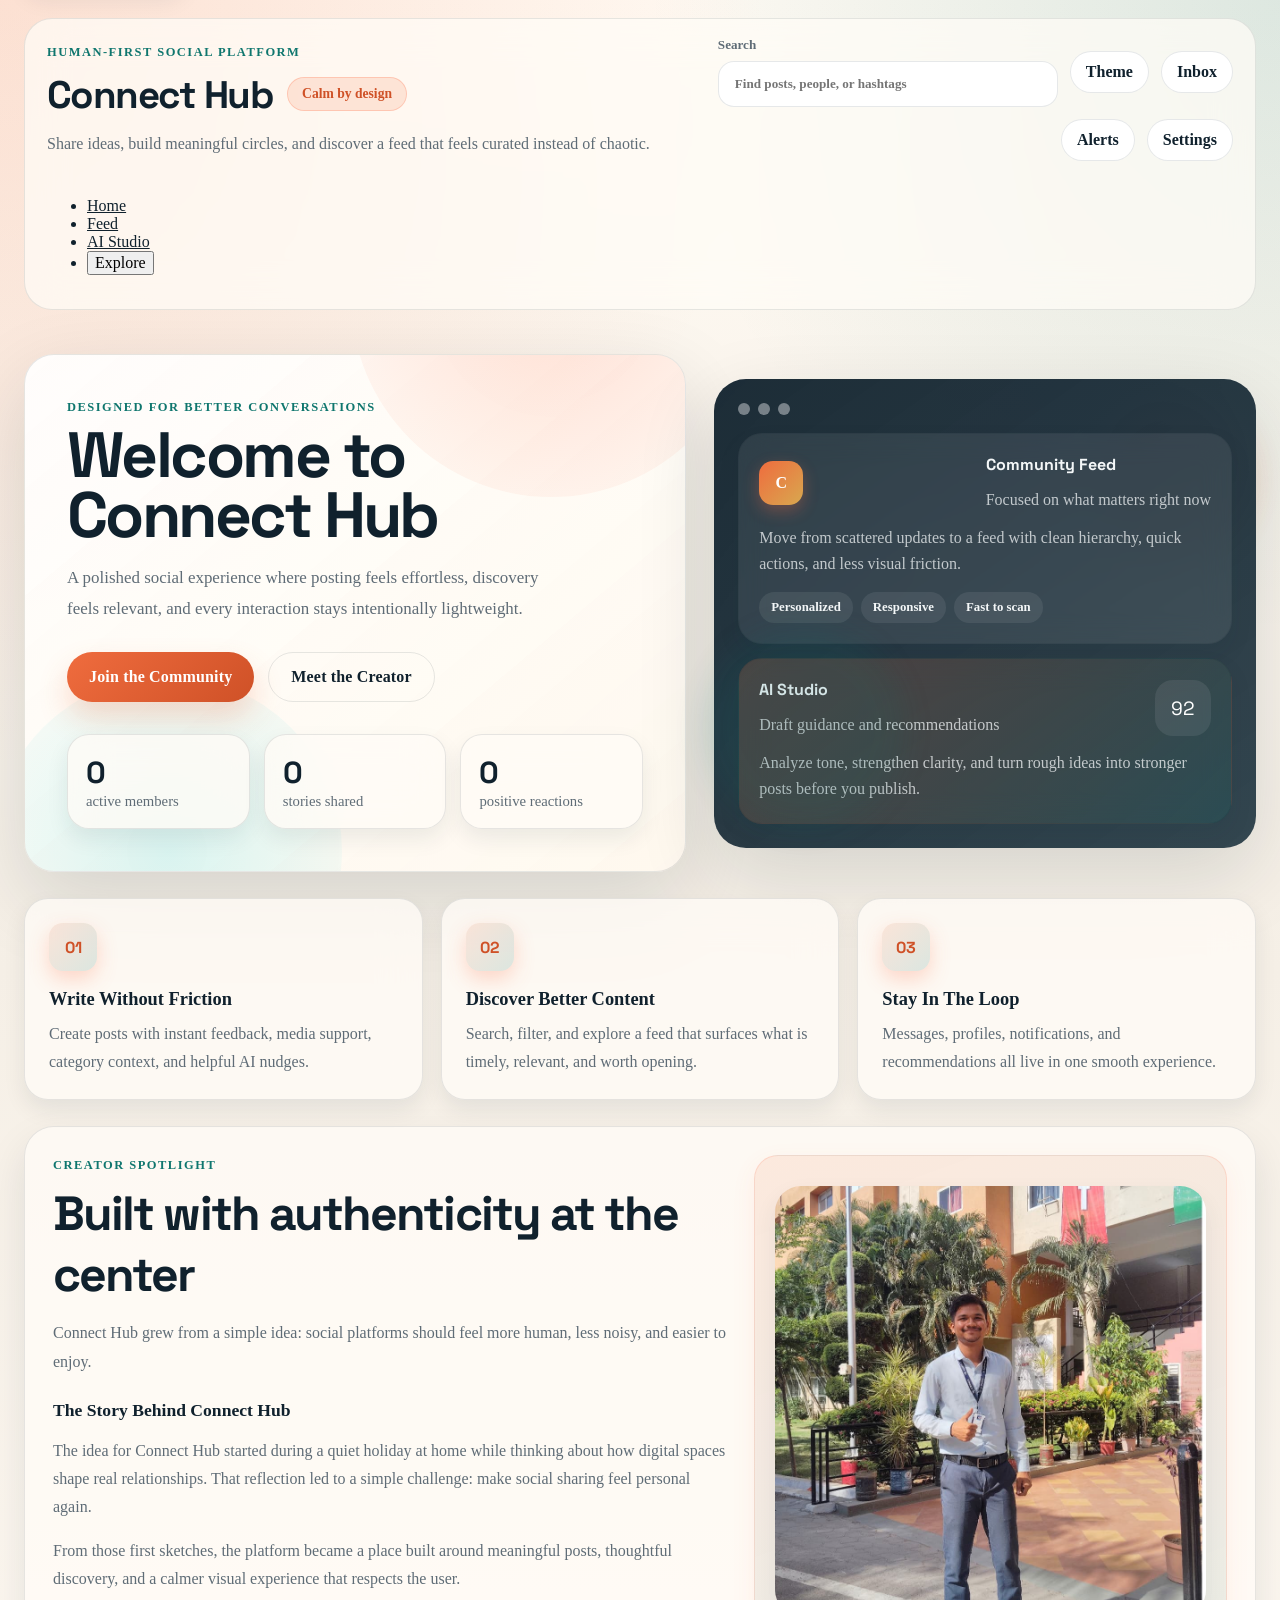
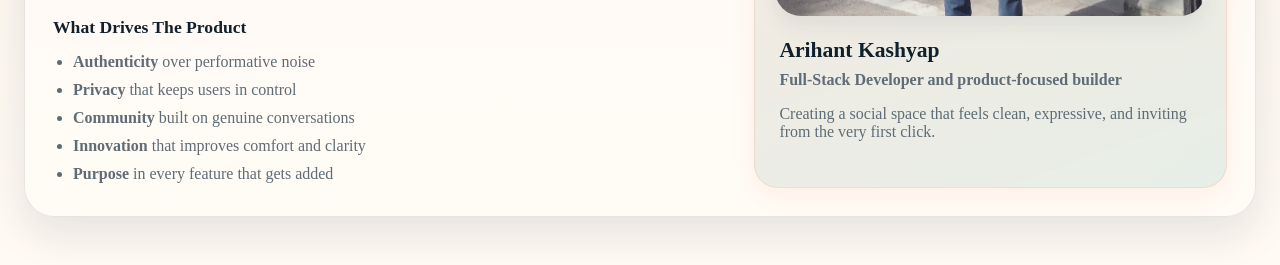
==== static/index.html @ 967587cc "Hello." ====
<!DOCTYPE html>
<html lang="en">
<head>
    <meta charset="UTF-8">
    <meta name="viewport" content="width=device-width, initial-scale=1.0">
    <title>Connect Hub - A Human-First Social Platform</title>
    <link rel="preconnect" href="https://fonts.googleapis.com">
    <link rel="preconnect" href="https://fonts.gstatic.com" crossorigin>
    <link href="https://fonts.googleapis.com/css2?family=Manrope:wght@400;500;600;700;800&family=Space+Grotesk:wght@500;700&display=swap" rel="stylesheet">
    <link rel="stylesheet" href="/static/style.css">
    <link rel="stylesheet" href="/static/style.next.css">
</head>
<body>
    <a class="skip-link" href="#mainContainer">Skip to main content</a>
    <div class="page-noise" aria-hidden="true"></div>

    <header id="mainHeader" class="site-header">
        <div class="header-shell">
            <div class="brand-block">
                <span class="eyebrow">Human-first social platform</span>
                <div class="brand-line">
                    <h1>Connect Hub</h1>
                    <span class="brand-pill">Calm by design</span>
                </div>
                <p>Share ideas, build meaningful circles, and discover a feed that feels curated instead of chaotic.</p>
            </div>

            <div class="header-controls">
                <label class="search-shell" for="searchInput">
                    <span>Search</span>
                    <input type="text" id="searchInput" placeholder="Find posts, people, or hashtags" />
                </label>
                <button id="themeToggle" class="utility-btn" type="button" aria-label="Toggle theme">Theme</button>
                <button id="dmBtn" class="utility-btn" type="button">Inbox <span id="dmBadge" class="notification-badge">0</span></button>
                <button id="notificationsBtn" class="utility-btn" type="button">Alerts <span id="notificationCount" class="notification-badge">0</span></button>
                <button id="settingsBtn" class="utility-btn" type="button">Settings</button>

                <div id="userInfo" class="user-info-header">
                    <span id="currentUser"></span>
                    <button id="profileBtn" class="utility-btn" type="button">Profile</button>
                    <button id="logoutBtn" type="button">Logout</button>
                </div>
            </div>

            <nav class="main-navigation" aria-label="Primary Navigation">
                <ul class="nav-links">
                    <li><a href="#landingPage" class="nav-link active">Home</a></li>
                    <li><a href="#mainContainer" class="nav-link">Feed</a></li>
                    <li><a href="#aiAssistPanel" class="nav-link">AI Studio</a></li>
                    <li><button id="exploreBtn" class="nav-link nav-link-btn">Explore</button></li>
                </ul>
            </nav>
        </div>
    </header>

    <main>
        <section id="landingPage" class="landing-page">
            <div class="hero-section">
                <div class="hero-copy">
                    <span class="section-kicker">Designed for better conversations</span>
                    <h2>Welcome to Connect Hub</h2>
                    <p class="hero-subtitle">A polished social experience where posting feels effortless, discovery feels relevant, and every interaction stays intentionally lightweight.</p>

                    <div class="hero-buttons">
                        <button id="getStartedBtn" class="cta-button" type="button">Join the Community</button>
                        <button id="learnMoreBtn" class="secondary-button" type="button">Meet the Creator</button>
                    </div>

                    <div class="hero-microstats">
                        <div class="hero-chip">
                            <strong id="totalUsers">0</strong>
                            <span>active members</span>
                        </div>
                        <div class="hero-chip">
                            <strong id="totalPosts">0</strong>
                            <span>stories shared</span>
                        </div>
                        <div class="hero-chip">
                            <strong id="totalLikes">0</strong>
                            <span>positive reactions</span>
                        </div>
                    </div>
                </div>

                <div class="hero-preview" aria-hidden="true">
                    <div class="preview-window">
                        <div class="preview-top">
                            <span></span>
                            <span></span>
                            <span></span>
                        </div>

                        <div class="preview-card">
                            <div class="preview-card-header">
                                <div class="preview-avatar">C</div>
                                <div>
                                    <strong>Community Feed</strong>
                                    <p>Focused on what matters right now</p>
                                </div>
                            </div>
                            <p>Move from scattered updates to a feed with clean hierarchy, quick actions, and less visual friction.</p>
                            <div class="preview-tags">
                                <span>Personalized</span>
                                <span>Responsive</span>
                                <span>Fast to scan</span>
                            </div>
                        </div>

                        <div class="preview-card accent">
                            <div class="preview-card-header">
                                <div>
                                    <strong>AI Studio</strong>
                                    <p>Draft guidance and recommendations</p>
                                </div>
                                <span class="preview-score">92</span>
                            </div>
                            <p>Analyze tone, strengthen clarity, and turn rough ideas into stronger posts before you publish.</p>
                        </div>
                    </div>
                </div>
            </div>

            <div class="hero-features">
                <article class="feature">
                    <div class="feature-icon">01</div>
                    <h3>Write Without Friction</h3>
                    <p>Create posts with instant feedback, media support, category context, and helpful AI nudges.</p>
                </article>
                <article class="feature">
                    <div class="feature-icon">02</div>
                    <h3>Discover Better Content</h3>
                    <p>Search, filter, and explore a feed that surfaces what is timely, relevant, and worth opening.</p>
                </article>
                <article class="feature">
                    <div class="feature-icon">03</div>
                    <h3>Stay In The Loop</h3>
                    <p>Messages, profiles, notifications, and recommendations all live in one smooth experience.</p>
                </article>
            </div>

            <section class="about-creator-section">
                <div class="about-container">
                    <div class="about-copy">
                        <span class="section-kicker">Creator spotlight</span>
                        <h2>Built with authenticity at the center</h2>
                        <p class="about-intro">Connect Hub grew from a simple idea: social platforms should feel more human, less noisy, and easier to enjoy.</p>

                        <div class="creator-story">
                            <h3>The Story Behind Connect Hub</h3>
                            <p>The idea for Connect Hub started during a quiet holiday at home while thinking about how digital spaces shape real relationships. That reflection led to a simple challenge: make social sharing feel personal again.</p>
                            <p>From those first sketches, the platform became a place built around meaningful posts, thoughtful discovery, and a calmer visual experience that respects the user.</p>
                        </div>

                        <div class="creator-values">
                            <h3>What Drives The Product</h3>
                            <ul>
                                <li><strong>Authenticity</strong> over performative noise</li>
                                <li><strong>Privacy</strong> that keeps users in control</li>
                                <li><strong>Community</strong> built on genuine conversations</li>
                                <li><strong>Innovation</strong> that improves comfort and clarity</li>
                                <li><strong>Purpose</strong> in every feature that gets added</li>
                            </ul>
                        </div>
                    </div>

                    <div class="creator-panel">
                        <div class="creator-avatar">
                            <img src="/static/Images/MYPHOTO.jpeg.jpeg" alt="Portrait of Arihant Kashyap" />
                        </div>
                        <div class="creator-info">
                            <h3>Arihant Kashyap</h3>
                            <p class="creator-role">Full-Stack Developer and product-focused builder</p>
                            <p>Creating a social space that feels clean, expressive, and inviting from the very first click.</p>
                        </div>
                    </div>
                </div>
            </section>
        </section>

        <section id="explorePage" class="container" style="display: none;">
            <div class="section-card">
                <div class="section-heading">
                    <div>
                        <span class="section-kicker">Community Discovery</span>
                        <h2>Explore</h2>
                    </div>
                </div>
                <div class="explore-controls">
                    <input type="text" id="exploreSearchInput" placeholder="Search media, topics, or creators..." />
                </div>
                <div id="exploreGrid" class="explore-grid"></div>
            </div>
        </section>

        <div class="container" id="mainContainer">
            <div class="workspace-grid">
                <div class="composer-column">
                    <section class="section-card composer-card">
                        <div class="section-heading">
                            <div>
                                <span class="section-kicker">Create</span>
                                <h2>Start a post</h2>
                            </div>
                            <p id="draftStatus" class="section-meta">Draft ready when you are.</p>
                        </div>

                        <form class="post-form" id="postForm">
                            <div class="post-input-area">
                                <textarea id="postContent" rows="4" placeholder="Share an idea, an update, or a question..." maxlength="280" required></textarea>

                                <div id="imagePreview" class="image-preview empty">
                                    <div class="image-preview-copy">
                                        <strong>Media preview</strong>
                                        <p>Add an image to create a richer post.</p>
                                    </div>
                                </div>

                                <div class="post-options">
                                    <button type="button" id="emojiBtn">Emoji</button>
                                    <input type="file" id="imageInput" accept="image/*" title="Upload image" />
                                    <button type="button" id="imageBtn">Image</button>
                                    <label class="category-shell" for="categorySelect">
                                        <span>Category</span>
                                        <select id="categorySelect" name="category" title="Select post category">
                                            <option value="">Pick one</option>
                                            <option value="general">General</option>
                                            <option value="tech">Technology</option>
                                            <option value="lifestyle">Lifestyle</option>
                                            <option value="news">News</option>
                                        </select>
                                    </label>
                                </div>
                            </div>

                            <div class="form-footer">
                                <span id="charCount">0/280</span>
                                <button type="submit">Publish Post</button>
                            </div>
                        </form>
                    </section>

                    <section class="ai-panel" id="aiAssistPanel">
                        <div class="ai-panel-header">
                            <div>
                                <span class="section-kicker">AI assistance</span>
                                <h2>AI Studio</h2>
                                <p>Analyze your draft, generate hashtags, and discover personalized posts.</p>
                            </div>
                            <button type="button" id="analyzeDraftBtn">Analyze Draft</button>
                        </div>

                        <div class="ai-insight-grid">
                            <div class="ai-metric-card">
                                <span class="ai-label">Sentiment</span>
                                <strong id="aiSentiment">Waiting for analysis</strong>
                            </div>
                            <div class="ai-metric-card">
                                <span class="ai-label">Engagement Score</span>
                                <strong id="aiEngagement">0</strong>
                            </div>
                            <div class="ai-metric-card">
                                <span class="ai-label">Best Category</span>
                                <strong id="aiCategory">general</strong>
                            </div>
                        </div>

                        <div class="ai-summary-card">
                            <p id="aiSummary">Write a draft and run analysis to see AI-generated insights here.</p>
                            <p id="aiTip" class="ai-tip">Tips will appear after analysis.</p>
                        </div>

                        <div class="ai-hashtag-row">
                            <div id="aiHashtags" class="ai-hashtags"></div>
                            <button type="button" id="useHashtagsBtn">Add Hashtags</button>
                        </div>

                        <div class="ai-recommendations">
                            <div class="ai-recommendations-header">
                                <h3>Recommended For You</h3>
                                <span id="aiInsightStatus">Sign in to activate personalized recommendations.</span>
                            </div>
                            <div id="recommendedFeed" class="recommended-feed"></div>
                        </div>
                    </section>
                </div>

                <section class="feed-column">
                    <div class="section-card feed-shell">
                        <div class="feed-header-row">
                            <div>
                                <span class="section-kicker">Discover</span>
                                <h2>Your feed</h2>
                            </div>
                            <p id="feedSummary" class="section-meta">Everything new, relevant, and worth your time.</p>
                        </div>

                        <div class="feed-controls">
                            <div class="feed-tabs">
                                <button id="allPostsTab" class="feed-tab active" type="button">All Posts</button>
                                <button id="followingTab" class="feed-tab" type="button">Following</button>
                                <button id="trendingTab" class="feed-tab" type="button">Trending</button>
                            </div>

                            <label class="sort-shell" for="sortSelect">
                                <span>Sort</span>
                                <select id="sortSelect" title="Sort posts by">
                                    <option value="newest">Newest</option>
                                    <option value="oldest">Oldest</option>
                                    <option value="popular">Most Liked</option>
                                </select>
                            </label>
                        </div>

                        <div id="searchSummary" class="search-summary">Use search, tabs, and sorting to shape the feed around what you want to see.</div>
                        <div class="feed" id="feed"></div>
                    </div>
                </section>
            </div>
        </div>
    </main>

    <!-- Authentication Modal -->
    <div id="authModal" class="modal">
        <div class="modal-content auth-modal-panel">
            <span class="close" role="button" tabindex="0" aria-label="Close auth modal">&times;</span>
            <div class="auth-panel-copy">
                <span class="section-kicker">Welcome back</span>
                <h2>Enter a more thoughtful social space</h2>
                <p>Sign in to personalize your feed, connect with others, and use the built-in AI Studio.</p>
            </div>

            <div class="auth-panel-form">
                <div class="auth-tabs">
                    <button id="loginTab" class="tab active" type="button">Login</button>
                    <button id="signupTab" class="tab" type="button">Sign Up</button>
                </div>

                <div id="loginForm" class="auth-form">
                    <h2>Login</h2>
                    <input type="email" id="loginEmail" placeholder="Email" required />
                    <input type="password" id="loginPassword" placeholder="Password" required />
                    <button id="loginBtn" type="button">Login</button>
                    <p id="loginError" class="error"></p>
                </div>

                <div id="signupForm" class="auth-form">
                    <h2>Create Account</h2>
                    <input type="text" id="signupName" placeholder="Full Name" required />
                    <input type="email" id="signupEmail" placeholder="Email" required />
                    <input type="password" id="signupPassword" placeholder="Password" required />
                    <button id="signupBtn" type="button">Create Account</button>
                    <p id="signupError" class="error"></p>
                </div>
            </div>
        </div>
    </div>

    <!-- Profile Modal -->
    <div id="profileModal" class="modal">
        <div class="modal-content profile-panel">
            <span class="close" role="button" tabindex="0" aria-label="Close profile modal">&times;</span>
            <h2>User Profile</h2>
            <div id="profileContent">
                <div class="profile-avatar">
                    <div id="profileAvatar"></div>
                    <button id="changeAvatarBtn" type="button">Change Avatar</button>
                </div>
                <div class="profile-info">
                    <p><strong>Name</strong><span id="profileName"></span></p>
                    <p><strong>Email</strong><span id="profileEmail"></span></p>
                    <p><strong>Posts</strong><span id="profilePosts"></span></p>
                    <p><strong>Likes</strong><span id="profileLikes"></span></p>
                    <p><strong>Joined</strong><span id="profileJoined"></span></p>
                </div>
                <div class="profile-stats">
                    <div class="stat">
                        <span class="stat-number" id="followersCount">0</span>
                        <span class="stat-label">Followers</span>
                    </div>
                    <div class="stat">
                        <span class="stat-number" id="followingCount">0</span>
                        <span class="stat-label">Following</span>
                    </div>
                </div>
                <div id="profileActions" class="profile-actions"></div>
            </div>
        </div>
    </div>

    <!-- Comments Modal -->
    <div id="commentsModal" class="modal">
        <div class="modal-content large">
            <span class="close" role="button" tabindex="0" aria-label="Close comments modal">&times;</span>
            <h2>Comments</h2>
            <div id="commentsList"></div>
            <div class="comment-form">
                <textarea id="commentInput" placeholder="Write a comment..." rows="2"></textarea>
                <button id="addCommentBtn" type="button">Comment</button>
            </div>
        </div>
    </div>

    <!-- Notifications Modal -->
    <div id="notificationsModal" class="modal">
        <div class="modal-content">
            <span class="close" role="button" tabindex="0" aria-label="Close notifications modal">&times;</span>
            <h2>Notifications</h2>
            <div id="notificationsList"></div>
            <button id="clearNotificationsBtn" type="button">Clear All</button>
        </div>
    </div>

    <!-- Settings Modal -->
    <div id="settingsModal" class="modal">
        <div class="modal-content">
            <span class="close" role="button" tabindex="0" aria-label="Close settings modal">&times;</span>
            <h2>Settings</h2>
            <div class="settings-section">
                <h3>Privacy</h3>
                <label for="privateProfile"><input type="checkbox" id="privateProfile"> Private Profile</label>
                <label for="showOnlineStatus"><input type="checkbox" id="showOnlineStatus"> Show Online Status</label>
            </div>
            <div class="settings-section">
                <h3>Notifications</h3>
                <label for="emailNotifications"><input type="checkbox" id="emailNotifications" checked> Email Notifications</label>
                <label for="pushNotifications"><input type="checkbox" id="pushNotifications" checked> Push Notifications</label>
            </div>
            <div class="settings-section">
                <h3>Appearance</h3>
                <label for="themeSelect">Theme
                    <select id="themeSelect">
                        <option value="light">Light</option>
                        <option value="dark">Dark</option>
                        <option value="auto">Auto</option>
                    </select>
                </label>
            </div>
            <button id="saveSettingsBtn" type="button">Save Settings</button>
        </div>
    </div>

    <!-- Direct Messages Modal -->
    <div id="dmModal" class="modal">
        <div class="modal-content large">
            <span class="close" role="button" tabindex="0" aria-label="Close direct messages modal">&times;</span>
            <h2>Direct Messages</h2>
            <div id="dmContainer">
                <div id="conversationsList">
                    <h3>Conversations</h3>
                    <div id="conversations"></div>
                </div>
                <div id="messagesContainer">
                    <div id="messagesHeader">
                        <button id="backToConversations" type="button">Back</button>
                        <span id="chatUserName"></span>
                    </div>
                    <div id="messagesList"></div>
                    <div class="message-form">
                        <input type="text" id="messageInput" placeholder="Type a message..." />
                        <button id="sendMessageBtn" type="button">Send</button>
                    </div>
                </div>
            </div>
        </div>
    </div>

    <!-- Emoji Picker -->
    <div id="emojiPicker" class="emoji-picker">
        <div class="emoji-grid">
            <span>&#128512;</span>
            <span>&#128513;</span>
            <span>&#128515;</span>
            <span>&#128516;</span>
            <span>&#128522;</span>
            <span>&#128526;</span>
            <span>&#128525;</span>
            <span>&#129321;</span>
            <span>&#128536;</span>
            <span>&#128578;</span>
            <span>&#128064;</span>
            <span>&#128170;</span>
            <span>&#128293;</span>
            <span>&#127881;</span>
            <span>&#128640;</span>
            <span>&#128293;</span>
            <span>&#128161;</span>
            <span>&#10024;</span>
            <span>&#128175;</span>
            <span>&#129309;</span>
            <span>&#128588;</span>
            <span>&#128077;</span>
            <span>&#128079;</span>
            <span>&#128171;</span>
        </div>
    </div>

    <!-- Toast Notifications -->
    <div id="toastStack" class="toast-stack" aria-live="polite" aria-atomic="true"></div>

    <script src="/static/abc.js"></script>
</body>
</html>
---- static/style.css ----
:root {
    --bg: #f5efe6;
    --bg-strong: #fffaf3;
    --surface: rgba(255, 252, 247, 0.78);
    --surface-strong: #ffffff;
    --surface-muted: rgba(245, 239, 230, 0.92);
    --border: rgba(16, 33, 45, 0.1);
    --border-strong: rgba(16, 33, 45, 0.16);
    --text: #10212d;
    --muted: #5f6c76;
    --accent: #ff6b45;
    --accent-deep: #e63d1b;
    --accent-soft: rgba(255, 107, 69, 0.16);
    --teal: #00c7d4;
    --teal-soft: rgba(0, 199, 212, 0.16);
    --purple: #9b59b6;
    --purple-soft: rgba(155, 89, 182, 0.14);
    --pink: #ff1493;
    --cyan: #00d9ff;
    --gold: #ffc300;
    --green: #2ecc71;
    --danger: #ff4757;
    --shadow-lg: 0 28px 80px rgba(16, 33, 45, 0.2);
    --shadow-md: 0 18px 40px rgba(16, 33, 45, 0.15);
    --shadow-sm: 0 10px 22px rgba(16, 33, 45, 0.1);
    --shadow-glow: 0 0 20px rgba(255, 107, 69, 0.3);
    --shadow-glow-teal: 0 0 20px rgba(0, 199, 212, 0.25);
    --radius-xl: 30px;
    --radius-lg: 22px;
    --radius-md: 16px;
    --radius-sm: 12px;
    --motion-spring: cubic-bezier(0.22, 1, 0.36, 1);
    --motion-soft: cubic-bezier(0.16, 1, 0.3, 1);
}

body.dark {
    --bg: #08131a;
    --bg-strong: #0d1d26;
    --surface: rgba(14, 27, 36, 0.78);
    --surface-strong: #12232d;
    --surface-muted: rgba(17, 32, 42, 0.92);
    --border: rgba(255, 255, 255, 0.08);
    --border-strong: rgba(255, 255, 255, 0.14);
    --text: #edf4f6;
    --muted: #9fb2bb;
    --accent: #ff8549;
    --accent-deep: #ff6b34;
    --accent-soft: rgba(255, 133, 73, 0.2);
    --teal: #00e5ff;
    --teal-soft: rgba(0, 229, 255, 0.18);
    --purple: #cb63ff;
    --purple-soft: rgba(203, 99, 255, 0.18);
    --pink: #ff4081;
    --cyan: #00d9ff;
    --gold: #ffc300;
    --green: #2ecc71;
    --shadow-lg: 0 28px 80px rgba(0, 0, 0, 0.5);
    --shadow-md: 0 18px 40px rgba(0, 0, 0, 0.35);
    --shadow-sm: 0 10px 22px rgba(0, 0, 0, 0.28);
}

#dmBadge,
#imageInput,
#mainContainer,
#signupForm,
#messagesContainer,
#emojiPicker,
#userInfo {
    display: none;
}

* {
    box-sizing: border-box;
}

html {
    scroll-behavior: smooth;
}

body {
    margin: 0;
    min-height: 100vh;
    overflow-x: hidden;
    font-family: "Manrope", "Segoe UI", sans-serif;
    background:
        radial-gradient(circle at top left, rgba(239, 108, 62, 0.18), transparent 34%),
        radial-gradient(circle at top right, rgba(15, 118, 110, 0.14), transparent 28%),
        linear-gradient(180deg, var(--bg-strong) 0%, var(--bg) 52%, var(--bg-strong) 100%);
    color: var(--text);
    transition: background 0.35s ease, color 0.35s ease;
}

@keyframes float-preview {
    0%, 100% {
        transform: translate3d(0, 0, 0);
    }

    50% {
        transform: translate3d(0, -10px, 0);
    }
}

@keyframes pulse-glow {
    0%, 100% {
        opacity: 0.72;
        transform: scale(1);
    }

    50% {
        opacity: 1;
        transform: scale(1.04);
    }
}

@keyframes shimmer {
    0% {
        background-position: -1000px 0;
    }
    100% {
        background-position: 1000px 0;
    }
}

@keyframes gradient-shift {
    0% {
        background-position: 0% 50%;
    }
    50% {
        background-position: 100% 50%;
    }
    100% {
        background-position: 0% 50%;
    }
}

@keyframes float {
    0%, 100% {
        transform: translateY(0px);
    }
    50% {
        transform: translateY(-20px);
    }
}

@keyframes glow-pulse {
    0%, 100% {
        box-shadow: var(--shadow-glow), var(--shadow-sm);
    }
    50% {
        box-shadow: var(--shadow-glow), 0 20px 40px rgba(255, 107, 69, 0.25);
    }
}

@keyframes modal-fade {
    from {
        opacity: 0;
    }

    to {
        opacity: 1;
    }
}

@keyframes modal-rise {
    from {
        opacity: 0;
        transform: translateY(24px) scale(0.98);
    }

    to {
        opacity: 1;
        transform: translateY(0) scale(1);
    }
}

.reveal-on-scroll {
    opacity: 0;
    transform: translateY(32px) scale(0.985);
    filter: blur(12px);
    transition:
        opacity 0.8s var(--motion-spring) var(--reveal-delay, 0ms),
        transform 0.8s var(--motion-spring) var(--reveal-delay, 0ms),
        filter 0.8s ease var(--reveal-delay, 0ms);
}

.reveal-on-scroll.is-visible {
    opacity: 1;
    transform: translateY(0) scale(1);
    filter: blur(0);
}

body,
button,
input,
select,
textarea {
    font: inherit;
}

img {
    display: block;
    max-width: 100%;
}

button,
input,
select,
textarea {
    outline: none;
}

a {
    color: inherit;
}

.skip-link {
    position: absolute;
    left: 24px;
    top: -48px;
    z-index: 30;
    padding: 10px 14px;
    border-radius: 999px;
    background: var(--surface-strong);
    color: var(--text);
    text-decoration: none;
    box-shadow: var(--shadow-sm);
}

.skip-link:focus {
    top: 20px;
}

.page-noise {
    position: fixed;
    inset: 0;
    background-image:
        linear-gradient(rgba(255, 255, 255, 0.03) 1px, transparent 1px),
        linear-gradient(90deg, rgba(255, 255, 255, 0.03) 1px, transparent 1px);
    background-size: 32px 32px;
    opacity: 0.18;
    pointer-events: none;
    z-index: -1;
}

.site-header {
    position: sticky;
    top: 0;
    z-index: 20;
    padding: 18px 24px 0;
}

.site-header.scrolled .header-shell {
    background: rgba(255, 252, 247, 0.88);
    box-shadow: var(--shadow-sm);
}

body.dark .site-header.scrolled .header-shell {
    background: rgba(14, 27, 36, 0.88);
}

.header-shell {
    max-width: 1240px;
    margin: 0 auto;
    display: grid;
    grid-template-columns: minmax(280px, 1.2fr) minmax(360px, 1fr);
    gap: 20px;
    align-items: center;
    padding: 18px 22px;
    border: 1px solid var(--border);
    border-radius: 28px;
    background: rgba(255, 252, 247, 0.72);
    -webkit-backdrop-filter: blur(20px);
    backdrop-filter: blur(20px);
    transition: background 0.35s ease, box-shadow 0.35s ease;
}

body.dark .header-shell {
    background: rgba(14, 27, 36, 0.72);

}

.brand-block h1,
.hero-copy h2,
.section-heading h2,
.ai-panel-header h2,
.feed-header-row h2,
.about-copy h2,
.auth-panel-copy h2 {
    margin: 0;
    font-family: "Space Grotesk", "Segoe UI", sans-serif;
    letter-spacing: -0.04em;
}

.brand-block p,
.hero-subtitle,
.section-meta,
.ai-panel-header p,
.preview-card p,
.about-intro,
.creator-info p,
.recommended-card p {
    color: var(--muted);
}

.eyebrow,
.section-kicker {
    display: inline-flex;
    align-items: center;
    gap: 8px;
    margin-bottom: 10px;
    color: var(--teal);
    font-size: 0.78rem;
    font-weight: 800;
    letter-spacing: 0.12em;
    text-transform: uppercase;
}

.brand-line {
    display: flex;
    align-items: center;
    gap: 14px;
    flex-wrap: wrap;
}

.brand-block h1 {
    font-size: clamp(2rem, 3vw, 2.8rem);
}

.brand-block p {
    margin: 12px 0 0;
    max-width: 680px;
    line-height: 1.6;
}

.brand-pill {
    padding: 8px 14px;
    border-radius: 999px;
    background: linear-gradient(135deg, rgba(255, 107, 69, 0.15), rgba(255, 133, 73, 0.12));
    color: #ff6b45;
    font-size: 0.85rem;
    font-weight: 700;
    border: 1px solid rgba(255, 107, 69, 0.25);
}

.header-controls {
    display: flex;
    align-items: center;
    justify-content: flex-end;
    gap: 12px;
    flex-wrap: wrap;
}

.search-shell,
.category-shell,
.sort-shell {
    display: flex;
    flex-direction: column;
    gap: 8px;
    font-size: 0.82rem;
    font-weight: 700;
    color: var(--muted);
}

.search-shell {
    min-width: min(340px, 100%);
}

#searchInput,
#postContent,
.auth-form input,
#commentInput,
#messageInput,
#themeSelect,
#categorySelect,
#sortSelect {
    width: 100%;
    border: 1px solid var(--border);
    border-radius: 16px;
    background: var(--surface-strong);
    color: var(--text);
    transition: border-color 0.2s ease, box-shadow 0.2s ease, transform 0.2s ease;
}

#searchInput,
.auth-form input,
#messageInput,
#themeSelect,
#categorySelect,
#sortSelect {
    padding: 14px 16px;
}

#searchInput:focus,
#postContent:focus,
.auth-form input:focus,
#commentInput:focus,
#messageInput:focus,
#themeSelect:focus,
#categorySelect:focus,
#sortSelect:focus {
    border-color: rgba(255, 107, 69, 0.6);
    box-shadow: 0 0 0 4px rgba(255, 107, 69, 0.15);
}

.utility-btn,
#logoutBtn,
.post-form button,
.feed-tab,
.tab,
#saveSettingsBtn,
#clearNotificationsBtn,
#sendMessageBtn,
#addCommentBtn,
.profile-actions button,
.follow-btn,
.message-form button,
#changeAvatarBtn {
    border: none;
    border-radius: 999px;
    cursor: pointer;
    transition: transform 0.2s ease, box-shadow 0.2s ease, background 0.2s ease, color 0.2s ease;
}

.utility-btn,
#logoutBtn {
    position: relative;
    padding: 12px 16px;
    background: linear-gradient(135deg, rgba(255, 245, 240, 0.94), rgba(255, 240, 235, 0.92));
    color: var(--text);
    box-shadow: inset 0 0 0 1.5px var(--border);
    white-space: nowrap;
    border-radius: 999px;
    transition: all 0.3s ease;
    font-weight: 600;
}

.utility-btn:hover,
#logoutBtn:hover {
    background: linear-gradient(135deg, rgba(255, 235, 220, 0.97), rgba(255, 230, 210, 0.96));
    box-shadow: inset 0 0 0 1.5px var(--accent-soft), 0 10px 20px rgba(255, 107, 69, 0.12);
    color: #ff6b45;
    transform: translateY(-2px);
}

.post-form button:hover,
.cta-button:hover,
.secondary-button:hover,
.feed-tab:hover,
.tab:hover,
#saveSettingsBtn:hover,
#clearNotificationsBtn:hover,
#sendMessageBtn:hover,
#addCommentBtn:hover,
.profile-actions button:hover,
.follow-btn:hover,
.message-form button:hover,
#changeAvatarBtn:hover {
    transform: translateY(-2px);
}

.notification-badge {
    position: absolute;
    top: -6px;
    right: -6px;
    min-width: 22px;
    padding: 2px 6px;
    border-radius: 999px;
    background: linear-gradient(135deg, #ff4757, #ff6b7a);
    color: #fff;
    font-size: 0.72rem;
    font-weight: 800;
    text-align: center;
    display: none;
    box-shadow: 0 4px 12px rgba(255, 71, 87, 0.35);
}

.user-info-header {
    display: flex;
    align-items: center;
    gap: 10px;
    padding: 8px 8px 8px 14px;
    border-radius: 999px;
    background: var(--surface);
    border: 1px solid var(--border);
}

.user-info-header span {
    font-weight: 800;
}

main {
    padding: 18px 24px 48px;
}

.landing-page,
.container {
    max-width: 1240px;
    margin: 0 auto;
}

.landing-page {
    padding-top: 26px;
}

.hero-section {
    display: grid;
    grid-template-columns: minmax(320px, 1.1fr) minmax(300px, 0.9fr);
    gap: 28px;
    align-items: center;
}

.hero-copy {
    padding: 42px;
    border-radius: var(--radius-xl);
    border: 2px solid var(--border);
    background: linear-gradient(135deg, rgba(255, 250, 243, 0.85), rgba(255, 245, 235, 0.92));
    box-shadow: 0 20px 60px rgba(255, 107, 69, 0.08);
    position: relative;
    overflow: hidden;
}

.hero-copy::before {
    content: "";
    position: absolute;
    top: -50%;
    right: -10%;
    width: 400px;
    height: 400px;
    background: radial-gradient(circle, rgba(255, 107, 69, 0.2), transparent);
    border-radius: 50%;
    animation: float 6s ease-in-out infinite;
    pointer-events: none;
}

.hero-copy::after {
    content: "";
    position: absolute;
    bottom: -30%;
    left: -5%;
    width: 350px;
    height: 350px;
    background: radial-gradient(circle, rgba(0, 199, 212, 0.15), transparent);
    border-radius: 50%;
    animation: float 8s ease-in-out infinite reverse;
    pointer-events: none;
}

.hero-copy > * {
    position: relative;
    z-index: 1;
}

body.dark .hero-copy {
    background: linear-gradient(135deg, rgba(19, 34, 44, 0.92), rgba(14, 25, 33, 0.88));
    box-shadow: 0 20px 60px rgba(255, 107, 69, 0.12);
}

.hero-copy h2 {
    font-size: clamp(2.5rem, 5vw, 4.8rem);
    line-height: 0.94;
    max-width: 10ch;
}

.hero-subtitle {
    margin: 18px 0 0;
    font-size: 1.06rem;
    line-height: 1.8;
    max-width: 56ch;
}

.hero-buttons {
    display: flex;
    gap: 14px;
    margin-top: 28px;
    flex-wrap: wrap;
}

.cta-button,
.secondary-button {
    padding: 15px 22px;
    border-radius: 999px;
    font-weight: 800;
    letter-spacing: 0.01em;
    cursor: pointer;
}

.cta-button {
    border: none;
    background: linear-gradient(135deg, #ff6b45, #ff8549, #ff5733);
    background-size: 300% 300%;
    color: #fff;
    box-shadow: 0 16px 30px rgba(255, 107, 69, 0.35);
    transition: all 0.3s ease;
}

.cta-button:hover {
    animation: gradient-shift 3s ease infinite;
    box-shadow: 0 20px 50px rgba(255, 107, 69, 0.45);
    transform: translateY(-3px);
}

.secondary-button {
    border: 2px solid var(--border-strong);
    background: transparent;
    color: var(--text);
    transition: all 0.3s ease;
}

.secondary-button:hover {
    border-color: var(--accent);
    background: var(--accent-soft);
    color: var(--accent-deep);
    box-shadow: 0 10px 25px rgba(255, 107, 69, 0.15);
}

.hero-microstats {
    display: grid;
    grid-template-columns: repeat(3, minmax(0, 1fr));
    gap: 14px;
    margin-top: 32px;
}

.hero-chip,
.feature,
.preview-card,
.section-card,
.ai-panel,
.modal-content,
.comment,
.notification,
.conversation,
.recommended-card,
.empty-state,
.image-preview {
    border: 1px solid var(--border);
    background: var(--surface);
    -webkit-backdrop-filter: contrast(25px);
     backdrop-filter: blur(20px);
    transition:
        transform 0.4s var(--motion-spring),
        box-shadow 0.4s var(--motion-spring),
        border-color 0.3s ease,
        background 0.35s ease;
}

.hero-chip {
    padding: 18px;
    border-radius: 22px;
}

.hero-chip strong {
    display: block;
    font-family: "Space Grotesk", "Segoe UI", sans-serif;
    font-size: 1.9rem;
}

.hero-chip span {
    color: var(--muted);
    font-size: 0.92rem;
}

.hero-preview {
    position: relative;
}

.hero-preview::before,
.hero-preview::after {
    content: "";
    position: absolute;
    border-radius: 999px;
    filter: blur(16px);
    opacity: 0.76;
    animation: pulse-glow 7s ease-in-out infinite;
}

.hero-preview::before {
    width: 160px;
    height: 160px;
    right: 0;
    top: 20px;
    background: rgba(239, 108, 62, 0.22);
}

.hero-preview::after {
    width: 200px;
    height: 200px;
    left: -10px;
    bottom: 20px;
    background: rgba(15, 118, 110, 0.18);
}

.preview-window {
    position: relative;
    padding: 24px;
    border-radius: 32px;
    background: linear-gradient(145deg, rgba(16, 33, 45, 0.95), rgba(24, 46, 58, 0.88));
    box-shadow: var(--shadow-lg);
    overflow: hidden;
    animation: float-preview 9s ease-in-out infinite;
    transform-origin: center;
}

.preview-top {
    display: flex;
    gap: 8px;
    margin-bottom: 18px;
}

.preview-top span {
    width: 12px;
    height: 12px;
    border-radius: 50%;
    background: rgba(255, 255, 255, 0.4);
}

.preview-card {
    padding: 20px;
    border-radius: 24px;
    background: #ffffff14;
    color: #f4f7f8;
    -webkit-backdrop-filter: blur(14px);
     backdrop-filter: blur(14px);
}

.preview-card + .preview-card {
    margin-top: 14px;
}

.hero-chip:hover,
.feature:hover,
.section-card:hover,
.ai-panel:hover,
.recommended-card:hover,
.empty-state:hover,
.image-preview:hover {
    transform: translateY(-6px);
    box-shadow: var(--shadow-md);
}

.preview-card-header {
    display: flex;
    justify-content: space-between;
    gap: 14px;
    align-items: center;
}

.preview-card strong,
.preview-score {
    font-family: "Space Grotesk", "Segoe UI", sans-serif;
}

.preview-card p {
    margin: 12px 0 0;
    color: rgba(244, 247, 248, 0.74);
    line-height: 1.65;
}

.preview-avatar {
    width: 44px;
    height: 44px;
    border-radius: 14px;
    display: grid;
    place-items: center;
    background: linear-gradient(135deg, #ff6b45, #ffc300);
    color: #fff;
    font-weight: 800;
    box-shadow: 0 6px 16px rgba(255, 107, 69, 0.3);
}

.preview-tags {
    display: flex;
    gap: 8px;
    flex-wrap: wrap;
    margin-top: 14px;
}

.preview-tags span,
.recommended-reason,
.ai-chip,
.category-tag {
    padding: 8px 12px;
    border-radius: 999px;
    font-size: 0.8rem;
    font-weight: 700;
}

.preview-tags span {
    background: rgba(255, 255, 255, 0.08);
}

.preview-card.accent {
    background: linear-gradient(135deg, rgba(239, 108, 62, 0.22), rgba(15, 118, 110, 0.16));
}

.preview-score {
    display: inline-flex;
    align-items: center;
    justify-content: center;
    min-width: 56px;
    height: 56px;
    border-radius: 18px;
    background: rgba(255, 255, 255, 0.08);
    color: #fff;
    font-size: 1.2rem;
}

.hero-features {
    display: grid;
    grid-template-columns: repeat(3, minmax(0, 1fr));
    gap: 18px;
    margin: 26px 0 0;
}

.feature {
    padding: 24px;
    border-radius: 24px;
    box-shadow: var(--shadow-sm);
    background: linear-gradient(135deg, rgba(255, 250, 240, 0.95), rgba(255, 245, 235, 0.92));
    border: 1px solid var(--border);
    transition: all 0.35s ease;
    position: relative;
    overflow: hidden;
}

.feature::before {
    content: "";
    position: absolute;
    top: -50%;
    right: -50%;
    width: 200px;
    height: 200px;
    background: radial-gradient(circle, rgba(255, 107, 69, 0.1), transparent);
    border-radius: 50%;
    transition: all 0.5s ease;
}

.feature:hover {
    transform: translateY(-8px);
    box-shadow: 0 20px 50px rgba(255, 107, 69, 0.2);
    border-color: var(--accent-soft);
    background: linear-gradient(135deg, rgba(255, 240, 225, 0.97), rgba(255, 235, 215, 0.95));
}

.feature:hover::before {
    top: -20%;
    right: -20%;
    background: radial-gradient(circle, rgba(255, 107, 69, 0.2), transparent);
}

body.dark .feature {
    background: linear-gradient(135deg, rgba(20, 35, 45, 0.85), rgba(15, 27, 35, 0.82));
}

.feature-icon {
    width: 48px;
    height: 48px;
    display: grid;
    place-items: center;
    border-radius: 14px;
    background: linear-gradient(135deg, #ff6b45, #ff8549);
    color: #fff;
    font-family: "Space Grotesk", "Segoe UI", sans-serif;
    font-weight: 700;
    box-shadow: 0 8px 20px rgba(255, 107, 69, 0.25);
}

.feature h3 {
    margin: 18px 0 10px;
    font-size: 1.15rem;
}

.feature p {
    margin: 0;
    color: var(--muted);
    line-height: 1.7;
}

.about-creator-section {
    margin-top: 26px;
}

.about-container {
    display: grid;
    grid-template-columns: minmax(320px, 1.15fr) minmax(240px, 0.8fr);
    gap: 22px;
    padding: 28px;
    border-radius: var(--radius-xl);
    border: 1px solid var(--border);
    background: var(--surface);
    box-shadow: var(--shadow-md);
}

.about-copy h2 {
    font-size: clamp(2rem, 4vw, 3rem);
}

.about-intro {
    margin: 14px 0 0;
    line-height: 1.8;
}

.creator-story,
.creator-values {
    margin-top: 24px;
}

.creator-story h3,
.creator-values h3 {
    margin: 0 0 10px;
    font-size: 1.1rem;
}

.creator-story p,
.creator-values li {
    color: var(--muted);
    line-height: 1.75;
}

.creator-values ul {
    margin: 0;
    padding-left: 20px;
}

.creator-panel {
    display: flex;
    flex-direction: column;
    justify-content: center;
    gap: 16px;
    padding: 20px;
    border-radius: 24px;
    background: linear-gradient(160deg, rgba(255, 107, 69, 0.12), rgba(0, 199, 212, 0.1));
    border: 1px solid rgba(255, 107, 69, 0.15);
    box-shadow: 0 8px 24px rgba(255, 107, 69, 0.08);
}

.creator-avatar {
    overflow: hidden;
    border-radius: 26px;
    box-shadow: var(--shadow-sm);
}

.creator-avatar img {
    width: 100%;
    aspect-ratio: 1 / 1;
    object-fit: cover;
}

.creator-info {
    padding: 6px 4px 0;
}

.creator-info h3 {
    margin: 0;
    font-size: 1.35rem;
}

.creator-role {
    margin: 8px 0;
    color: var(--accent-deep);
    font-weight: 700;
}

.container {
    margin-top: 24px;
}

.workspace-grid {
    display: grid;
    grid-template-columns: minmax(320px, 390px) minmax(0, 1fr);
    gap: 22px;
    align-items: start;
}

.composer-column {
    display: grid;
    gap: 22px;
}

.section-card,
.ai-panel {
    padding: 24px;
    border-radius: var(--radius-lg);
    box-shadow: var(--shadow-md);
    background: linear-gradient(135deg, rgba(255, 250, 245, 0.95), rgba(255, 248, 242, 0.92));
    border: 1px solid var(--border);
    transition: all 0.35s ease;
}

.section-card:hover,
.ai-panel:hover {
    box-shadow: 0 20px 50px rgba(255, 107, 69, 0.15);
    border-color: var(--accent-soft);
}

body.dark .section-card,
body.dark .ai-panel {
    background: linear-gradient(135deg, rgba(18, 35, 46, 0.88), rgba(14, 27, 36, 0.85));
}

.section-heading,
.ai-panel-header,
.feed-header-row {
    display: flex;
    align-items: flex-start;
    justify-content: space-between;
    gap: 18px;
}

.section-heading h2,
.ai-panel-header h2,
.feed-header-row h2 {
    font-size: 1.8rem;
}

.section-meta,
.ai-panel-header p,
.search-summary {
    margin: 8px 0 0;
    line-height: 1.6;
}

.post-form {
    display: grid;
    gap: 18px;
    margin-top: 20px;
}

#postContent,
#commentInput {
    min-height: 140px;
    padding: 18px 18px 16px;
    resize: vertical;
    line-height: 1.75;
}

.post-input-area {
    display: grid;
    gap: 14px;
}

.image-preview {
    min-height: 120px;
    padding: 16px;
    border-radius: 20px;
    box-shadow: inset 0 0 0 1px rgba(16, 33, 45, 0.02);
}

.image-preview.empty {
    display: flex;
    align-items: center;
}

.image-preview-copy p {
    margin: 6px 0 0;
    color: var(--muted);
}

.image-preview img {
    width: 100%;
    border-radius: 18px;
    max-height: 260px;
    object-fit: cover;
}

.image-preview-top {
    display: flex;
    justify-content: space-between;
    align-items: center;
    gap: 12px;
    margin-bottom: 14px;
}

.remove-image {
    padding: 10px 14px;
    border: none;
    border-radius: 999px;
    background: rgba(217, 79, 79, 0.12);
    color: var(--danger);
    cursor: pointer;
}

.post-options {
    display: flex;
    align-items: end;
    gap: 12px;
    flex-wrap: wrap;
}

#emojiBtn,
#imageBtn,
#analyzeDraftBtn,
#useHashtagsBtn,
.post-form button,
#saveSettingsBtn,
#clearNotificationsBtn,
#sendMessageBtn,
#addCommentBtn,
.profile-actions button,
.follow-btn,
#changeAvatarBtn {
    padding: 13px 18px;
    background: linear-gradient(135deg, rgba(255, 248, 243, 0.95), rgba(255, 245, 238, 0.92));
    color: var(--text);
    box-shadow: inset 0 0 0 1.5px var(--border);
    border-radius: 999px;
    transition: all 0.3s ease;
    cursor: pointer;
    border: none;
}

#emojiBtn:hover,
#imageBtn:hover,
#useHashtagsBtn:hover {
    background: linear-gradient(135deg, rgba(255, 235, 220, 0.98), rgba(255, 230, 210, 0.96));
    box-shadow: inset 0 0 0 1.5px var(--accent-soft), 0 10px 20px rgba(255, 107, 69, 0.12);
}

.post-form button[type="submit"],
#analyzeDraftBtn,
#saveSettingsBtn,
#sendMessageBtn,
#addCommentBtn,
.profile-actions button:first-child {
    background: linear-gradient(135deg, #ff6b45, #ff8549, #ff5733);
    background-size: 250% 250%;
    color: #fff;
    box-shadow: 0 14px 30px rgba(255, 107, 69, 0.3);
    text-shadow: 0 2px 4px rgba(0, 0, 0, 0.1);
    font-weight: 700;
    transition: all 0.3s ease;
}

.post-form button[type="submit"]:hover,
#analyzeDraftBtn:hover,
#saveSettingsBtn:hover,
#sendMessageBtn:hover,
#addCommentBtn:hover,
.profile-actions button:first-child:hover {
    animation: gradient-shift 3s ease infinite;
    box-shadow: 0 18px 40px rgba(255, 107, 69, 0.4);
    transform: translateY(-2px);
}

.form-footer {
    display: flex;
    align-items: center;
    justify-content: space-between;
    gap: 12px;
}

#charCount {
    color: var(--muted);
    font-weight: 800;
}

.ai-insight-grid {
    display: grid;
    grid-template-columns: repeat(auto-fit, minmax(130px, 1fr));
    gap: 12px;
    margin-top: 20px;
}

.ai-metric-card,
.recommended-card {
    padding: 18px;
    border-radius: 18px;
    background: linear-gradient(135deg, rgba(255, 245, 240, 0.92), rgba(255, 240, 235, 0.89));
    border: 1px solid var(--border);
    transition: all 0.3s ease;
}

.ai-metric-card:hover,
.recommended-card:hover {
    box-shadow: 0 12px 30px rgba(255, 107, 69, 0.12);
    transform: translateY(-3px);
    border-color: var(--accent-soft);
}

.ai-summary-card,
.ai-recommendations,
.ai-rewrite-card {
    margin-top: 18px;
    padding: 18px;
    border-radius: 20px;
    background: linear-gradient(135deg, rgba(255, 245, 240, 0.92), rgba(255, 240, 235, 0.89));
    border: 1px solid var(--border);
    transition: all 0.3s ease;
}

.ai-summary-card p {
    margin: 0;
}

.ai-tip {
    margin-top: 10px !important;
    color: var(--muted);
}

.ai-coach-grid {
    display: grid;
    grid-template-columns: repeat(auto-fit, minmax(220px, 1fr));
    gap: 14px;
    margin-top: 18px;
}

.ai-coach-card {
    padding: 16px;
    border-radius: 18px;
    background: linear-gradient(135deg, rgba(255, 245, 240, 0.92), rgba(255, 240, 235, 0.89));
    border: 1px solid var(--border);
    transition: all 0.3s ease;
}

.ai-coach-card:hover {
    box-shadow: 0 10px 25px rgba(255, 107, 69, 0.1);
    transform: translateY(-2px);
}

.ai-coach-card h3,
.ai-rewrite-header h3 {
    margin: 0 0 12px;
    font-size: 0.98rem;
}

.ai-list {
    margin: 0;
    padding-left: 18px;
    display: grid;
    gap: 10px;
    color: var(--muted);
}

.ai-list li {
    line-height: 1.55;
}

.ai-rewrite-header {
    display: flex;
    align-items: center;
    justify-content: space-between;
    gap: 12px;
    margin-bottom: 12px;
}

.ai-rewrite-card p {
    margin: 0;
    line-height: 1.7;
    color: var(--muted);
}

#applyRewriteBtn {
    padding: 10px 14px;
    border: none;
    border-radius: 999px;
    background: linear-gradient(135deg, #ff6b45, #ff8549);
    color: #fff;
    box-shadow: 0 12px 24px rgba(255, 107, 69, 0.28);
    transition: all 0.3s ease;
}

#applyRewriteBtn:hover {
    box-shadow: 0 16px 32px rgba(255, 107, 69, 0.35);
    transform: translateY(-2px);
}

#applyRewriteBtn:disabled {
    cursor: not-allowed;
    opacity: 0.55;
    box-shadow: none;
}

.ai-hashtag-row {
    display: flex;
    align-items: center;
    justify-content: space-between;
    gap: 12px;
    flex-wrap: wrap;
    margin-top: 16px;
}

.ai-hashtags,
.recommended-reasons {
    display: flex;
    flex-wrap: wrap;
    gap: 8px;
}

.ai-chip {
    background: linear-gradient(135deg, rgba(255, 107, 69, 0.15), rgba(255, 133, 73, 0.12));
    color: #ff6b45;
    padding: 8px 12px;
    border-radius: 999px;
    font-size: 0.8rem;
    font-weight: 700;
    border: 1px solid rgba(255, 107, 69, 0.2);
}

.ai-recommendations-header {
    display: flex;
    justify-content: space-between;
    gap: 14px;
    align-items: start;
}

.ai-recommendations-header h3 {
    margin: 0;
}

.ai-recommendations-header span {
    color: var(--muted);
    font-size: 0.92rem;
    max-width: 28ch;
    text-align: right;
}

.recommended-feed {
    display: grid;
    gap: 12px;
    margin-top: 14px;
}

.recommended-meta {
    display: flex;
    justify-content: space-between;
    gap: 12px;
    align-items: center;
}

.recommended-meta span {
    color: var(--accent-deep);
    font-size: 0.84rem;
    font-weight: 800;
}

.recommended-card p {
    margin: 12px 0;
    line-height: 1.7;
}

.recommended-reason {
    background: linear-gradient(135deg, rgba(0, 199, 212, 0.15), rgba(0, 229, 255, 0.12));
    color: #00c7d4;
    padding: 8px 12px;
    border-radius: 999px;
    font-size: 0.8rem;
    font-weight: 700;
    border: 1px solid rgba(0, 199, 212, 0.2);
}

.feed-shell {
    padding: 24px;
    background: linear-gradient(135deg, rgba(255, 250, 245, 0.95), rgba(255, 248, 242, 0.92));
    border: 1px solid var(--border);
    border-radius: var(--radius-lg);
    box-shadow: var(--shadow-md);
}

.feed-controls {
    display: flex;
    align-items: end;
    justify-content: space-between;
    gap: 14px;
    flex-wrap: wrap;
    margin-top: 20px;
}

.feed-tabs {
    display: flex;
    gap: 10px;
    flex-wrap: wrap;
}

.feed-tab {
    padding: 12px 16px;
    background: linear-gradient(135deg, rgba(255, 245, 240, 0.94), rgba(255, 240, 235, 0.92));
    color: var(--muted);
    border: 1.5px solid var(--border);
    border-radius: 999px;
    cursor: pointer;
    transition: all 0.3s ease;
    font-weight: 600;
}

.feed-tab:hover {
    color: #ff6b45;
    border-color: var(--accent-soft);
    background: linear-gradient(135deg, rgba(255, 235, 220, 0.97), rgba(255, 230, 210, 0.96));
    box-shadow: inset 0 0 0 1px rgba(255, 107, 69, 0.2);
}

.feed-tab.active {
    background: linear-gradient(135deg, #ff6b45, #ff8549);
    color: #fff;
    border-color: transparent;
    box-shadow: 0 8px 20px rgba(255, 107, 69, 0.3);
}

.sort-shell {
    min-width: 180px;
}

.search-summary {
    padding: 14px 16px;
    border-radius: 18px;
    background: var(--surface-muted);
}

.feed {
    display: grid;
    gap: 16px;
    margin-top: 18px;
}

.post {
    padding: 18px;
    border-radius: 22px;
    background: linear-gradient(135deg, rgba(255, 250, 245, 0.94), rgba(255, 248, 242, 0.92));
    border: 1.5px solid var(--border);
    box-shadow: var(--shadow-sm);
    overflow: hidden;
    transition: all 0.35s var(--motion-spring);
    position: relative;
}

.post::before {
    content: "";
    position: absolute;
    top: 0;
    left: 0;
    right: 0;
    height: 3px;
    background: linear-gradient(90deg, #ff6b45, transparent);
    opacity: 0;
    transition: opacity 0.3s ease;
}

.post:hover {
    transform: translateY(-5px);
    box-shadow: 0 20px 50px rgba(255, 107, 69, 0.18);
    border-color: var(--accent-soft);
}

.post:hover::before {
    opacity: 1;
}

body.dark .post {
    background: linear-gradient(135deg, rgba(18, 35, 46, 0.86), rgba(14, 27, 36, 0.83));
}

.post.new {
    animation: feed-in 0.45s ease;
}

@keyframes feed-in {
    from {
        opacity: 0;
        transform: translateY(12px);
    }

    to {
        opacity: 1;
        transform: translateY(0);
    }
}

.post-header {
    display: flex;
    align-items: center;
    gap: 14px;
}

.avatar,
#profileAvatar,
.conversation-avatar {
    display: grid;
    place-items: center;
    border-radius: 18px;
    background: linear-gradient(135deg, #ff6b45, #ff8549);
    color: #fff;
    font-weight: 800;
    box-shadow: 0 8px 20px rgba(255, 107, 69, 0.25);
    transition: all 0.3s ease;
}

.avatar {
    width: 52px;
    height: 52px;
    border-radius: 18px;
    flex-shrink: 0;
}

.user-info {
    min-width: 0;
    flex: 1;
}

.user {
    font-weight: 800;
    cursor: pointer;
}

.timestamp {
    margin-top: 4px;
    color: var(--muted);
    font-size: 0.88rem;
}

.post-categories {
    margin: 14px 0 0;
}

.category-tag {
    display: inline-flex;
    background: linear-gradient(135deg, rgba(255, 107, 69, 0.15), rgba(255, 133, 73, 0.12));
    color: #ff6b45;
    padding: 8px 12px;
    border-radius: 999px;
    font-size: 0.8rem;
    font-weight: 700;
    border: 1px solid rgba(255, 107, 69, 0.2);
}

.hashtag {
    color: #00c7d4;
    font-weight: 800;
    cursor: pointer;
    transition: all 0.2s ease;
}

.hashtag:hover {
    color: #ff6b45;
    text-shadow: 0 0 10px rgba(255, 107, 69, 0.3);
}

.post-image {
    margin-top: 14px;
}

.post-image img {
    width: 100%;
    max-height: 420px;
    border-radius: 20px;
    object-fit: cover;
    transition: transform 0.6s var(--motion-spring), filter 0.45s ease;
}

.post:hover .post-image img {
    transform: scale(1.03);
    filter: saturate(1.05);
}

.post-actions {
    display: flex;
    align-items: center;
    justify-content: space-between;
    gap: 16px;
    flex-wrap: wrap;
    margin-top: 16px;
    padding-top: 14px;
    border-top: 1px solid var(--border);
}

.post-action-group {
    display: flex;
    gap: 10px;
    flex-wrap: wrap;
}

.like-btn,
.comment-btn,
.share-btn,
.delete-btn,
.follow-btn {
    padding: 11px 14px;
    background: linear-gradient(135deg, rgba(255, 245, 238, 0.96), rgba(255, 240, 230, 0.94));
    border: 1.5px solid var(--border);
    border-radius: 999px;
    color: var(--muted);
    cursor: pointer;
    box-shadow: inset 0 0 0 1px rgba(255, 107, 69, 0.1);
    transition: all 0.25s var(--motion-soft);
    font-weight: 600;
}

.like-btn:hover,
.comment-btn:hover,
.share-btn:hover,
.delete-btn:hover,
.follow-btn:hover {
    color: var(--accent-deep);
    transform: translateY(-2px);
    background: linear-gradient(135deg, rgba(255, 235, 220, 0.98), rgba(255, 230, 210, 0.96));
    box-shadow: inset 0 0 0 1.5px var(--accent-soft), 0 10px 20px rgba(255, 107, 69, 0.1);
    border-color: var(--accent-soft);
}

.like-btn.liked {
    background: linear-gradient(135deg, rgba(255, 107, 69, 0.15), rgba(255, 133, 73, 0.12));
    color: #ff6b45;
    border-color: var(--accent-soft);
    box-shadow: inset 0 0 0 1.5px rgba(255, 107, 69, 0.25);
}

.delete-btn {
    color: var(--danger);
}

.delete-btn:hover {
    color: #fff;
    background: linear-gradient(135deg, #ff4757, #ff5767);
    border-color: #ff4757;
    box-shadow: 0 10px 20px rgba(255, 71, 87, 0.25);
}

.empty-state {
    padding: 28px;
    border-radius: 22px;
    text-align: center;
    color: var(--muted);
    line-height: 1.7;
    background: linear-gradient(135deg, rgba(255, 245, 240, 0.92), rgba(255, 240, 235, 0.89));
    border: 1.5px dashed var(--border);
}

.modal {
    display: none;
    position: fixed;
    inset: 0;
    z-index: 50;
    padding: 24px;
    align-items: center;
    justify-content: center;
    background: rgba(5, 12, 16, 0.56);
    -webkit-backdrop-filter: blur(12px);
    backdrop-filter: blur(12px);
    animation: modal-fade 0.24s ease;
}

.modal-content {
    position: relative;
    width: min(100%, 560px);
    max-height: 92vh;
    overflow: auto;
    padding: 24px;
    border-radius: 28px;
    background: linear-gradient(135deg, rgba(255, 250, 245, 0.97), rgba(255, 248, 242, 0.95));
    border: 1px solid var(--border);
    box-shadow: var(--shadow-lg);
    animation: modal-rise 0.32s var(--motion-spring);
}

.modal-content.large {
    width: min(100%, 900px);
}

.modal-content h2,
.modal-content h3 {
    margin-top: 0;
}

.close {
    position: absolute;
    top: 16px;
    right: 18px;
    font-size: 1.8rem;
    color: var(--muted);
    cursor: pointer;
}

.auth-modal-panel {
    display: grid;
    grid-template-columns: minmax(260px, 0.92fr) minmax(280px, 1fr);
    gap: 22px;
    align-items: stretch;
}

.auth-panel-copy {
    padding: 22px;
    border-radius: 24px;
    background: linear-gradient(145deg, var(--text), rgba(16, 33, 45, 0.88));
    color: #f4f7f8;
}

body.dark .auth-panel-copy {
    background: linear-gradient(145deg, rgba(239, 108, 62, 0.2), rgba(15, 118, 110, 0.16)), var(--surface-muted);
    color: var(--text);
}

.auth-panel-copy p {
    margin: 14px 0 0;
    line-height: 1.8;
    color: inherit;
    opacity: 0.82;
}

.auth-panel-form {
    padding-top: 4px;
}

.auth-tabs {
    display: flex;
    gap: 10px;
    margin-bottom: 18px;
}

.tab {
    flex: 1;
    padding: 13px 14px;
    background: linear-gradient(135deg, rgba(255, 245, 240, 0.94), rgba(255, 240, 235, 0.92));
    color: var(--muted);
    border: 1.5px solid var(--border);
    border-radius: 999px;
    cursor: pointer;
    transition: all 0.3s ease;
    font-weight: 600;
}

.tab:hover {
    color: #ff6b45;
    border-color: var(--accent-soft);
    background: linear-gradient(135deg, rgba(255, 235, 220, 0.97), rgba(255, 230, 210, 0.96));
}

.tab.active {
    background: linear-gradient(135deg, #ff6b45, #ff8549);
    color: #fff;
    border-color: transparent;
    box-shadow: 0 8px 20px rgba(255, 107, 69, 0.3);
}

.auth-form {
    display: grid;
    gap: 12px;
}

.auth-form h2 {
    margin-bottom: 2px;
}

.auth-form button {
    padding: 14px 18px;
    border: none;
    border-radius: 999px;
    background: linear-gradient(135deg, #ff6b45, #ff8549, #ff5733);
    background-size: 250% 250%;
    color: #fff;
    cursor: pointer;
    box-shadow: 0 12px 30px rgba(255, 107, 69, 0.3);
    transition: all 0.3s ease;
    font-weight: 700;
}

.auth-form button:hover {
    animation: gradient-shift 3s ease infinite;
    box-shadow: 0 16px 40px rgba(255, 107, 69, 0.4);
    transform: translateY(-2px);
}

.error {
    min-height: 1.2em;
    margin: 0;
    color: var(--danger);
    font-size: 0.92rem;
}

.profile-panel #profileContent,
#dmContainer {
    display: grid;
    gap: 18px;
}

.profile-avatar {
    display: grid;
    gap: 12px;
    justify-items: start;
}

#profileAvatar {
    width: 78px;
    height: 78px;
    font-size: 1.6rem;
}

.profile-info {
    display: grid;
    gap: 10px;
}

.profile-info p {
    display: flex;
    justify-content: space-between;
    gap: 16px;
    margin: 0;
    padding: 14px 16px;
    border-radius: 18px;
    background: linear-gradient(135deg, rgba(255, 245, 240, 0.92), rgba(255, 240, 235, 0.89));
    border: 1px solid var(--border);
    transition: all 0.3s ease;
}

.profile-info p:hover {
    box-shadow: 0 8px 20px rgba(255, 107, 69, 0.1);
    transform: translateY(-2px);
}

.profile-stats {
    display: grid;
    grid-template-columns: repeat(2, minmax(0, 1fr));
    gap: 12px;
}

.stat {
    padding: 18px;
    border-radius: 18px;
    background: linear-gradient(135deg, rgba(255, 245, 240, 0.92), rgba(255, 240, 235, 0.89));
    border: 1px solid var(--border);
    text-align: center;
    transition: all 0.3s ease;
}

.stat:hover {
    box-shadow: 0 12px 30px rgba(255, 107, 69, 0.15);
    transform: translateY(-4px);
}

.stat-number {
    display: block;
    font-family: "Space Grotesk", "Segoe UI", sans-serif;
    font-size: 1.6rem;
}

.stat-label {
    color: var(--muted);
}

.profile-actions {
    display: flex;
    gap: 12px;
    flex-wrap: wrap;
}

#commentsList,
#notificationsList,
#messagesList,
#conversations {
    display: grid;
    gap: 12px;
}

.comment,
.notification,
.conversation {
    padding: 16px 18px;
    border-radius: 20px;
    background: linear-gradient(135deg, rgba(255, 245, 240, 0.92), rgba(255, 240, 235, 0.89));
    border: 1px solid var(--border);
    transition: all 0.3s ease;
}

.comment:hover,
.notification:hover,
.conversation:hover {
    box-shadow: 0 12px 30px rgba(255, 107, 69, 0.12);
    transform: translateY(-2px);
    border-color: var(--accent-soft);
}

.comment-author,
.conversation-name {
    font-weight: 800;
}

.comment-content,
.notification-content {
    margin-top: 8px;
    line-height: 1.7;
}

.comment-timestamp,
.notification-time,
.conversation-last {
    margin-top: 8px;
    color: var(--muted);
    font-size: 0.88rem;
}

.notification.unread {
    border-color: rgba(255, 107, 69, 0.4);
    background: linear-gradient(145deg, rgba(255, 107, 69, 0.15), rgba(255, 133, 73, 0.12));
}

.comment-form,
.message-form {
    display: grid;
    gap: 12px;
    margin-top: 16px;
}

.settings-section {
    display: grid;
    gap: 10px;
    margin: 18px 0;
    padding: 16px;
    border-radius: 18px;
    background: linear-gradient(135deg, rgba(255, 245, 240, 0.92), rgba(255, 240, 235, 0.89));
    border: 1px solid var(--border);
}

.settings-section label {
    display: flex;
    align-items: center;
    gap: 10px;
    color: var(--muted);
}

#saveSettingsBtn,
#clearNotificationsBtn {
    width: 100%;
    margin-top: 10px;
}

#dmContainer {
    grid-template-columns: minmax(240px, 320px) minmax(0, 1fr);
    align-items: start;
}

.conversation {
    display: flex;
    gap: 12px;
    align-items: start;
    cursor: pointer;
}

.conversation-avatar {
    width: 48px;
    height: 48px;
    flex-shrink: 0;
}

.conversation-info {
    min-width: 0;
}

.conversation-last {
    display: -webkit-box;
    -webkit-line-clamp: 2;
    line-clamp: 2;
    -webkit-box-orient: vertical;
    overflow: hidden;
}

#messagesHeader {
    display: flex;
    align-items: center;
    justify-content: space-between;
    gap: 12px;
    margin-bottom: 12px;
}

#backToConversations {
    padding: 10px 14px;
    border: 1.5px solid var(--border);
    border-radius: 999px;
    background: linear-gradient(135deg, rgba(255, 245, 240, 0.94), rgba(255, 240, 235, 0.92));
    color: var(--text);
    cursor: pointer;
    transition: all 0.3s ease;
    font-weight: 600;
}

#backToConversations:hover {
    border-color: var(--accent-soft);
    background: linear-gradient(135deg, rgba(255, 235, 220, 0.97), rgba(255, 230, 210, 0.96));
    box-shadow: inset 0 0 0 1px rgba(255, 107, 69, 0.2);
    color: #ff6b45;
}

#messagesList {
    max-height: 420px;
    min-height: 220px;
    overflow: auto;
    padding-right: 6px;
}

.message {
    max-width: 80%;
    padding: 14px 16px;
    border-radius: 18px;
    line-height: 1.7;
}

.message.sent {
    justify-self: end;
    background: linear-gradient(135deg, #ff6b45, #ff8549);
    color: #fff;
    box-shadow: 0 8px 20px rgba(255, 107, 69, 0.25);
}

.message.received {
    background: linear-gradient(135deg, rgba(255, 245, 240, 0.95), rgba(255, 240, 235, 0.92));
    border: 1px solid var(--border);
    box-shadow: inset 0 0 0 1px rgba(255, 107, 69, 0.08);
}

.message-time {
    margin-top: 8px;
    font-size: 0.82rem;
    opacity: 0.76;
}

.emoji-picker {
    position: fixed;
    z-index: 55;
    padding: 12px;
    border-radius: 20px;
    background: linear-gradient(135deg, rgba(255, 250, 245, 0.97), rgba(255, 248, 242, 0.95));
    border: 1.5px solid var(--border);
    box-shadow: var(--shadow-md);
}

.emoji-grid {
    display: grid;
    grid-template-columns: repeat(6, 42px);
    gap: 8px;
}

.emoji-grid span {
    display: grid;
    place-items: center;
    width: 42px;
    height: 42px;
    border-radius: 12px;
    cursor: pointer;
    background: linear-gradient(135deg, rgba(255, 245, 240, 0.92), rgba(255, 240, 235, 0.89));
    border: 1px solid var(--border);
    transition: all 0.2s ease;
}

.emoji-grid span:hover {
    transform: translateY(-3px) scale(1.05);
    background: linear-gradient(135deg, rgba(255, 235, 220, 0.97), rgba(255, 230, 210, 0.96));
    box-shadow: 0 8px 16px rgba(255, 107, 69, 0.15);
    border-color: var(--accent-soft);
}

.toast-stack {
    position: fixed;
    right: 24px;
    bottom: 24px;
    z-index: 60;
    display: grid;
    gap: 10px;
    width: min(360px, calc(100vw - 32px));
}

.toast {
    padding: 14px 16px;
    border-radius: 18px;
    border: 1.5px solid var(--border);
    background: linear-gradient(135deg, rgba(255, 250, 245, 0.97), rgba(255, 248, 242, 0.95));
    box-shadow: 0 12px 30px rgba(255, 107, 69, 0.15);
    color: var(--text);
    animation: toast-in 0.24s ease;
    font-weight: 600;
}

.toast.success {
    border-color: rgba(46, 204, 113, 0.35);
    background: linear-gradient(135deg, rgba(46, 204, 113, 0.12), rgba(46, 204, 113, 0.08));
}

.toast.error {
    border-color: rgba(255, 71, 87, 0.35);
    background: linear-gradient(135deg, rgba(255, 71, 87, 0.12), rgba(255, 71, 87, 0.08));
}

.toast.info,
.toast.message,
.toast.follow,
.toast.like {
    border-color: rgba(255, 107, 69, 0.25);
    background: linear-gradient(135deg, rgba(255, 107, 69, 0.12), rgba(255, 133, 73, 0.08));
}

@keyframes toast-in {
    from {
        opacity: 0;
        transform: translateY(10px);
    }

    to {
        opacity: 1;
        transform: translateY(0);
    }
}

@media (max-width: 1100px) {
    .header-shell,
    .hero-section,
    .about-container,
    .workspace-grid,
    .auth-modal-panel,
    #dmContainer {
        grid-template-columns: 1fr;
    }

    .header-controls {
        justify-content: flex-start;
    }

    .site-header {
        padding-top: 14px;
    }

    .search-shell {
        min-width: 100%;
    }
}

@media (max-width: 860px) {
    main,
    .site-header {
        padding-left: 16px;
        padding-right: 16px;
    }

    .hero-copy,
    .section-card,
    .ai-panel,
    .feed-shell,
    .about-container,
    .modal-content {
        padding: 20px;
    }

    .hero-features,
    .hero-microstats,
    .ai-insight-grid,
    .profile-stats {
        grid-template-columns: 1fr;
    }

    .feed-controls,
    .section-heading,
    .ai-panel-header,
    .feed-header-row,
    .ai-recommendations-header,
    .post-actions {
        flex-direction: column;
        align-items: stretch;
    }

    .post-action-group {
        width: 100%;
    }

    .post-action-group button,
    .delete-btn {
        flex: 1;
    }
}

@media (max-width: 640px) {
    .header-shell {
        padding: 16px;
        border-radius: 22px;
    }

    .brand-block h1 {
        font-size: 1.75rem;
    }

    .hero-copy h2 {
        font-size: 2.4rem;
    }

    .hero-buttons,
    .feed-tabs,
    .post-options,
    .profile-actions {
        flex-direction: column;
        align-items: stretch;
    }

    .utility-btn,
    #logoutBtn,
    .cta-button,
    .secondary-button,
    #emojiBtn,
    #imageBtn,
    #analyzeDraftBtn,
    #useHashtagsBtn,
    .post-form button[type="submit"],
    .profile-actions button,
    #saveSettingsBtn,
    #clearNotificationsBtn,
    #sendMessageBtn,
    #addCommentBtn {
        width: 100%;
    }

    .form-footer {
        flex-direction: column;
        align-items: stretch;
    }

    .modal {
        padding: 14px;
    }

    .emoji-grid {
        grid-template-columns: repeat(4, 42px);
    }

    .toast-stack {
        left: 16px;
        right: 16px;
        bottom: 16px;
        width: auto;
    }
}

/* Hidden NSFW Button */
.hidden-btn {
    background: transparent;
    border: none;
    color: var(--accent);
    cursor: pointer;
    font-size: 1.2rem;
    padding: 8px;
    border-radius: 8px;
    transition: background 0.2s ease;
    display: none;
}

.hidden-btn:hover {
    background: rgba(239, 108, 62, 0.1);
}

/* Age Verification */
.age-verification-options {
    display: flex;
    gap: 12px;
    justify-content: center;
    margin-top: 20px;
}

.age-verification-options button {
    padding: 12px 24px;
    border: none;
    border-radius: 8px;
    cursor: pointer;
    font-weight: 600;
}

#confirm18Plus {
    background: var(--accent);
    color: white;
}

#under18 {
    background: var(--surface-muted);
    color: var(--text);
}

/* NSFW Modal */
.nsfw-header {
    text-align: center;
    margin-bottom: 20px;
    padding-bottom: 16px;
    border-bottom: 1px solid var(--border);
}

.nsfw-header h2 {
    margin: 0 0 8px;
    color: var(--accent);
}

.nsfw-composer {
    margin-top: 20px;
    padding-top: 16px;
    border-top: 1px solid var(--border);
}

.nsfw-composer textarea {
    width: 100%;
    padding: 12px;
    border: 1px solid var(--border);
    border-radius: 8px;
    background: var(--surface-strong);
    color: var(--text);
    resize: vertical;
    margin-bottom: 12px;
}

#postNsfwBtn {
    padding: 10px 20px;
    background: var(--accent);
    color: white;
    border: none;
    border-radius: 8px;
    cursor: pointer;
    font-weight: 600;
}

#postNsfwBtn:hover {
    background: var(--accent-deep);
}

.nsfw-label {
    display: flex;
    align-items: center;
    gap: 8px;
    color: var(--muted);
    font-size: 0.9rem;
}

.nsfw-label input[type="checkbox"] {
    margin: 0;
}

/* Chatbot Styles */
.chatbot-btn {
    position: fixed;
    bottom: 24px;
    right: 24px;
    width: 60px;
    height: 60px;
    border-radius: 50%;
    background: var(--accent);
    color: white;
    display: flex;
    align-items: center;
    justify-content: center;
    cursor: pointer;
    box-shadow: var(--shadow-lg);
    z-index: 40;
    transition: transform 0.25s var(--motion-soft), background 0.25s ease, box-shadow 0.25s ease;
    animation: pulse-glow 4.5s ease-in-out infinite;
}

.chatbot-btn:hover {
    transform: translateY(-4px) scale(1.05);
    background: var(--accent-deep);
}

.chatbot-modal .modal-content {
    width: min(100%, 400px);
    max-height: 80vh;
    display: flex;
    flex-direction: column;
}

.chatbot-header {
    text-align: center;
    margin-bottom: 16px;
}

.chatbot-header h2 {
    margin: 0 0 8px;
    font-size: 1.4rem;
}

.chatbot-header p {
    margin: 0;
    color: var(--muted);
    font-size: 0.9rem;
}

.chat-messages {
    flex: 1;
    overflow-y: auto;
    padding: 16px;
    border: 1px solid var(--border);
    border-radius: 12px;
    background: var(--surface-muted);
    margin-bottom: 16px;
    max-height: 300px;
}

.chat-message {
    margin-bottom: 12px;
    padding: 10px 14px;
    border-radius: 18px;
    max-width: 80%;
    line-height: 1.5;
}

.chat-message.user {
    background: var(--accent);
    color: white;
    margin-left: auto;
}

.chat-message.bot {
    background: var(--surface-strong);
    color: var(--text);
}

.chat-suggestions {
    display: flex;
    flex-wrap: wrap;
    gap: 8px;
    margin: -2px 0 12px;
}

.chat-suggestion {
    border: none;
    border-radius: 999px;
    padding: 9px 12px;
    background: var(--accent-soft);
    color: var(--accent-deep);
    cursor: pointer;
    transition: transform 0.22s var(--motion-soft), background 0.22s ease, color 0.22s ease;
}

.chat-suggestion:hover {
    transform: translateY(-2px);
    background: rgba(239, 108, 62, 0.2);
}

.chat-input-area {
    display: flex;
    gap: 8px;
}

#chatInput {
    flex: 1;
    padding: 12px 16px;
    border: 1px solid var(--border);
    border-radius: 24px;
    background: var(--surface-strong);
    color: var(--text);
}

#sendChatBtn {
    padding: 12px 20px;
    border: none;
    border-radius: 24px;
    background: var(--accent);
    color: white;
    cursor: pointer;
    transition: background 0.2s ease;
}

#sendChatBtn:hover {
    background: var(--accent-deep);
}

@media (prefers-reduced-motion: reduce) {
    html {
        scroll-behavior: auto;
    }

    *,
    *::before,
    *::after {
        animation: none !important;
        transition: none !important;
    }

    .reveal-on-scroll {
        opacity: 1 !important;
        transform: none !important;
        filter: none !important;
    }
}
---- static/style.next.css ----
:root {
    --bg: #f5efe6;
    --bg-strong: #fffaf3;
    --surface: rgba(255, 252, 247, 0.78);
    --surface-strong: #ffffff;
    --surface-muted: rgba(245, 239, 230, 0.92);
    --border: rgba(16, 33, 45, 0.1);
    --border-strong: rgba(16, 33, 45, 0.16);
    --text: #10212d;
    --muted: #5f6c76;
    --accent: #ef6c3e;
    --accent-deep: #cf5127;
    --accent-soft: rgba(239, 108, 62, 0.14);
    --teal: #0f766e;
    --teal-soft: rgba(15, 118, 110, 0.14);
    --gold: #d8a84f;
    --danger: #d94f4f;
    --shadow-lg: 0 28px 80px rgba(16, 33, 45, 0.14);
    --shadow-md: 0 18px 40px rgba(16, 33, 45, 0.1);
    --shadow-sm: 0 10px 22px rgba(16, 33, 45, 0.08);
    --radius-xl: 30px;
    --radius-lg: 22px;
    --radius-md: 16px;
    --radius-sm: 12px;
}

body.dark {
    --bg: #08131a;
    --bg-strong: #0d1d26;
    --surface: rgba(14, 27, 36, 0.78);
    --surface-strong: #12232d;
    --surface-muted: rgba(17, 32, 42, 0.92);
    --border: rgba(255, 255, 255, 0.08);
    --border-strong: rgba(255, 255, 255, 0.14);
    --text: #edf4f6;
    --muted: #9fb2bb;
    --accent: #ff8c61;
    --accent-deep: #f26a35;
    --accent-soft: rgba(255, 140, 97, 0.16);
    --teal: #41b7ab;
    --teal-soft: rgba(65, 183, 171, 0.16);
    --gold: #e6bc63;
    --shadow-lg: 0 28px 80px rgba(0, 0, 0, 0.36);
    --shadow-md: 0 18px 40px rgba(0, 0, 0, 0.28);
    --shadow-sm: 0 10px 22px rgba(0, 0, 0, 0.24);
}

#dmBadge,
#imageInput,
#mainContainer,
#signupForm,
#messagesContainer,
#emojiPicker,
#userInfo {
    display: none;
}

* {
    box-sizing: border-box;
}

html {
    scroll-behavior: smooth;
}

body {
    margin: 0;
    min-height: 100vh;
    font-family: "Manrope", "Segoe UI", sans-serif;
    background:
        radial-gradient(circle at top left, rgba(239, 108, 62, 0.18), transparent 34%),
        radial-gradient(circle at top right, rgba(15, 118, 110, 0.14), transparent 28%),
        linear-gradient(180deg, var(--bg-strong) 0%, var(--bg) 52%, var(--bg-strong) 100%);
    color: var(--text);
    transition: background 0.35s ease, color 0.35s ease;
}

body,
button,
input,
select,
textarea {
    font: inherit;
}

img {
    display: block;
    max-width: 100%;
}

button,
input,
select,
textarea {
    outline: none;
}

a {
    color: inherit;
}

.skip-link {
    position: absolute;
    left: 24px;
    top: -48px;
    z-index: 30;
    padding: 10px 14px;
    border-radius: 999px;
    background: var(--surface-strong);
    color: var(--text);
    text-decoration: none;
    box-shadow: var(--shadow-sm);
}

.skip-link:focus {
    top: 20px;
}

.page-noise {
    position: fixed;
    inset: 0;
    background-image:
        linear-gradient(rgba(255, 255, 255, 0.03) 1px, transparent 1px),
        linear-gradient(90deg, rgba(255, 255, 255, 0.03) 1px, transparent 1px);
    background-size: 32px 32px;
    opacity: 0.18;
    pointer-events: none;
    z-index: -1;
}

.site-header {
    position: sticky;
    top: 0;
    z-index: 20;
    padding: 18px 24px 0;
}

.site-header.scrolled .header-shell {
    background: rgba(255, 252, 247, 0.88);
    box-shadow: var(--shadow-sm);
}

body.dark .site-header.scrolled .header-shell {
    background: rgba(14, 27, 36, 0.88);
}

.header-shell {
    max-width: 1240px;
    margin: 0 auto;
    display: grid;
    grid-template-columns: minmax(280px, 1.2fr) minmax(360px, 1fr);
    gap: 20px;
    align-items: center;
    padding: 18px 22px;
    border: 1px solid var(--border);
    border-radius: 28px;
    background: rgba(255, 252, 247, 0.72);
    -webkit-backdrop-filter: blur(20px);
    backdrop-filter: blur(20px);
    transition: background 0.35s ease, box-shadow 0.35s ease;
}

body.dark .header-shell {
    background: rgba(14, 27, 36, 0.72);
}

.brand-block h1,
.hero-copy h2,
.section-heading h2,
.ai-panel-header h2,
.feed-header-row h2,
.about-copy h2,
.auth-panel-copy h2 {
    margin: 0;
    font-family: "Space Grotesk", "Segoe UI", sans-serif;
    letter-spacing: -0.04em;
}

.brand-block p,
.hero-subtitle,
.section-meta,
.ai-panel-header p,
.preview-card p,
.about-intro,
.creator-info p,
.recommended-card p {
    color: var(--muted);
}

.eyebrow,
.section-kicker {
    display: inline-flex;
    align-items: center;
    gap: 8px;
    margin-bottom: 10px;
    color: var(--teal);
    font-size: 0.78rem;
    font-weight: 800;
    letter-spacing: 0.12em;
    text-transform: uppercase;
}

.brand-line {
    display: flex;
    align-items: center;
    gap: 14px;
    flex-wrap: wrap;
}

.brand-block h1 {
    font-size: clamp(2rem, 3vw, 2.8rem);
}

.brand-block p {
    margin: 12px 0 0;
    max-width: 680px;
    line-height: 1.6;
}

.brand-pill {
    padding: 8px 14px;
    border-radius: 999px;
    background: var(--accent-soft);
    color: var(--accent-deep);
    font-size: 0.85rem;
    font-weight: 700;
}

.header-controls {
    display: flex;
    align-items: center;
    justify-content: flex-end;
    gap: 12px;
    flex-wrap: wrap;
}

.search-shell,
.category-shell,
.sort-shell {
    display: flex;
    flex-direction: column;
    gap: 8px;
    font-size: 0.82rem;
    font-weight: 700;
    color: var(--muted);
}

.search-shell {
    min-width: min(340px, 100%);
}

#searchInput,
#postContent,
.auth-form input,
#commentInput,
#messageInput,
#themeSelect,
#categorySelect,
#sortSelect {
    width: 100%;
    border: 1px solid var(--border);
    border-radius: 16px;
    background: var(--surface-strong);
    color: var(--text);
    transition: border-color 0.2s ease, box-shadow 0.2s ease, transform 0.2s ease;
}

#searchInput,
.auth-form input,
#messageInput,
#themeSelect,
#categorySelect,
#sortSelect {
    padding: 14px 16px;
}

#searchInput:focus,
#postContent:focus,
.auth-form input:focus,
#commentInput:focus,
#messageInput:focus,
#themeSelect:focus,
#categorySelect:focus,
#sortSelect:focus {
    border-color: rgba(239, 108, 62, 0.56);
    box-shadow: 0 0 0 4px rgba(239, 108, 62, 0.12);
}

.utility-btn,
#logoutBtn,
.post-form button,
.feed-tab,
.tab,
#saveSettingsBtn,
#clearNotificationsBtn,
#sendMessageBtn,
#addCommentBtn,
.profile-actions button,
.follow-btn,
.message-form button,
#changeAvatarBtn {
    border: none;
    border-radius: 999px;
    cursor: pointer;
    transition: transform 0.2s ease, box-shadow 0.2s ease, background 0.2s ease, color 0.2s ease;
}

.utility-btn,
#logoutBtn {
    position: relative;
    padding: 12px 16px;
    background: var(--surface-strong);
    color: var(--text);
    box-shadow: inset 0 0 0 1px var(--border);
    white-space: nowrap;
}

.utility-btn:hover,
#logoutBtn:hover,
.post-form button:hover,
.cta-button:hover,
.secondary-button:hover,
.feed-tab:hover,
.tab:hover,
#saveSettingsBtn:hover,
#clearNotificationsBtn:hover,
#sendMessageBtn:hover,
#addCommentBtn:hover,
.profile-actions button:hover,
.follow-btn:hover,
.message-form button:hover,
#changeAvatarBtn:hover {
    transform: translateY(-1px);
}

.notification-badge {
    position: absolute;
    top: -6px;
    right: -6px;
    min-width: 22px;
    padding: 2px 6px;
    border-radius: 999px;
    background: var(--danger);
    color: #fff;
    font-size: 0.72rem;
    font-weight: 800;
    text-align: center;
    display: none;
}

.user-info-header {
    display: flex;
    align-items: center;
    gap: 10px;
    padding: 8px 8px 8px 14px;
    border-radius: 999px;
    background: var(--surface);
    border: 1px solid var(--border);
}

.user-info-header span {
    font-weight: 800;
}

main {
    padding: 18px 24px 48px;
}

.landing-page,
.container {
    max-width: 1240px;
    margin: 0 auto;
}

.landing-page {
    padding-top: 26px;
}

.hero-section {
    display: grid;
    grid-template-columns: minmax(320px, 1.1fr) minmax(300px, 0.9fr);
    gap: 28px;
    align-items: center;
}

.hero-copy {
    padding: 42px;
    border-radius: var(--radius-xl);
    border: 1px solid var(--border);
    background:
        linear-gradient(140deg, rgba(255, 255, 255, 0.74), rgba(255, 248, 238, 0.82)),
        var(--surface);
    box-shadow: var(--shadow-lg);
}

body.dark .hero-copy {
    background:
        linear-gradient(140deg, rgba(19, 34, 44, 0.92), rgba(14, 25, 33, 0.82)),
        var(--surface);
}

.hero-copy h2 {
    font-size: clamp(2.5rem, 5vw, 4.8rem);
    line-height: 0.94;
    max-width: 10ch;
}

.hero-subtitle {
    margin: 18px 0 0;
    font-size: 1.06rem;
    line-height: 1.8;
    max-width: 56ch;
}

.hero-buttons {
    display: flex;
    gap: 14px;
    margin-top: 28px;
    flex-wrap: wrap;
}

.cta-button,
.secondary-button {
    padding: 15px 22px;
    border-radius: 999px;
    font-weight: 800;
    letter-spacing: 0.01em;
    cursor: pointer;
}

.cta-button {
    border: none;
    background: linear-gradient(135deg, var(--accent), var(--accent-deep));
    color: #fff;
    box-shadow: 0 16px 30px rgba(239, 108, 62, 0.24);
}

.secondary-button {
    border: 1px solid var(--border);
    background: transparent;
    color: var(--text);
}

.hero-microstats {
    display: grid;
    grid-template-columns: repeat(3, minmax(0, 1fr));
    gap: 14px;
    margin-top: 32px;
}

.hero-chip,
.feature,
.preview-card,
.section-card,
.ai-panel,
.modal-content,
.comment,
.notification,
.conversation,
.recommended-card,
.empty-state,
.image-preview {
    border: 1px solid var(--border);
    background: var(--surface);
    -webkit-backdrop-filter: blur(20px);
        box-shadow: var(--shadow-sm);
    backdrop-filter: blur(20px);
        
}

.hero-chip {
    padding: 18px;
    border-radius: 22px;
}

.hero-chip strong {
    display: block;
    font-family: "Space Grotesk", "Segoe UI", sans-serif;
    font-size: 1.9rem;
}

.hero-chip span {
    color: var(--muted);
    font-size: 0.92rem;
}

.hero-preview {
    position: relative;
}

.hero-preview::before,
.hero-preview::after {
    content: "";
    position: absolute;
    border-radius: 999px;
    filter: blur(16px);
    opacity: 0.76;
}

.hero-preview::before {
    width: 160px;
    height: 160px;
    right: 0;
    top: 20px;
    background: rgba(239, 108, 62, 0.22);
}

.hero-preview::after {
    width: 200px;
    height: 200px;
    left: -10px;
    bottom: 20px;
    background: rgba(15, 118, 110, 0.18);
}

.preview-window {
    position: relative;
    padding: 24px;
    border-radius: 32px;
    background: linear-gradient(145deg, rgba(16, 33, 45, 0.95), rgba(24, 46, 58, 0.88));
    box-shadow: var(--shadow-lg);
    overflow: hidden;
}

.preview-top {
    display: flex;
    gap: 8px;
    margin-bottom: 18px;
}

.preview-top span {
    width: 12px;
    height: 12px;
    border-radius: 50%;
    background: rgba(255, 255, 255, 0.4);
}

.preview-card {
    padding: 20px;
    border-radius: 24px;
    background: rgba(255, 255, 255, 0.08);
    color: #f4f7f8;
    -webkit-backdrop-filter: blur(14px);
    backdrop-filter: blur(14px);
}

.preview-card + .preview-card {
    margin-top: 14px;
}

.preview-card-header {
    display: flex;
    justify-content: space-between;
    gap: 14px;
    align-items: center;
}

.preview-card strong,
.preview-score {
    font-family: "Space Grotesk", "Segoe UI", sans-serif;
}

.preview-card p {
    margin: 12px 0 0;
    color: rgba(244, 247, 248, 0.74);
    line-height: 1.65;
}

.preview-avatar {
    width: 44px;
    height: 44px;
    border-radius: 14px;
    display: grid;
    place-items: center;
    background: linear-gradient(135deg, var(--accent), var(--gold));
    color: #fff;
    font-weight: 800;
}

.preview-tags {
    display: flex;
    gap: 8px;
    flex-wrap: wrap;
    margin-top: 14px;
}

.preview-tags span,
.recommended-reason,
.ai-chip,
.category-tag {
    padding: 8px 12px;
    border-radius: 999px;
    font-size: 0.8rem;
    font-weight: 700;
}

.preview-tags span {
    background: rgba(255, 255, 255, 0.08);
}

.preview-card.accent {
    background: linear-gradient(135deg, rgba(239, 108, 62, 0.22), rgba(15, 118, 110, 0.16));
}

.preview-score {
    display: inline-flex;
    align-items: center;
    justify-content: center;
    min-width: 56px;
    height: 56px;
    border-radius: 18px;
    background: rgba(255, 255, 255, 0.08);
    color: #fff;
    font-size: 1.2rem;
}

.hero-features {
    display: grid;
    grid-template-columns: repeat(3, minmax(0, 1fr));
    gap: 18px;
    margin: 26px 0 0;
}

.feature {
    padding: 24px;
    border-radius: 24px;
    box-shadow: var(--shadow-sm);
}

.feature-icon {
    width: 48px;
    height: 48px;
    display: grid;
    place-items: center;
    border-radius: 14px;
    background: linear-gradient(135deg, var(--accent-soft), var(--teal-soft));
    color: var(--accent-deep);
    font-family: "Space Grotesk", "Segoe UI", sans-serif;
    font-weight: 700;
}

.feature h3 {
    margin: 18px 0 10px;
    font-size: 1.15rem;
}

.feature p {
    margin: 0;
    color: var(--muted);
    line-height: 1.7;
}

.about-creator-section {
    margin-top: 26px;
}

.about-container {
    display: grid;
    grid-template-columns: minmax(320px, 1.15fr) minmax(240px, 0.8fr);
    gap: 22px;
    padding: 28px;
    border-radius: var(--radius-xl);
    border: 1px solid var(--border);
    background: var(--surface);
    box-shadow: var(--shadow-md);
}

.about-copy h2 {
    font-size: clamp(2rem, 4vw, 3rem);
}

.about-intro {
    margin: 14px 0 0;
    line-height: 1.8;
}

.creator-story,
.creator-values {
    margin-top: 24px;
}

.creator-story h3,
.creator-values h3 {
    margin: 0 0 10px;
    font-size: 1.1rem;
}

.creator-story p,
.creator-values li {
    color: var(--muted);
    line-height: 1.75;
}

.creator-values ul {
    margin: 0;
    padding-left: 20px;
}

.creator-panel {
    display: flex;
    flex-direction: column;
    justify-content: center;
    gap: 16px;
    padding: 20px;
    border-radius: 24px;
    background: linear-gradient(160deg, rgba(239, 108, 62, 0.12), rgba(15, 118, 110, 0.1));
}

.creator-avatar {
    overflow: hidden;
    border-radius: 26px;
    box-shadow: var(--shadow-sm);
}

.creator-avatar img {
    width: 100%;
    aspect-ratio: 1 / 1;
    object-fit: cover;
}

.creator-info {
    padding: 6px 4px 0;
}

.creator-info h3 {
    margin: 0;
    font-size: 1.35rem;
}

.creator-role {
    margin: 8px 0;
    color: var(--accent-deep);
    font-weight: 700;
}

.container {
    margin-top: 24px;
}

.workspace-grid {
    display: grid;
    grid-template-columns: minmax(320px, 390px) minmax(0, 1fr);
    gap: 22px;
    align-items: start;
}

.composer-column {
    display: grid;
    gap: 22px;
}

.section-card,
.ai-panel {
    padding: 24px;
    border-radius: var(--radius-lg);
    box-shadow: var(--shadow-md);
}

.section-heading,
.ai-panel-header,
.feed-header-row {
    display: flex;
    align-items: flex-start;
    justify-content: space-between;
    gap: 18px;
}

.section-heading h2,
.ai-panel-header h2,
.feed-header-row h2 {
    font-size: 1.8rem;
}

.section-meta,
.ai-panel-header p,
.search-summary {
    margin: 8px 0 0;
    line-height: 1.6;
}

.post-form {
    display: grid;
    gap: 18px;
    margin-top: 20px;
}

#postContent,
#commentInput {
    min-height: 140px;
    padding: 18px 18px 16px;
    resize: vertical;
    line-height: 1.75;
}

.post-input-area {
    display: grid;
    gap: 14px;
}

.image-preview {
    min-height: 120px;
    padding: 16px;
    border-radius: 20px;
    box-shadow: inset 0 0 0 1px rgba(16, 33, 45, 0.02);
}

.image-preview.empty {
    display: flex;
    align-items: center;
}

.image-preview-copy p {
    margin: 6px 0 0;
    color: var(--muted);
}

.image-preview img {
    width: 100%;
    border-radius: 18px;
    max-height: 260px;
    object-fit: cover;
}

.image-preview-top {
    display: flex;
    justify-content: space-between;
    align-items: center;
    gap: 12px;
    margin-bottom: 14px;
}

.remove-image {
    padding: 10px 14px;
    border: none;
    border-radius: 999px;
    background: rgba(217, 79, 79, 0.12);
    color: var(--danger);
    cursor: pointer;
}

.post-options {
    display: flex;
    align-items: end;
    gap: 12px;
    flex-wrap: wrap;
}

#emojiBtn,
#imageBtn,
#analyzeDraftBtn,
#useHashtagsBtn,
.post-form button,
#saveSettingsBtn,
#clearNotificationsBtn,
#sendMessageBtn,
#addCommentBtn,
.profile-actions button,
.follow-btn,
#changeAvatarBtn {
    padding: 13px 18px;
    background: var(--surface-strong);
    color: var(--text);
    box-shadow: inset 0 0 0 1px var(--border);
}

.post-form button[type="submit"],
#analyzeDraftBtn,
#saveSettingsBtn,
#sendMessageBtn,
#addCommentBtn,
.profile-actions button:first-child {
    background: linear-gradient(135deg, var(--accent), var(--accent-deep));
    color: #fff;
    box-shadow: 0 14px 24px rgba(239, 108, 62, 0.18);
}

.form-footer {
    display: flex;
    align-items: center;
    justify-content: space-between;
    gap: 12px;
}

#charCount {
    color: var(--muted);
    font-weight: 800;
}

.ai-insight-grid {
    display: grid;
    grid-template-columns: repeat(3, minmax(0, 1fr));
    gap: 12px;
    margin-top: 20px;
}

.ai-metric-card,
.recommended-card {
    padding: 18px;
    border-radius: 18px;
    background: var(--surface-muted);
}

.ai-label {
    display: block;
    color: var(--muted);
    font-size: 0.8rem;
    font-weight: 800;
    letter-spacing: 0.06em;
    text-transform: uppercase;
}

.ai-metric-card strong {
    display: block;
    margin-top: 8px;
    font-size: 1.08rem;
}

.ai-summary-card,
.ai-recommendations {
    margin-top: 18px;
    padding: 18px;
    border-radius: 20px;
    background: var(--surface-muted);
}

.ai-summary-card p {
    margin: 0;
}

.ai-tip {
    margin-top: 10px !important;
    color: var(--muted);
}

.ai-hashtag-row {
    display: flex;
    align-items: center;
    justify-content: space-between;
    gap: 12px;
    flex-wrap: wrap;
    margin-top: 16px;
}

.ai-hashtags,
.recommended-reasons {
    display: flex;
    flex-wrap: wrap;
    gap: 8px;
}

.ai-chip {
    background: var(--accent-soft);
    color: var(--accent-deep);
}

.ai-recommendations-header {
    display: flex;
    justify-content: space-between;
    gap: 14px;
    align-items: start;
}

.ai-recommendations-header h3 {
    margin: 0;
}

.ai-recommendations-header span {
    color: var(--muted);
    font-size: 0.92rem;
    max-width: 28ch;
    text-align: right;
}

.recommended-feed {
    display: grid;
    gap: 12px;
    margin-top: 14px;
}

.recommended-meta {
    display: flex;
    justify-content: space-between;
    gap: 12px;
    align-items: center;
}

.recommended-meta span {
    color: var(--accent-deep);
    font-size: 0.84rem;
    font-weight: 800;
}

.recommended-card p {
    margin: 12px 0;
    line-height: 1.7;
}

.recommended-reason {
    background: var(--teal-soft);
    color: var(--teal);
}

.feed-shell {
    padding: 24px;
}

.feed-controls {
    display: flex;
    align-items: end;
    justify-content: space-between;
    gap: 14px;
    flex-wrap: wrap;
    margin-top: 20px;
}

.feed-tabs {
    display: flex;
    gap: 10px;
    flex-wrap: wrap;
}

.feed-tab {
    padding: 12px 16px;
    background: var(--surface-strong);
    color: var(--muted);
    box-shadow: inset 0 0 0 1px var(--border);
}

.feed-tab.active {
    background: var(--text);
    color: var(--bg-strong);
}

.sort-shell {
    min-width: 180px;
}

.search-summary {
    padding: 14px 16px;
    border-radius: 18px;
    background: var(--surface-muted);
}

.feed {
    display: grid;
    gap: 16px;
    margin-top: 18px;
}

.post {
    padding: 18px;
    border-radius: 22px;
    background: var(--surface);
    border: 1px solid var(--border);
    box-shadow: var(--shadow-sm);
    transition: transform 0.2s ease, box-shadow 0.2s ease;
}

.post:hover {
    transform: translateY(-2px);
    box-shadow: var(--shadow-md);
}

.post.new {
    animation: feed-in 0.45s ease;
}

@keyframes feed-in {
    from {
        opacity: 0;
        transform: translateY(12px);
    }

    to {
        opacity: 1;
        transform: translateY(0);
    }
}

.post-header {
    display: flex;
    align-items: center;
    gap: 14px;
}

.avatar,
#profileAvatar,
.conversation-avatar {
    display: grid;
    place-items: center;
    border-radius: 18px;
    background: linear-gradient(135deg, var(--accent), var(--gold));
    color: #fff;
    font-weight: 800;
}

.avatar {
    width: 52px;
    height: 52px;
    border-radius: 18px;
    flex-shrink: 0;
}

.user-info {
    min-width: 0;
    flex: 1;
}

.user {
    font-weight: 800;
    cursor: pointer;
}

.timestamp {
    margin-top: 4px;
    color: var(--muted);
    font-size: 0.88rem;
}

.post-categories {
    margin: 14px 0 0;
}

.category-tag {
    display: inline-flex;
    background: var(--accent-soft);
    color: var(--accent-deep);
}

.content {
    margin-top: 14px;
    line-height: 1.85;
    white-space: normal;
    word-break: break-word;
}

.hashtag {
    color: var(--teal);
    font-weight: 800;
    cursor: pointer;
}

.post-image {
    margin-top: 14px;
}

.post-image img {
    width: 100%;
    max-height: 420px;
    border-radius: 20px;
    object-fit: cover;
}

.post-actions {
    display: flex;
    align-items: center;
    justify-content: space-between;
    gap: 16px;
    flex-wrap: wrap;
    margin-top: 16px;
    padding-top: 14px;
    border-top: 1px solid var(--border);
}

.post-action-group {
    display: flex;
    gap: 10px;
    flex-wrap: wrap;
}

.like-btn,
.comment-btn,
.share-btn,
.delete-btn,
.follow-btn {
    padding: 11px 14px;
    background: var(--surface-strong);
    border: none;
    border-radius: 999px;
    color: var(--muted);
    cursor: pointer;
    box-shadow: inset 0 0 0 1px var(--border);
}

.like-btn:hover,
.comment-btn:hover,
.share-btn:hover,
.delete-btn:hover,
.follow-btn:hover {
    color: var(--text);
}

.like-btn.liked {
    background: rgba(239, 108, 62, 0.12);
    color: var(--accent-deep);
}

.delete-btn {
    color: var(--danger);
}

.empty-state {
    padding: 28px;
    border-radius: 22px;
    text-align: center;
    color: var(--muted);
    line-height: 1.7;
}

.modal {
    display: none;
    position: fixed;
    inset: 0;
    z-index: 50;
    padding: 24px;
    align-items: center;
    justify-content: center;
    background: rgba(5, 12, 16, 0.56);
    -webkit-backdrop-filter: blur(12px);
    backdrop-filter: blur(12px);

}

.modal-content {
    position: relative;
    width: min(100%, 560px);
    max-height: 92vh;
    overflow: auto;
    padding: 24px;
    border-radius: 28px;
    box-shadow: var(--shadow-lg);
}

.modal-content.large {
    width: min(100%, 900px);
}

.modal-content h2,
.modal-content h3 {
    margin-top: 0;
}

.close {
    position: absolute;
    top: 16px;
    right: 18px;
    font-size: 1.8rem;
    color: var(--muted);
    cursor: pointer;
}

.auth-modal-panel {
    display: grid;
    grid-template-columns: minmax(260px, 0.92fr) minmax(280px, 1fr);
    gap: 22px;
    align-items: stretch;
}

.auth-panel-copy {
    padding: 22px;
    border-radius: 24px;
    background: linear-gradient(145deg, var(--text), rgba(16, 33, 45, 0.88));
    color: #f4f7f8;
}

body.dark .auth-panel-copy {
    background: linear-gradient(145deg, rgba(239, 108, 62, 0.2), rgba(15, 118, 110, 0.16)), var(--surface-muted);
    color: var(--text);
}

.auth-panel-copy p {
    margin: 14px 0 0;
    line-height: 1.8;
    color: inherit;
    opacity: 0.82;
}

.auth-panel-form {
    padding-top: 4px;
}

.auth-tabs {
    display: flex;
    gap: 10px;
    margin-bottom: 18px;
}

.tab {
    flex: 1;
    padding: 13px 14px;
    background: var(--surface-muted);
    color: var(--muted);
    box-shadow: inset 0 0 0 1px var(--border);
}

.tab.active {
    background: var(--text);
    color: var(--bg-strong);
}

.auth-form {
    display: grid;
    gap: 12px;
}

.auth-form h2 {
    margin-bottom: 2px;
}

.auth-form button {
    padding: 14px 18px;
    border: none;
    border-radius: 999px;
    background: linear-gradient(135deg, var(--accent), var(--accent-deep));
    color: #fff;
    cursor: pointer;
}

.error {
    min-height: 1.2em;
    margin: 0;
    color: var(--danger);
    font-size: 0.92rem;
}

.profile-panel #profileContent,
#dmContainer {
    display: grid;
    gap: 18px;
}

.profile-avatar {
    display: grid;
    gap: 12px;
    justify-items: start;
}

#profileAvatar {
    width: 78px;
    height: 78px;
    font-size: 1.6rem;
}

.profile-info {
    display: grid;
    gap: 10px;
}

.profile-info p {
    display: flex;
    justify-content: space-between;
    gap: 16px;
    margin: 0;
    padding: 14px 16px;
    border-radius: 18px;
    background: var(--surface-muted);
}

.profile-stats {
    display: grid;
    grid-template-columns: repeat(2, minmax(0, 1fr));
    gap: 12px;
}

.stat {
    padding: 18px;
    border-radius: 18px;
    background: var(--surface-muted);
    text-align: center;
}

.stat-number {
    display: block;
    font-family: "Space Grotesk", "Segoe UI", sans-serif;
    font-size: 1.6rem;
}

.stat-label {
    color: var(--muted);
}

.profile-actions {
    display: flex;
    gap: 12px;
    flex-wrap: wrap;
}

#commentsList,
#notificationsList,
#messagesList,
#conversations {
    display: grid;
    gap: 12px;
}

.comment,
.notification,
.conversation {
    padding: 16px 18px;
    border-radius: 20px;
}

.comment-author,
.conversation-name {
    font-weight: 800;
}

.comment-content,
.notification-content {
    margin-top: 8px;
    line-height: 1.7;
}

.comment-timestamp,
.notification-time,
.conversation-last {
    margin-top: 8px;
    color: var(--muted);
    font-size: 0.88rem;
}

.notification.unread {
    border-color: rgba(239, 108, 62, 0.34);
    background: linear-gradient(145deg, rgba(239, 108, 62, 0.12), var(--surface));
}

.comment-form,
.message-form {
    display: grid;
    gap: 12px;
    margin-top: 16px;
}

.settings-section {
    display: grid;
    gap: 10px;
    margin: 18px 0;
    padding: 16px;
    border-radius: 18px;
    background: var(--surface-muted);
}

.settings-section label {
    display: flex;
    align-items: center;
    gap: 10px;
    color: var(--muted);
}

#saveSettingsBtn,
#clearNotificationsBtn {
    width: 100%;
    margin-top: 10px;
}

#dmContainer {
    grid-template-columns: minmax(240px, 320px) minmax(0, 1fr);
    align-items: start;
}

.conversation {
    display: flex;
    gap: 12px;
    align-items: start;
    cursor: pointer;
}

.conversation-avatar {
    width: 48px;
    height: 48px;
    flex-shrink: 0;
}

.conversation-info {
    min-width: 0;
}

.conversation-last {
    display: -webkit-box;
    -webkit-line-clamp: 2;
    -webkit-box-orient: vertical;
    overflow: hidden;
}

#messagesHeader {
    display: flex;
    align-items: center;
    justify-content: space-between;
    gap: 12px;
    margin-bottom: 12px;
}

#backToConversations {
    padding: 10px 14px;
    border: none;
    border-radius: 999px;
    background: var(--surface-muted);
    color: var(--text);
    cursor: pointer;
}

#messagesList {
    max-height: 420px;
    min-height: 220px;
    overflow: auto;
    padding-right: 6px;
}

.message {
    max-width: 80%;
    padding: 14px 16px;
    border-radius: 18px;
    line-height: 1.7;
}

.message.sent {
    justify-self: end;
    background: linear-gradient(135deg, var(--accent), var(--accent-deep));
    color: #fff;
}

.message.received {
    background: var(--surface-muted);
}

.message-time {
    margin-top: 8px;
    font-size: 0.82rem;
    opacity: 0.76;
}

.emoji-picker {
    position: fixed;
    z-index: 55;
    padding: 12px;
    border-radius: 20px;
    background: var(--surface-strong);
    border: 1px solid var(--border);
    box-shadow: var(--shadow-md);
}

.emoji-grid {
    display: grid;
    grid-template-columns: repeat(6, 42px);
    gap: 8px;
}

.emoji-grid span {
    display: grid;
    place-items: center;
    width: 42px;
    height: 42px;
    border-radius: 12px;
    cursor: pointer;
    background: var(--surface-muted);
    transition: transform 0.2s ease, background 0.2s ease;
}

.emoji-grid span:hover {
    transform: translateY(-2px);
    background: var(--accent-soft);
}

.toast-stack {
    position: fixed;
    right: 24px;
    bottom: 24px;
    z-index: 60;
    display: grid;
    gap: 10px;
    width: min(360px, calc(100vw - 32px));
}

.toast {
    padding: 14px 16px;
    border-radius: 18px;
    border: 1px solid var(--border);
    background: var(--surface-strong);
    box-shadow: var(--shadow-md);
    color: var(--text);
    animation: toast-in 0.24s ease;
}

.toast.success {
    border-color: rgba(15, 118, 110, 0.24);
}

.toast.error {
    border-color: rgba(217, 79, 79, 0.28);
}

.toast.info,
.toast.message,
.toast.follow,
.toast.like {
    border-color: rgba(239, 108, 62, 0.2);
}

@keyframes toast-in {
    from {
        opacity: 0;
        transform: translateY(10px);
    }

    to {
        opacity: 1;
        transform: translateY(0);
    }
}

@media (max-width: 1100px) {
    .header-shell,
    .hero-section,
    .about-container,
    .workspace-grid,
    .auth-modal-panel,
    #dmContainer {
        grid-template-columns: 1fr;
    }

    .header-controls {
        justify-content: flex-start;
    }

    .site-header {
        padding-top: 14px;
    }

    .search-shell {
        min-width: 100%;
    }
}

@media (max-width: 860px) {
    main,
    .site-header {
        padding-left: 16px;
        padding-right: 16px;
    }

    .hero-copy,
    .section-card,
    .ai-panel,
    .feed-shell,
    .about-container,
    .modal-content {
        padding: 20px;
    }

    .hero-features,
    .hero-microstats,
    .ai-insight-grid,
    .profile-stats {
        grid-template-columns: 1fr;
    }

    .feed-controls,
    .section-heading,
    .ai-panel-header,
    .feed-header-row,
    .ai-recommendations-header,
    .post-actions {
        flex-direction: column;
        align-items: stretch;
    }

    .post-action-group {
        width: 100%;
    }

    .post-action-group button,
    .delete-btn {
        flex: 1;
    }
}

@media (max-width: 640px) {
    .header-shell {
        padding: 16px;
        border-radius: 22px;
    }

    .brand-block h1 {
        font-size: 1.75rem;
    }

    .hero-copy h2 {
        font-size: 2.4rem;
    }

    .hero-buttons,
    .feed-tabs,
    .post-options,
    .profile-actions {
        flex-direction: column;
        align-items: stretch;
    }

    .utility-btn,
    #logoutBtn,
    .cta-button,
    .secondary-button,
    #emojiBtn,
    #imageBtn,
    #analyzeDraftBtn,
    #useHashtagsBtn,
    .post-form button[type="submit"],
    .profile-actions button,
    #saveSettingsBtn,
    #clearNotificationsBtn,
    #sendMessageBtn,
    #addCommentBtn {
        width: 100%;
    }

    .form-footer {
        flex-direction: column;
        align-items: stretch;
    }

    .modal {
        padding: 14px;
    }

    .emoji-grid {
        grid-template-columns: repeat(4, 42px);
    }

    .toast-stack {
        left: 16px;
        right: 16px;
        bottom: 16px;
        width: auto;
    }
}
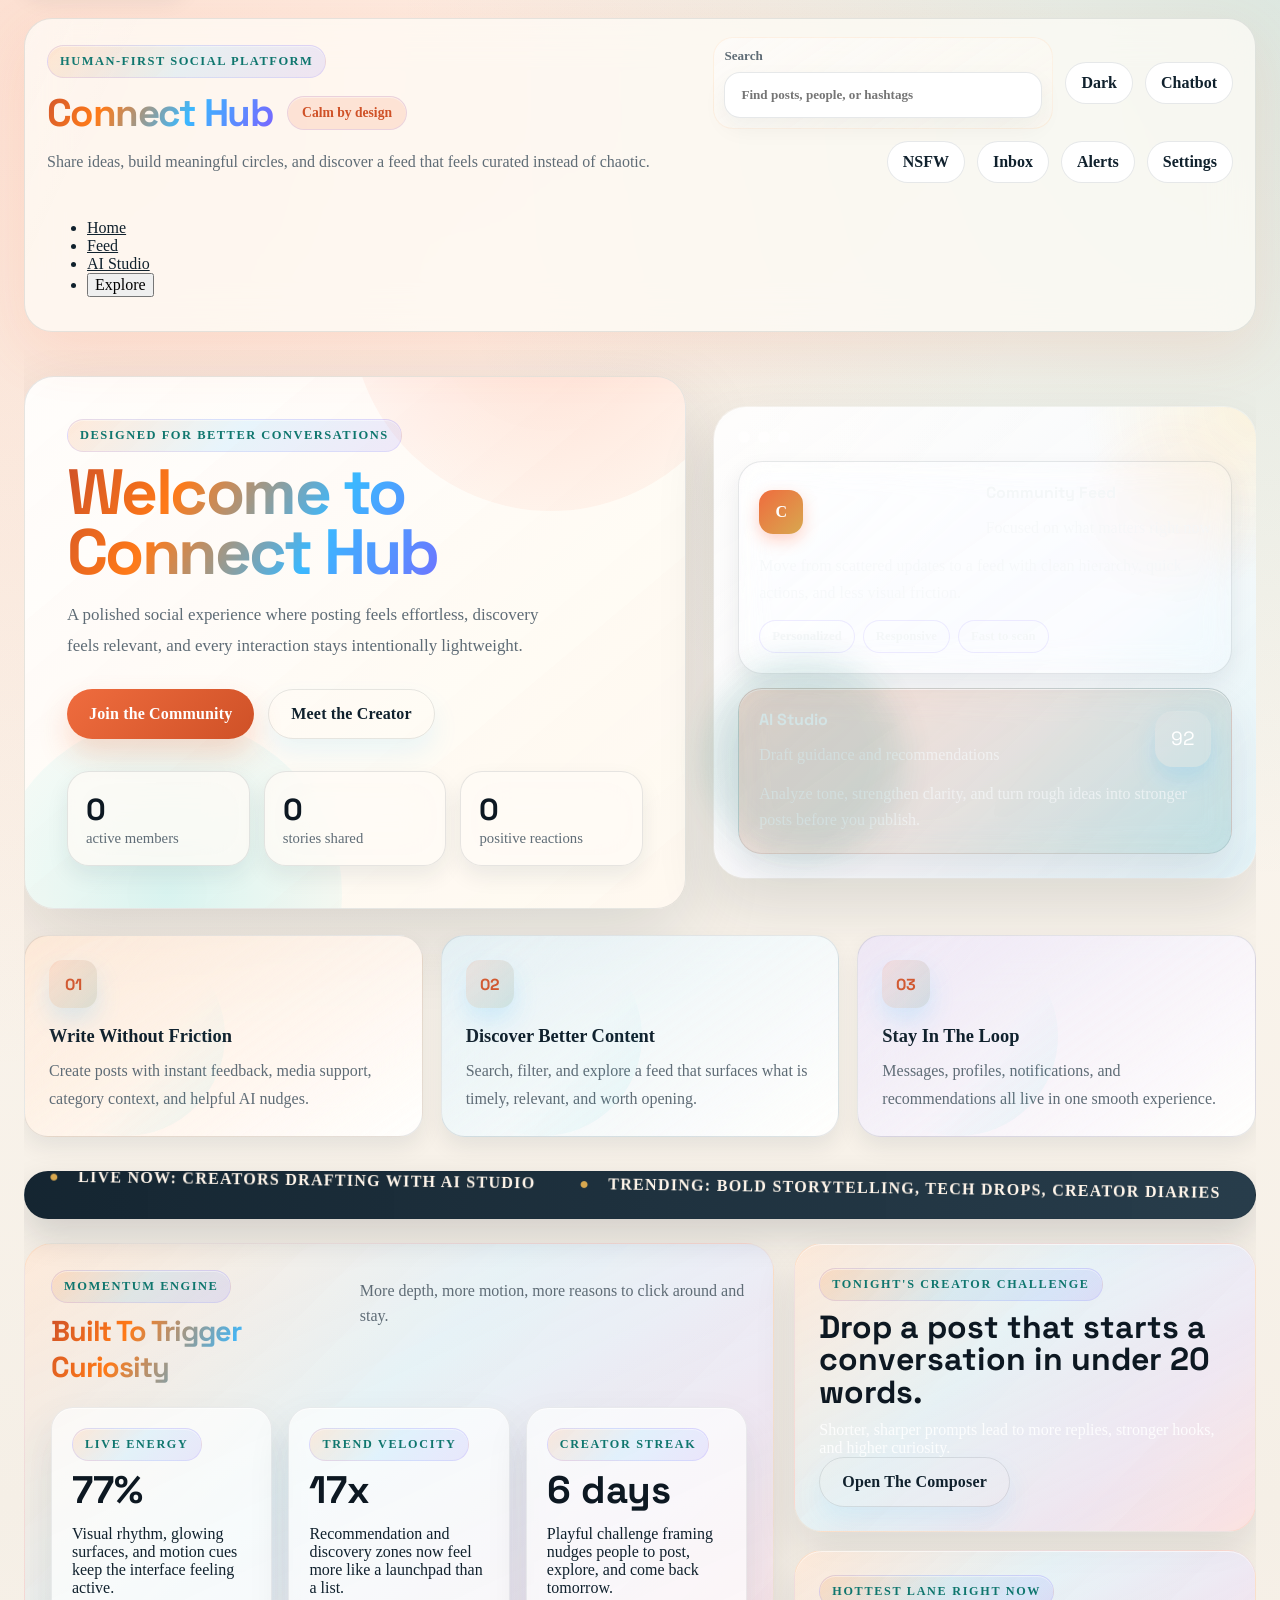
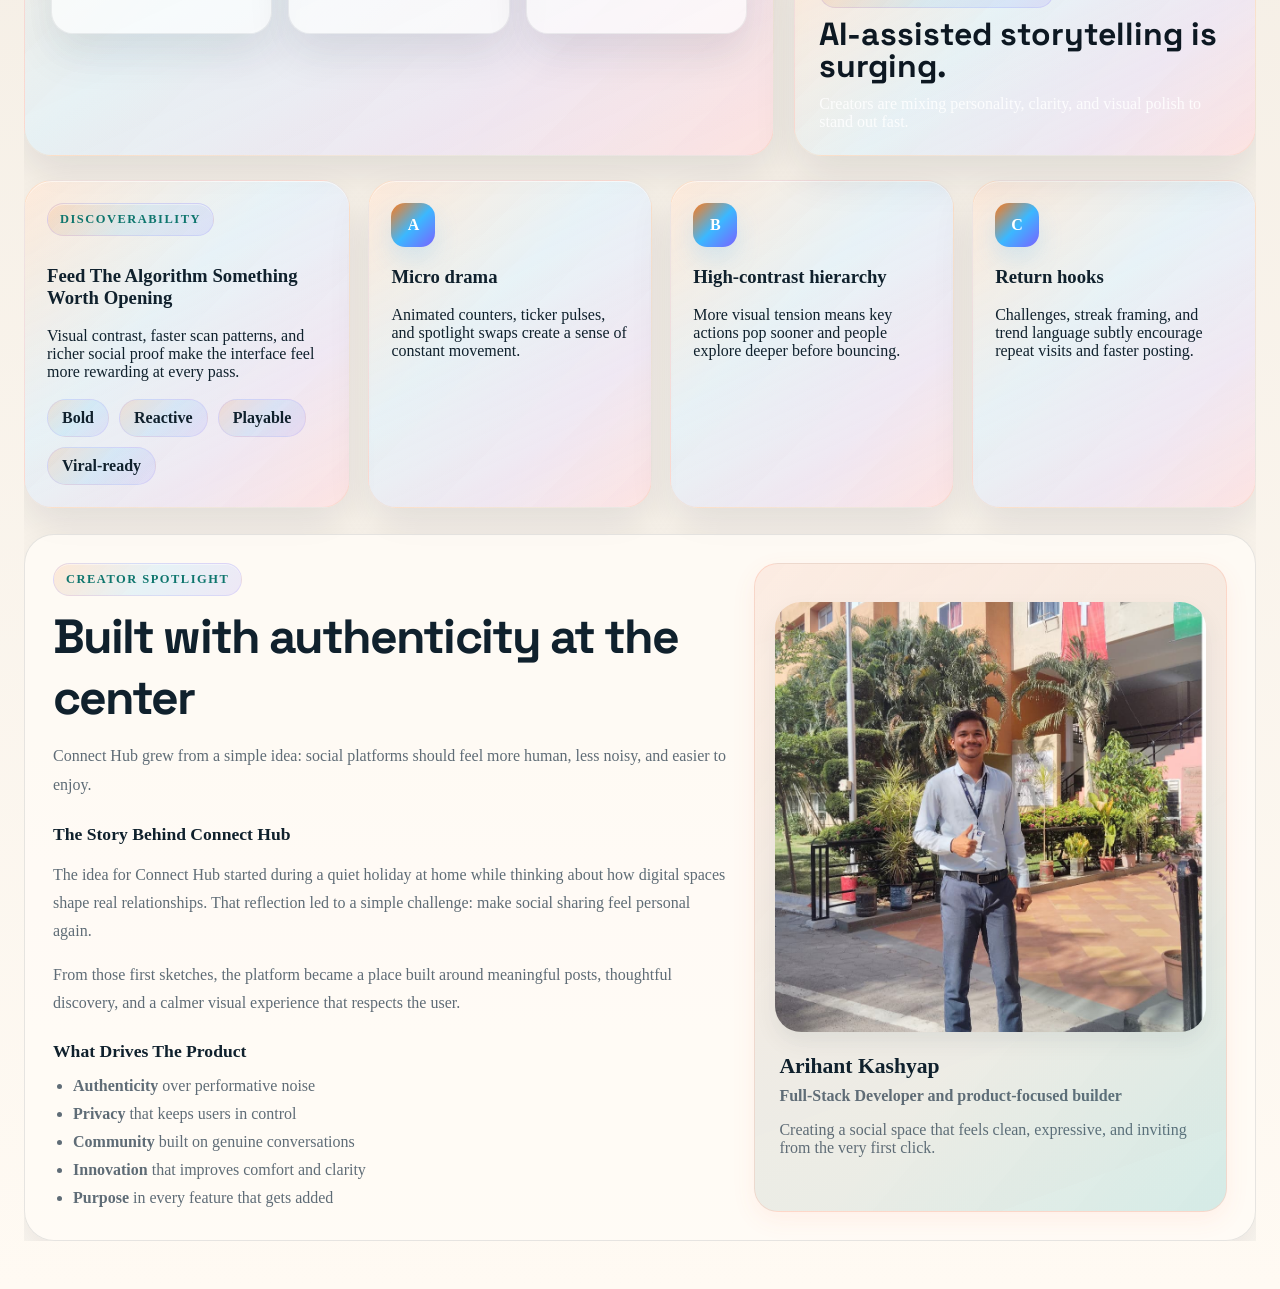
==== commit f1ba7004: "I commit." ====
--- a/static/index.html
+++ b/static/index.html
@@ -31,6 +31,8 @@
                     <input type="text" id="searchInput" placeholder="Find posts, people, or hashtags" />
                 </label>
                 <button id="themeToggle" class="utility-btn" type="button" aria-label="Toggle theme">Theme</button>
+                <button id="chatbotBtn" class="utility-btn" type="button">Chatbot</button>
+                <button id="nsfwBtn" class="utility-btn" type="button">NSFW</button>
                 <button id="dmBtn" class="utility-btn" type="button">Inbox <span id="dmBadge" class="notification-badge">0</span></button>
                 <button id="notificationsBtn" class="utility-btn" type="button">Alerts <span id="notificationCount" class="notification-badge">0</span></button>
                 <button id="settingsBtn" class="utility-btn" type="button">Settings</button>
@@ -138,6 +140,88 @@
                 </article>
             </div>
 
+            <section class="hype-band" aria-label="Live platform pulse">
+                <div class="hype-band-track" id="hypeBandTrack">
+                    <span>Live now: creators drafting with AI Studio</span>
+                    <span>Trending: bold storytelling, tech drops, creator diaries</span>
+                    <span>Engagement pulse: faster conversations, richer posts, sharper visuals</span>
+                    <span>Momentum: your next post can land in the spotlight</span>
+                </div>
+            </section>
+
+            <section class="engagement-lab">
+                <div class="engagement-story-card">
+                    <div class="section-heading">
+                        <div>
+                            <span class="section-kicker">Momentum Engine</span>
+                            <h2>Built To Trigger Curiosity</h2>
+                        </div>
+                        <p class="section-meta">More depth, more motion, more reasons to click around and stay.</p>
+                    </div>
+
+                    <div class="engagement-metrics-grid">
+                        <article class="engagement-metric">
+                            <span class="engagement-label">Live energy</span>
+                            <strong id="engagementPulseValue">84%</strong>
+                            <p>Visual rhythm, glowing surfaces, and motion cues keep the interface feeling active.</p>
+                        </article>
+                        <article class="engagement-metric">
+                            <span class="engagement-label">Trend velocity</span>
+                            <strong id="trendVelocityValue">12x</strong>
+                            <p>Recommendation and discovery zones now feel more like a launchpad than a list.</p>
+                        </article>
+                        <article class="engagement-metric">
+                            <span class="engagement-label">Creator streak</span>
+                            <strong id="creatorStreakValue">7 days</strong>
+                            <p>Playful challenge framing nudges people to post, explore, and come back tomorrow.</p>
+                        </article>
+                    </div>
+                </div>
+
+                <div class="spotlight-stack">
+                    <article class="spotlight-card spotlight-primary">
+                        <span class="spotlight-eyebrow">Tonight's creator challenge</span>
+                        <h3>Drop a post that starts a conversation in under 20 words.</h3>
+                        <p>Shorter, sharper prompts lead to more replies, stronger hooks, and higher curiosity.</p>
+                        <button id="launchChallengeBtn" class="secondary-button" type="button">Open The Composer</button>
+                    </article>
+                    <article class="spotlight-card spotlight-secondary">
+                        <span class="spotlight-eyebrow">Hottest lane right now</span>
+                        <h3 id="spotlightTopic">AI-assisted storytelling is surging.</h3>
+                        <p id="spotlightDescription">Creators are mixing personality, clarity, and visual polish to stand out fast.</p>
+                    </article>
+                </div>
+            </section>
+
+            <section class="chaos-grid">
+                <article class="chaos-card chaos-card-large">
+                    <span class="section-kicker">Discoverability</span>
+                    <h3>Feed The Algorithm Something Worth Opening</h3>
+                    <p>Visual contrast, faster scan patterns, and richer social proof make the interface feel more rewarding at every pass.</p>
+                    <div class="chaos-orbit">
+                        <span>Bold</span>
+                        <span>Reactive</span>
+                        <span>Playable</span>
+                        <span>Viral-ready</span>
+                    </div>
+                </article>
+                <article class="chaos-card">
+                    <span class="chaos-index">A</span>
+                    <h3>Micro drama</h3>
+                    <p>Animated counters, ticker pulses, and spotlight swaps create a sense of constant movement.</p>
+                </article>
+                <article class="chaos-card">
+                    <span class="chaos-index">B</span>
+                    <h3>High-contrast hierarchy</h3>
+                    <p>More visual tension means key actions pop sooner and people explore deeper before bouncing.</p>
+                </article>
+                <article class="chaos-card">
+                    <span class="chaos-index">C</span>
+                    <h3>Return hooks</h3>
+                    <p>Challenges, streak framing, and trend language subtly encourage repeat visits and faster posting.</p>
+                </article>
+            </section>
+
             <section class="about-creator-section">
                 <div class="about-container">
                     <div class="about-copy">
@@ -262,6 +346,14 @@
                                 <span class="ai-label">Best Category</span>
                                 <strong id="aiCategory">general</strong>
                             </div>
+                            <div class="ai-metric-card">
+                                <span class="ai-label">Clarity</span>
+                                <strong id="aiClarity">0</strong>
+                            </div>
+                            <div class="ai-metric-card">
+                                <span class="ai-label">Read Time</span>
+                                <strong id="aiReadTime">0s</strong>
+                            </div>
                         </div>
 
                         <div class="ai-summary-card">
@@ -269,9 +361,32 @@
                             <p id="aiTip" class="ai-tip">Tips will appear after analysis.</p>
                         </div>
 
+                        <div class="ai-coach-grid">
+                            <div class="ai-coach-card">
+                                <h3>Strengths</h3>
+                                <ul id="aiStrengths" class="ai-list">
+                                    <li>Your strongest points will show up here.</li>
+                                </ul>
+                            </div>
+                            <div class="ai-coach-card">
+                                <h3>Action Items</h3>
+                                <ul id="aiActions" class="ai-list">
+                                    <li>Actionable coaching will appear after analysis.</li>
+                                </ul>
+                            </div>
+                        </div>
+
                         <div class="ai-hashtag-row">
                             <div id="aiHashtags" class="ai-hashtags"></div>
                             <button type="button" id="useHashtagsBtn">Add Hashtags</button>
+                        </div>
+
+                        <div class="ai-rewrite-card">
+                            <div class="ai-rewrite-header">
+                                <h3>Suggested Rewrite</h3>
+                                <button type="button" id="applyRewriteBtn" disabled>Use Rewrite</button>
+                            </div>
+                            <p id="aiRewrite">Analyze a draft to generate a stronger rewrite.</p>
                         </div>
 
                         <div class="ai-recommendations">
@@ -337,17 +452,18 @@
 
                 <div id="loginForm" class="auth-form">
                     <h2>Login</h2>
-                    <input type="email" id="loginEmail" placeholder="Email" required />
-                    <input type="password" id="loginPassword" placeholder="Password" required />
+                    <input type="text" id="loginUsername" placeholder="Username or Email" required autocomplete="username" />
+                    <input type="password" id="loginPassword" placeholder="Password" required autocomplete="current-password" />
                     <button id="loginBtn" type="button">Login</button>
                     <p id="loginError" class="error"></p>
                 </div>
 
                 <div id="signupForm" class="auth-form">
                     <h2>Create Account</h2>
-                    <input type="text" id="signupName" placeholder="Full Name" required />
-                    <input type="email" id="signupEmail" placeholder="Email" required />
-                    <input type="password" id="signupPassword" placeholder="Password" required />
+                    <input type="text" id="signupUsername" placeholder="Username" required autocomplete="username" />
+                    <input type="text" id="signupName" placeholder="Full Name" required autocomplete="name" />
+                    <input type="email" id="signupEmail" placeholder="Email" required autocomplete="email" />
+                    <input type="password" id="signupPassword" placeholder="Password" required autocomplete="new-password" />
                     <button id="signupBtn" type="button">Create Account</button>
                     <p id="signupError" class="error"></p>
                 </div>
@@ -407,6 +523,44 @@
             <h2>Notifications</h2>
             <div id="notificationsList"></div>
             <button id="clearNotificationsBtn" type="button">Clear All</button>
+        </div>
+    </div>
+
+    <!-- Chatbot Modal -->
+    <div id="chatbotModal" class="modal">
+        <div class="modal-content large">
+            <span class="close" role="button" tabindex="0" aria-label="Close chatbot modal">&times;</span>
+            <h2>Connect Hub Assistant</h2>
+            <div id="chatMessages" class="chat-messages"></div>
+            <div class="chat-form">
+                <input type="text" id="chatInput" placeholder="Ask the assistant anything..." autocomplete="off" />
+                <button id="sendChatBtn" type="button">Send</button>
+            </div>
+        </div>
+    </div>
+
+    <!-- Age Verification Modal -->
+    <div id="ageVerificationModal" class="modal">
+        <div class="modal-content">
+            <span class="close" role="button" tabindex="0" aria-label="Close age verification modal">&times;</span>
+            <h2>Age Verification</h2>
+            <p>You must be 18 or older to access adult content.</p>
+            <button id="confirm18Plus" type="button">I am 18 or older</button>
+            <button id="under18" type="button">I am under 18</button>
+        </div>
+    </div>
+
+    <!-- NSFW Content Modal -->
+    <div id="nsfwModal" class="modal">
+        <div class="modal-content large">
+            <span class="close" role="button" tabindex="0" aria-label="Close NSFW modal">&times;</span>
+            <h2>NSFW Content</h2>
+            <p>Use this space to share mature content responsibly. You must verify your age before posting.</p>
+            <textarea id="nsfwContent" rows="5" placeholder="Share your NSFW update..." maxlength="500"></textarea>
+            <div class="modal-actions">
+                <button id="postNsfwBtn" type="button">Publish NSFW Post</button>
+            </div>
+            <div id="nsfwFeed" class="nsfw-feed"></div>
         </div>
     </div>
 
--- a/static/style.css
+++ b/static/style.css
@@ -1269,6 +1269,455 @@
     box-shadow: none;
 }
 
+body {
+    background:
+        radial-gradient(circle at 15% 12%, rgba(255, 90, 31, 0.28), transparent 24%),
+        radial-gradient(circle at 82% 10%, rgba(0, 199, 212, 0.18), transparent 20%),
+        radial-gradient(circle at 50% 32%, rgba(255, 195, 0, 0.12), transparent 22%),
+        linear-gradient(180deg, #fff8f0 0%, #f7efe5 36%, #eef6f7 100%);
+}
+
+body.dark {
+    background:
+        radial-gradient(circle at 14% 12%, rgba(255, 133, 73, 0.2), transparent 24%),
+        radial-gradient(circle at 86% 10%, rgba(0, 229, 255, 0.13), transparent 20%),
+        radial-gradient(circle at 50% 28%, rgba(255, 195, 0, 0.08), transparent 18%),
+        linear-gradient(180deg, #071118 0%, #0b1720 42%, #0d2029 100%);
+}
+
+.header-shell {
+    position: relative;
+    overflow: hidden;
+    box-shadow: 0 18px 60px rgba(255, 107, 69, 0.12);
+}
+
+.header-shell::after {
+    content: "";
+    position: absolute;
+    inset: 0;
+    background:
+        linear-gradient(115deg, transparent 0%, rgba(255, 255, 255, 0.16) 45%, transparent 72%);
+    transform: translateX(-70%);
+    animation: header-sheen 9s linear infinite;
+    pointer-events: none;
+}
+
+@keyframes header-sheen {
+    to {
+        transform: translateX(120%);
+    }
+}
+
+.landing-page {
+    position: relative;
+    overflow: clip;
+}
+
+.hero-section {
+    position: relative;
+}
+
+.hero-copy h2 {
+    font-size: clamp(3.2rem, 7vw, 5.8rem);
+    line-height: 0.9;
+    max-width: 10ch;
+    text-wrap: balance;
+}
+
+.hero-subtitle {
+    max-width: 62ch;
+    font-size: 1.06rem;
+}
+
+.hero-preview .preview-window,
+.section-card,
+.feature,
+.creator-panel,
+.ai-panel,
+.recommended-card,
+.post {
+    position: relative;
+    overflow: hidden;
+}
+
+.hero-preview .preview-window::before,
+.section-card::before,
+.feature::before,
+.creator-panel::before,
+.ai-panel::before,
+.recommended-card::before,
+.post::before {
+    content: "";
+    position: absolute;
+    inset: 0;
+    background:
+        linear-gradient(130deg, rgba(255, 255, 255, 0.14), transparent 38%, transparent 60%, rgba(0, 199, 212, 0.08));
+    pointer-events: none;
+}
+
+.hero-preview {
+    filter: saturate(1.08);
+}
+
+.preview-card.accent {
+    background:
+        linear-gradient(135deg, rgba(255, 107, 69, 0.18), rgba(255, 195, 0, 0.14)),
+        rgba(255, 252, 247, 0.9);
+}
+
+.hype-band {
+    position: relative;
+    margin: 34px auto 18px;
+    max-width: 1240px;
+    overflow: hidden;
+    border-radius: 999px;
+    border: 1px solid rgba(16, 33, 45, 0.08);
+    background: linear-gradient(90deg, rgba(16, 33, 45, 0.98), rgba(31, 53, 68, 0.96));
+    box-shadow: 0 16px 34px rgba(16, 33, 45, 0.16);
+}
+
+body.dark .hype-band {
+    border-color: rgba(255, 255, 255, 0.08);
+    background: linear-gradient(90deg, rgba(7, 17, 24, 0.98), rgba(18, 35, 45, 0.96));
+}
+
+.hype-band-track {
+    --ticker-tilt: 0deg;
+    display: flex;
+    gap: 44px;
+    width: max-content;
+    padding: 14px 24px;
+    color: #fff5ea;
+    font-weight: 800;
+    letter-spacing: 0.08em;
+    text-transform: uppercase;
+    animation: hype-scroll 24s linear infinite;
+    transform: rotate(var(--ticker-tilt));
+    will-change: transform;
+}
+
+.hype-band-track span {
+    position: relative;
+    white-space: nowrap;
+}
+
+.hype-band-track span::before {
+    content: "●";
+    margin-right: 18px;
+    color: var(--gold);
+}
+
+@keyframes hype-scroll {
+    from {
+        transform: translateX(0) rotate(var(--ticker-tilt));
+    }
+    to {
+        transform: translateX(-35%) rotate(var(--ticker-tilt));
+    }
+}
+
+.engagement-lab {
+    max-width: 1240px;
+    margin: 24px auto 0;
+    display: grid;
+    grid-template-columns: minmax(0, 1.3fr) minmax(280px, 0.8fr);
+    gap: 20px;
+}
+
+.engagement-story-card,
+.spotlight-card,
+.chaos-card {
+    border-radius: 28px;
+    border: 1px solid var(--border);
+    box-shadow: var(--shadow-md);
+}
+
+.engagement-story-card {
+    padding: 26px;
+    background:
+        radial-gradient(circle at top right, rgba(255, 195, 0, 0.18), transparent 24%),
+        linear-gradient(145deg, rgba(255, 248, 240, 0.94), rgba(242, 252, 253, 0.86));
+}
+
+body.dark .engagement-story-card {
+    background:
+        radial-gradient(circle at top right, rgba(255, 195, 0, 0.12), transparent 24%),
+        linear-gradient(145deg, rgba(16, 29, 38, 0.94), rgba(9, 21, 29, 0.88));
+}
+
+.engagement-metrics-grid {
+    display: grid;
+    grid-template-columns: repeat(3, minmax(0, 1fr));
+    gap: 16px;
+    margin-top: 22px;
+}
+
+.engagement-metric {
+    padding: 20px;
+    border-radius: 22px;
+    background: rgba(255, 255, 255, 0.65);
+    border: 1px solid rgba(16, 33, 45, 0.07);
+    transform: translateY(0);
+    transition: transform 0.35s var(--motion-spring), box-shadow 0.35s ease;
+}
+
+body.dark .engagement-metric {
+    background: rgba(255, 255, 255, 0.04);
+    border-color: rgba(255, 255, 255, 0.08);
+}
+
+.engagement-metric:hover {
+    transform: translateY(-6px) rotate(-1deg);
+    box-shadow: 0 16px 30px rgba(255, 107, 69, 0.15);
+}
+
+.engagement-label,
+.spotlight-eyebrow {
+    display: inline-flex;
+    font-size: 0.76rem;
+    font-weight: 800;
+    letter-spacing: 0.14em;
+    text-transform: uppercase;
+    color: var(--teal);
+}
+
+.engagement-metric strong {
+    display: block;
+    margin-top: 10px;
+    font-family: "Space Grotesk", "Segoe UI", sans-serif;
+    font-size: clamp(2rem, 3vw, 3rem);
+    line-height: 1;
+}
+
+.spotlight-stack {
+    display: grid;
+    gap: 18px;
+}
+
+.spotlight-card {
+    position: relative;
+    overflow: hidden;
+    padding: 24px;
+    color: #fff;
+}
+
+.spotlight-primary {
+    background:
+        radial-gradient(circle at top left, rgba(255, 255, 255, 0.24), transparent 30%),
+        linear-gradient(140deg, #ff6b45, #ff2d55 55%, #10212d 125%);
+}
+
+.spotlight-secondary {
+    background:
+        radial-gradient(circle at top right, rgba(255, 255, 255, 0.16), transparent 22%),
+        linear-gradient(140deg, #10212d, #16394b 60%, #00a6b4 140%);
+}
+
+.spotlight-card h3 {
+    margin: 10px 0 12px;
+    font-family: "Space Grotesk", "Segoe UI", sans-serif;
+    font-size: clamp(1.4rem, 3vw, 2rem);
+    line-height: 1.02;
+}
+
+.spotlight-card p {
+    margin: 0;
+    color: rgba(255, 255, 255, 0.84);
+}
+
+.chaos-grid {
+    max-width: 1240px;
+    margin: 24px auto 0;
+    display: grid;
+    grid-template-columns: 1.15fr repeat(3, 1fr);
+    gap: 18px;
+}
+
+.chaos-card {
+    padding: 22px;
+    background:
+        linear-gradient(160deg, rgba(255, 255, 255, 0.8), rgba(255, 248, 240, 0.75));
+}
+
+body.dark .chaos-card {
+    background:
+        linear-gradient(160deg, rgba(18, 35, 45, 0.88), rgba(8, 19, 26, 0.82));
+}
+
+.chaos-card-large {
+    background:
+        radial-gradient(circle at top right, rgba(0, 199, 212, 0.14), transparent 26%),
+        radial-gradient(circle at bottom left, rgba(255, 107, 69, 0.18), transparent 28%),
+        linear-gradient(160deg, rgba(255, 255, 255, 0.84), rgba(246, 249, 255, 0.82));
+}
+
+.chaos-index {
+    display: inline-grid;
+    place-items: center;
+    width: 44px;
+    height: 44px;
+    border-radius: 14px;
+    background: linear-gradient(135deg, var(--accent), #ff9b54);
+    color: white;
+    font-weight: 800;
+    box-shadow: var(--shadow-sm);
+}
+
+.chaos-orbit {
+    display: flex;
+    flex-wrap: wrap;
+    gap: 10px;
+    margin-top: 18px;
+}
+
+.chaos-orbit span {
+    padding: 9px 14px;
+    border-radius: 999px;
+    background: rgba(16, 33, 45, 0.08);
+    font-weight: 700;
+}
+
+body.dark .chaos-orbit span {
+    background: rgba(255, 255, 255, 0.08);
+}
+
+.hero-chip,
+.feature,
+.recommended-card,
+.post,
+.engagement-metric,
+.chaos-card {
+    transform-origin: center;
+}
+
+.hero-chip:hover,
+.feature:hover,
+.recommended-card:hover,
+.post:hover,
+.chaos-card:hover {
+    transform: translateY(-6px);
+}
+
+.feature {
+    background:
+        linear-gradient(165deg, rgba(255, 255, 255, 0.9), rgba(255, 248, 240, 0.72));
+}
+
+body.dark .feature {
+    background:
+        linear-gradient(165deg, rgba(18, 35, 45, 0.9), rgba(8, 19, 26, 0.72));
+}
+
+.feed-shell,
+.composer-card,
+.ai-panel {
+    box-shadow: 0 22px 58px rgba(16, 33, 45, 0.12);
+}
+
+.post {
+    border-width: 1px;
+    transition: transform 0.35s var(--motion-spring), box-shadow 0.35s ease, border-color 0.35s ease;
+}
+
+.post:hover {
+    box-shadow: 0 22px 36px rgba(255, 107, 69, 0.12);
+    border-color: rgba(255, 107, 69, 0.2);
+}
+
+.utility-btn,
+.cta-button,
+.secondary-button,
+.post-form button[type="submit"],
+#analyzeDraftBtn,
+#useHashtagsBtn,
+#saveSettingsBtn,
+#postNsfwBtn,
+#sendChatBtn,
+#sendMessageBtn,
+#loginBtn,
+#signupBtn {
+    position: relative;
+    overflow: hidden;
+}
+
+.utility-btn::after,
+.cta-button::after,
+.secondary-button::after,
+.post-form button[type="submit"]::after,
+#analyzeDraftBtn::after,
+#useHashtagsBtn::after,
+#saveSettingsBtn::after,
+#postNsfwBtn::after,
+#sendChatBtn::after,
+#sendMessageBtn::after,
+#loginBtn::after,
+#signupBtn::after {
+    content: "";
+    position: absolute;
+    inset: 0;
+    background: linear-gradient(115deg, transparent 20%, rgba(255, 255, 255, 0.35), transparent 80%);
+    transform: translateX(-120%);
+    transition: transform 0.7s ease;
+}
+
+.utility-btn:hover::after,
+.cta-button:hover::after,
+.secondary-button:hover::after,
+.post-form button[type="submit"]:hover::after,
+#analyzeDraftBtn:hover::after,
+#useHashtagsBtn:hover::after,
+#saveSettingsBtn:hover::after,
+#postNsfwBtn:hover::after,
+#sendChatBtn:hover::after,
+#sendMessageBtn:hover::after,
+#loginBtn:hover::after,
+#signupBtn:hover::after {
+    transform: translateX(120%);
+}
+
+.toast {
+    border-left: 4px solid var(--accent);
+    box-shadow: 0 18px 35px rgba(16, 33, 45, 0.16);
+    backdrop-filter: blur(18px);
+}
+
+@media (max-width: 980px) {
+    .engagement-lab,
+    .chaos-grid {
+        grid-template-columns: 1fr;
+    }
+
+    .engagement-metrics-grid {
+        grid-template-columns: 1fr;
+    }
+
+    .hero-copy h2 {
+        font-size: clamp(2.8rem, 12vw, 4.5rem);
+    }
+
+    .hype-band-track {
+        gap: 26px;
+        font-size: 0.72rem;
+    }
+}
+
+@media (max-width: 640px) {
+    .engagement-story-card,
+    .spotlight-card,
+    .chaos-card {
+        padding: 18px;
+        border-radius: 22px;
+    }
+
+    .spotlight-card h3 {
+        font-size: 1.35rem;
+    }
+
+    .chaos-orbit span {
+        font-size: 0.86rem;
+    }
+}
+
 .ai-hashtag-row {
     display: flex;
     align-items: center;
@@ -2466,3 +2915,337 @@
         filter: none !important;
     }
 }
+
+/* Rich color and modern complexity overrides */
+:root {
+    --orange-pop: #ff7a18;
+    --melon: #ffb38a;
+    --electric-blue: #3bb8ff;
+    --sky-soft: rgba(59, 184, 255, 0.16);
+    --lime: #9be15d;
+    --lime-soft: rgba(155, 225, 93, 0.14);
+    --rose: #ff5c8a;
+    --rose-soft: rgba(255, 92, 138, 0.14);
+    --lavender: #7b61ff;
+    --lavender-soft: rgba(123, 97, 255, 0.14);
+    --sunburst: #ffd166;
+    --ink-rich: #0d1822;
+    --surface-rainbow: linear-gradient(135deg, rgba(255, 122, 24, 0.14), rgba(59, 184, 255, 0.11) 40%, rgba(123, 97, 255, 0.1) 72%, rgba(255, 92, 138, 0.12));
+    --surface-glass: linear-gradient(155deg, rgba(255, 255, 255, 0.72), rgba(255, 247, 240, 0.56));
+}
+
+body.dark {
+    --orange-pop: #ff9650;
+    --melon: #ffc4a5;
+    --electric-blue: #67d0ff;
+    --sky-soft: rgba(103, 208, 255, 0.16);
+    --lime: #b8f36e;
+    --lime-soft: rgba(184, 243, 110, 0.14);
+    --rose: #ff77a1;
+    --rose-soft: rgba(255, 119, 161, 0.16);
+    --lavender: #9d8cff;
+    --lavender-soft: rgba(157, 140, 255, 0.18);
+    --sunburst: #ffd97d;
+    --ink-rich: #eef7fb;
+    --surface-rainbow: linear-gradient(135deg, rgba(255, 150, 80, 0.16), rgba(103, 208, 255, 0.13) 38%, rgba(157, 140, 255, 0.12) 70%, rgba(255, 119, 161, 0.14));
+    --surface-glass: linear-gradient(155deg, rgba(18, 35, 45, 0.82), rgba(9, 20, 28, 0.74));
+}
+
+body {
+    background:
+        radial-gradient(circle at 12% 10%, rgba(255, 122, 24, 0.28), transparent 23%),
+        radial-gradient(circle at 88% 12%, rgba(59, 184, 255, 0.18), transparent 24%),
+        radial-gradient(circle at 52% 28%, rgba(123, 97, 255, 0.12), transparent 22%),
+        radial-gradient(circle at 25% 72%, rgba(255, 92, 138, 0.1), transparent 18%),
+        linear-gradient(180deg, #fff7f1 0%, #f8f1ea 32%, #eef7fb 68%, #f6f0ff 100%);
+}
+
+body.dark {
+    background:
+        radial-gradient(circle at 12% 10%, rgba(255, 150, 80, 0.18), transparent 24%),
+        radial-gradient(circle at 88% 12%, rgba(103, 208, 255, 0.13), transparent 22%),
+        radial-gradient(circle at 52% 28%, rgba(157, 140, 255, 0.1), transparent 20%),
+        radial-gradient(circle at 20% 72%, rgba(255, 119, 161, 0.08), transparent 18%),
+        linear-gradient(180deg, #071118 0%, #0b1720 38%, #0f2130 72%, #14192d 100%);
+}
+
+.page-noise {
+    background-image:
+        linear-gradient(rgba(255, 255, 255, 0.035) 1px, transparent 1px),
+        linear-gradient(90deg, rgba(255, 255, 255, 0.03) 1px, transparent 1px),
+        radial-gradient(circle at center, rgba(255, 255, 255, 0.05) 0.8px, transparent 0.8px);
+    background-size: 32px 32px, 32px 32px, 14px 14px;
+    opacity: 0.3;
+}
+
+.header-shell,
+.section-card,
+.ai-panel,
+.feature,
+.recommended-card,
+.post,
+.modal-content,
+.hero-chip,
+.engagement-story-card,
+.chaos-card,
+.spotlight-card {
+    background-image: var(--surface-rainbow), var(--surface-glass);
+    border-color: rgba(255, 122, 24, 0.09);
+}
+
+body.dark .header-shell,
+body.dark .section-card,
+body.dark .ai-panel,
+body.dark .feature,
+body.dark .recommended-card,
+body.dark .post,
+body.dark .modal-content,
+body.dark .hero-chip,
+body.dark .engagement-story-card,
+body.dark .chaos-card,
+body.dark .spotlight-card {
+    border-color: rgba(103, 208, 255, 0.12);
+}
+
+.brand-block h1,
+.hero-copy h2,
+.section-heading h2,
+.ai-panel-header h2,
+.feed-header-row h2 {
+    background: linear-gradient(120deg, var(--accent-deep), var(--orange-pop) 26%, var(--electric-blue) 62%, var(--lavender) 100%);
+    -webkit-background-clip: text;
+    background-clip: text;
+    color: transparent;
+}
+
+body.dark .brand-block h1,
+body.dark .hero-copy h2,
+body.dark .section-heading h2,
+body.dark .ai-panel-header h2,
+body.dark .feed-header-row h2 {
+    background: linear-gradient(120deg, #fff3ea, var(--sunburst) 24%, var(--electric-blue) 58%, #d5cfff 100%);
+    -webkit-background-clip: text;
+    background-clip: text;
+}
+
+.brand-pill,
+.spotlight-eyebrow,
+.engagement-label,
+.section-kicker,
+.eyebrow {
+    background: linear-gradient(135deg, rgba(255, 122, 24, 0.14), rgba(59, 184, 255, 0.12), rgba(123, 97, 255, 0.12));
+    border: 1px solid rgba(123, 97, 255, 0.14);
+    box-shadow: inset 0 1px 0 rgba(255, 255, 255, 0.4);
+    padding: 8px 12px;
+    border-radius: 999px;
+}
+
+.search-shell,
+.category-shell,
+.sort-shell {
+    padding: 10px;
+    border-radius: 20px;
+    background: linear-gradient(145deg, rgba(255, 255, 255, 0.46), rgba(255, 247, 240, 0.3));
+    border: 1px solid rgba(255, 122, 24, 0.08);
+}
+
+body.dark .search-shell,
+body.dark .category-shell,
+body.dark .sort-shell {
+    background: linear-gradient(145deg, rgba(255, 255, 255, 0.04), rgba(255, 255, 255, 0.02));
+    border-color: rgba(103, 208, 255, 0.08);
+}
+
+#searchInput,
+#postContent,
+.auth-form input,
+#commentInput,
+#messageInput,
+#themeSelect,
+#categorySelect,
+#sortSelect,
+#chatInput,
+#nsfwContent {
+    background: linear-gradient(145deg, rgba(255, 255, 255, 0.88), rgba(255, 250, 245, 0.8));
+    box-shadow: inset 0 1px 0 rgba(255, 255, 255, 0.8), 0 10px 24px rgba(16, 33, 45, 0.05);
+}
+
+body.dark #searchInput,
+body.dark #postContent,
+body.dark .auth-form input,
+body.dark #commentInput,
+body.dark #messageInput,
+body.dark #themeSelect,
+body.dark #categorySelect,
+body.dark #sortSelect,
+body.dark #chatInput,
+body.dark #nsfwContent {
+    background: linear-gradient(145deg, rgba(20, 37, 47, 0.95), rgba(12, 24, 32, 0.92));
+}
+
+#searchInput:focus,
+#postContent:focus,
+.auth-form input:focus,
+#commentInput:focus,
+#messageInput:focus,
+#themeSelect:focus,
+#categorySelect:focus,
+#sortSelect:focus,
+#chatInput:focus,
+#nsfwContent:focus {
+    border-color: rgba(123, 97, 255, 0.42);
+    box-shadow: 0 0 0 4px rgba(123, 97, 255, 0.12), 0 16px 32px rgba(59, 184, 255, 0.08);
+}
+
+.utility-btn,
+#logoutBtn,
+.feed-tab,
+.tab,
+.follow-btn,
+.profile-actions button,
+#changeAvatarBtn {
+    background: linear-gradient(135deg, rgba(255, 255, 255, 0.92), rgba(245, 250, 255, 0.74));
+    box-shadow: inset 0 1px 0 rgba(255, 255, 255, 0.82), 0 10px 20px rgba(16, 33, 45, 0.08);
+}
+
+body.dark .utility-btn,
+body.dark #logoutBtn,
+body.dark .feed-tab,
+body.dark .tab,
+body.dark .follow-btn,
+body.dark .profile-actions button,
+body.dark #changeAvatarBtn {
+    background: linear-gradient(135deg, rgba(255, 255, 255, 0.06), rgba(255, 255, 255, 0.03));
+}
+
+.post-form button,
+.cta-button,
+.post-form button[type="submit"],
+#analyzeDraftBtn,
+#useHashtagsBtn,
+#saveSettingsBtn,
+#clearNotificationsBtn,
+#sendMessageBtn,
+#addCommentBtn,
+#postNsfwBtn,
+#sendChatBtn,
+#loginBtn,
+#signupBtn {
+    background: linear-gradient(135deg, var(--orange-pop), var(--rose) 38%, var(--lavender) 100%);
+    color: #fff;
+    box-shadow: 0 16px 28px rgba(255, 92, 138, 0.18), 0 10px 24px rgba(123, 97, 255, 0.14);
+}
+
+.secondary-button {
+    background: linear-gradient(135deg, rgba(255, 255, 255, 0.96), rgba(237, 247, 255, 0.88));
+    color: var(--ink-rich);
+    border: 1px solid rgba(59, 184, 255, 0.16);
+    box-shadow: 0 14px 26px rgba(59, 184, 255, 0.1);
+}
+
+body.dark .secondary-button {
+    background: linear-gradient(135deg, rgba(255, 255, 255, 0.08), rgba(103, 208, 255, 0.06));
+    color: #eef7fb;
+    border-color: rgba(103, 208, 255, 0.14);
+}
+
+.hero-preview .preview-window {
+    background: radial-gradient(circle at top right, rgba(255, 209, 102, 0.2), transparent 24%), linear-gradient(145deg, rgba(255, 255, 255, 0.88), rgba(245, 248, 255, 0.8));
+    box-shadow: 0 30px 60px rgba(16, 33, 45, 0.12), 0 0 0 1px rgba(255, 255, 255, 0.4);
+}
+
+body.dark .hero-preview .preview-window {
+    background: radial-gradient(circle at top right, rgba(255, 209, 102, 0.12), transparent 24%), linear-gradient(145deg, rgba(16, 29, 38, 0.96), rgba(10, 21, 29, 0.9));
+}
+
+.preview-card,
+.preview-card.accent,
+.feature,
+.hero-chip,
+.engagement-metric,
+.recommended-card,
+.chaos-card,
+.spotlight-card,
+.post {
+    box-shadow: 0 20px 42px rgba(16, 33, 45, 0.1), inset 0 1px 0 rgba(255, 255, 255, 0.55);
+}
+
+.feature:nth-child(1) {
+    background-image: linear-gradient(145deg, rgba(255, 122, 24, 0.12), rgba(255, 255, 255, 0.82));
+}
+
+.feature:nth-child(2) {
+    background-image: linear-gradient(145deg, rgba(59, 184, 255, 0.12), rgba(255, 255, 255, 0.82));
+}
+
+.feature:nth-child(3) {
+    background-image: linear-gradient(145deg, rgba(123, 97, 255, 0.12), rgba(255, 255, 255, 0.82));
+}
+
+body.dark .feature:nth-child(1) {
+    background-image: linear-gradient(145deg, rgba(255, 150, 80, 0.12), rgba(18, 35, 45, 0.86));
+}
+
+body.dark .feature:nth-child(2) {
+    background-image: linear-gradient(145deg, rgba(103, 208, 255, 0.12), rgba(18, 35, 45, 0.86));
+}
+
+body.dark .feature:nth-child(3) {
+    background-image: linear-gradient(145deg, rgba(157, 140, 255, 0.12), rgba(18, 35, 45, 0.86));
+}
+
+.feature-icon,
+.chaos-index,
+.preview-score,
+.notification-badge {
+    background: linear-gradient(135deg, var(--orange-pop), var(--electric-blue) 52%, var(--lavender) 100%);
+    color: white;
+    box-shadow: 0 12px 24px rgba(59, 184, 255, 0.18);
+}
+
+.hero-chip strong,
+.engagement-metric strong,
+.spotlight-card h3,
+.post .user,
+.recommended-card strong {
+    color: var(--ink-rich);
+}
+
+body.dark .hero-chip strong,
+body.dark .engagement-metric strong,
+body.dark .spotlight-card h3,
+body.dark .post .user,
+body.dark .recommended-card strong {
+    color: #f8fbff;
+}
+
+.post-categories .category-tag,
+.recommended-reason,
+.preview-tags span,
+.chaos-orbit span,
+.ai-chip {
+    background: linear-gradient(135deg, rgba(255, 122, 24, 0.14), rgba(59, 184, 255, 0.12), rgba(123, 97, 255, 0.1));
+    border: 1px solid rgba(123, 97, 255, 0.12);
+}
+
+.modal-content {
+    box-shadow: 0 32px 80px rgba(16, 33, 45, 0.18), 0 0 0 1px rgba(255, 255, 255, 0.24);
+}
+
+.feed-shell,
+.composer-card,
+.ai-panel {
+    position: relative;
+}
+
+.feed-shell::after,
+.composer-card::after,
+.ai-panel::after {
+    content: "";
+    position: absolute;
+    inset: auto 18px 16px;
+    height: 2px;
+    border-radius: 999px;
+    background: linear-gradient(90deg, var(--orange-pop), var(--electric-blue), var(--lavender), var(--rose));
+    opacity: 0.7;
+}
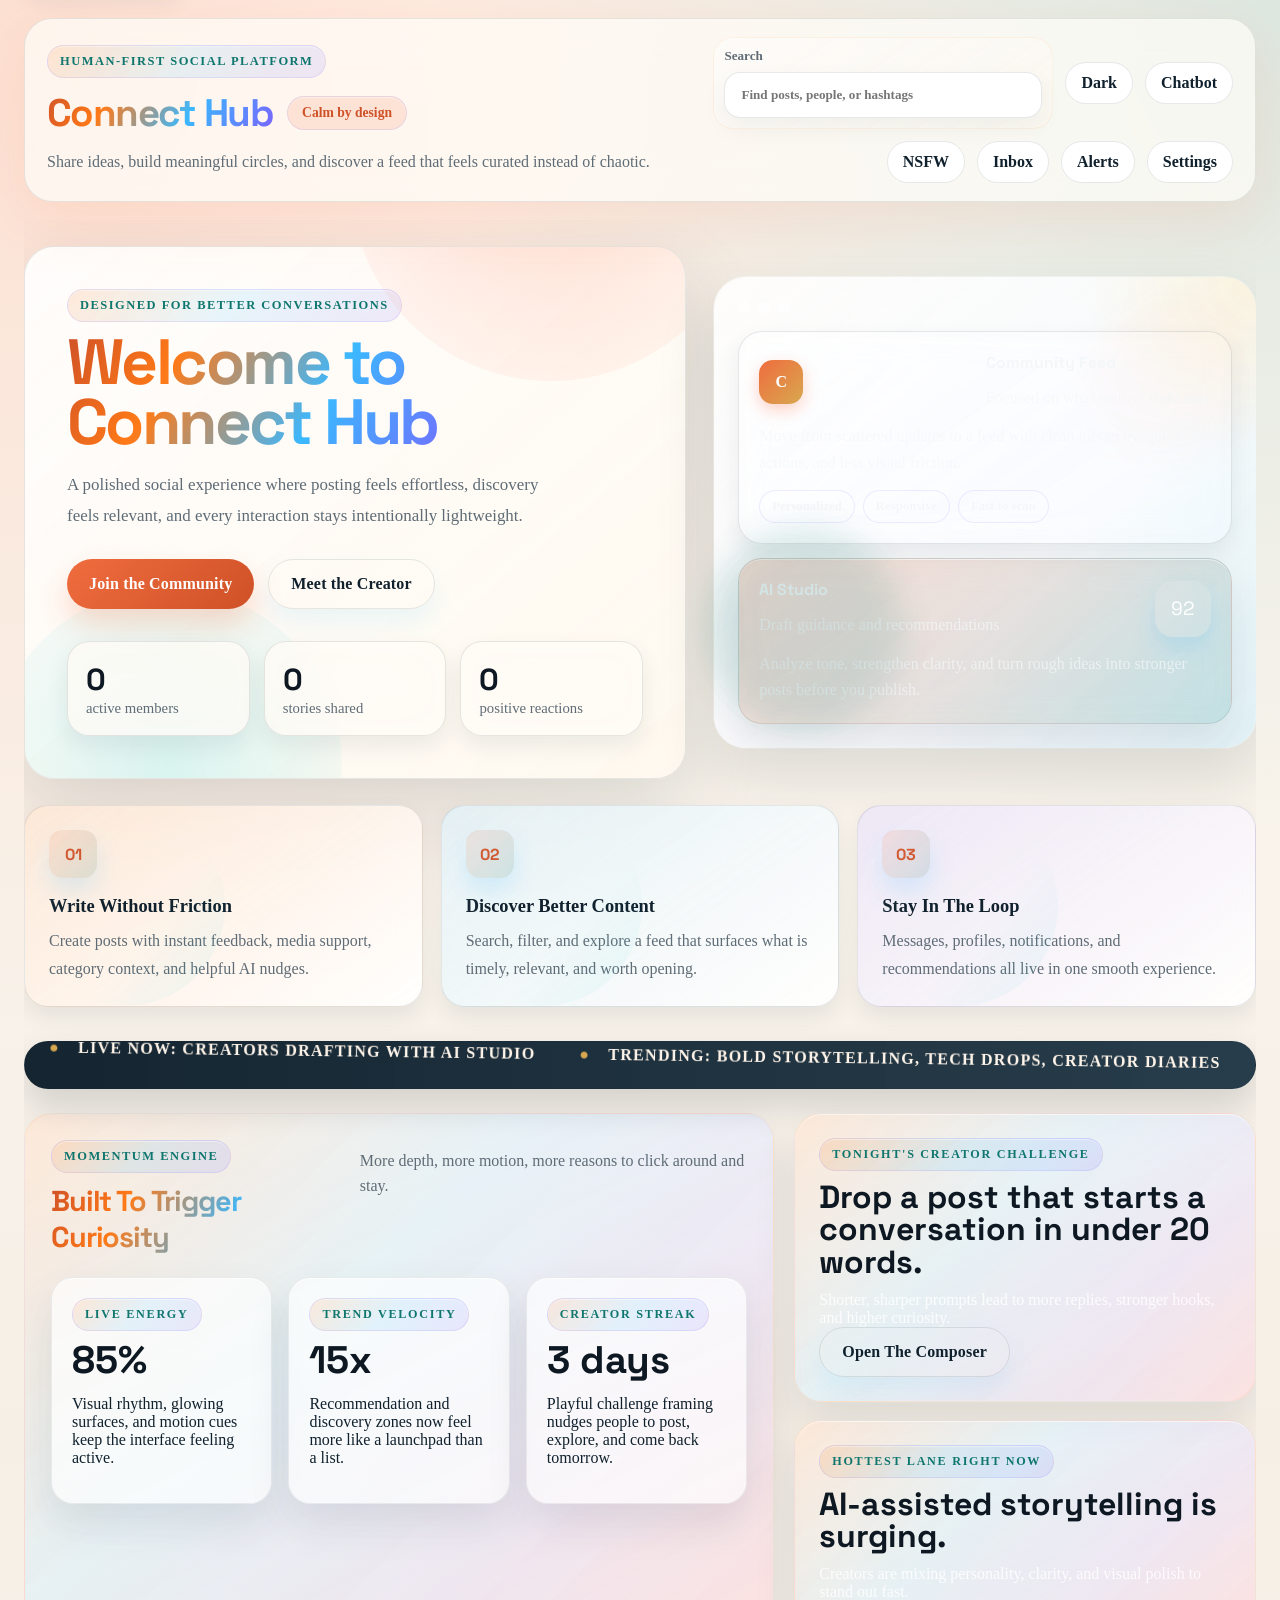
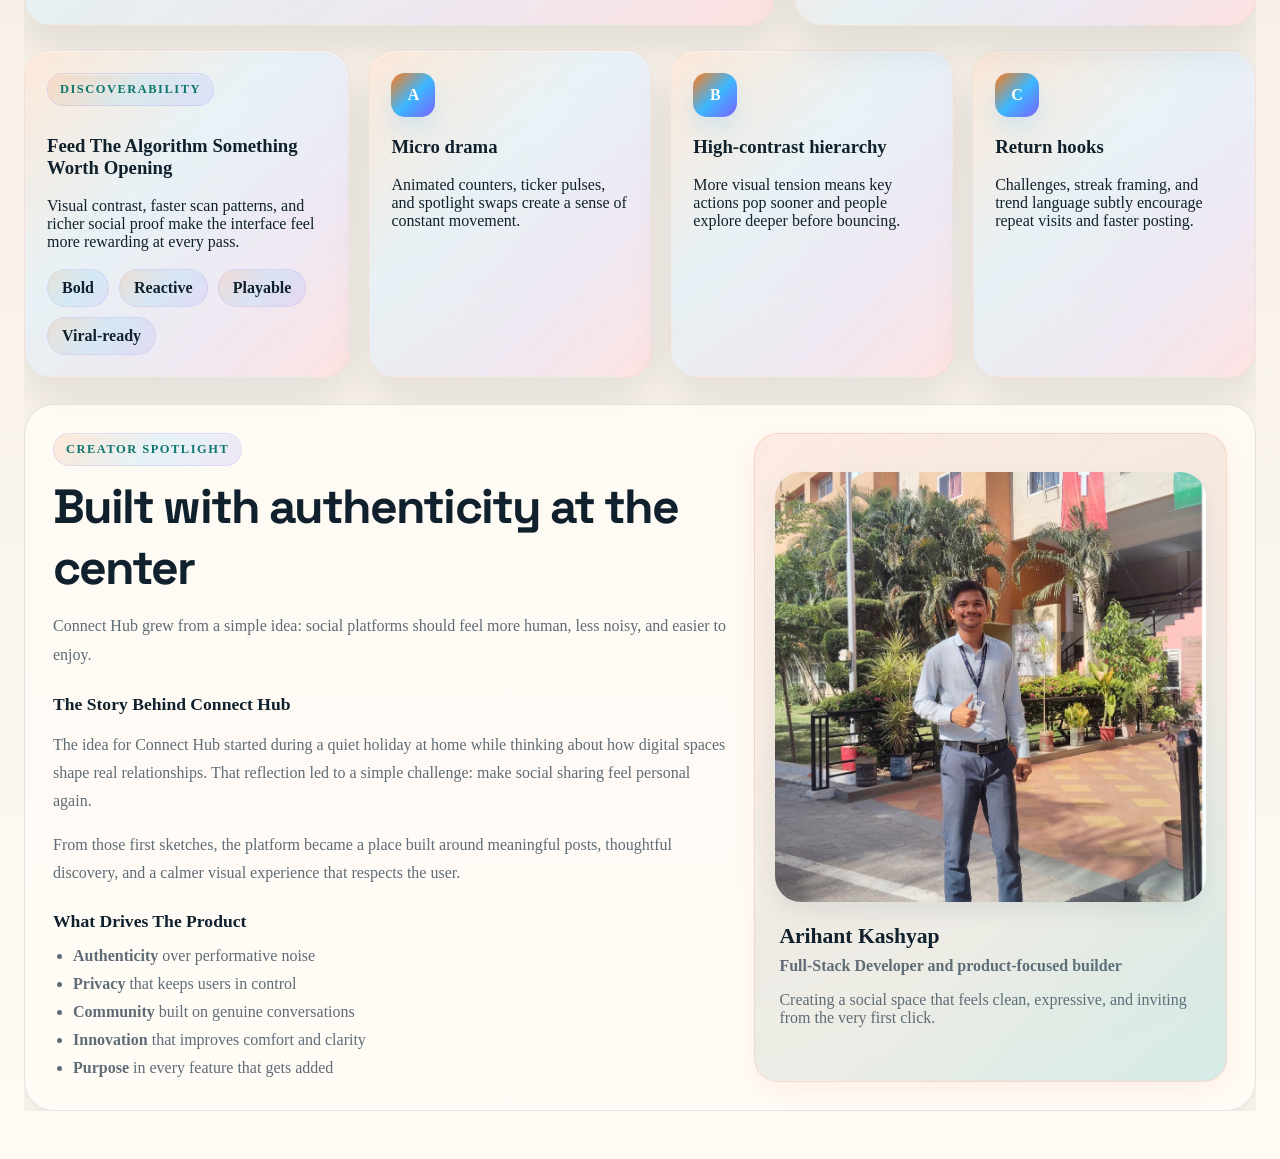
==== commit 6a5899f3: "Hi." ====
--- a/static/index.html
+++ b/static/index.html
@@ -44,14 +44,6 @@
                 </div>
             </div>
 
-            <nav class="main-navigation" aria-label="Primary Navigation">
-                <ul class="nav-links">
-                    <li><a href="#landingPage" class="nav-link active">Home</a></li>
-                    <li><a href="#mainContainer" class="nav-link">Feed</a></li>
-                    <li><a href="#aiAssistPanel" class="nav-link">AI Studio</a></li>
-                    <li><button id="exploreBtn" class="nav-link nav-link-btn">Explore</button></li>
-                </ul>
-            </nav>
         </div>
     </header>
 
@@ -606,7 +598,38 @@
                 <div id="messagesContainer">
                     <div id="messagesHeader">
                         <button id="backToConversations" type="button">Back</button>
-                        <span id="chatUserName"></span>
+                        <div id="chatHeaderMeta">
+                            <span id="chatUserName"></span>
+                            <span id="callStatusText">Ready to connect</span>
+                        </div>
+                        <div id="callActions">
+                            <button id="voiceCallBtn" type="button">Voice Call</button>
+                            <button id="videoCallBtn" type="button">Video Call</button>
+                        </div>
+                    </div>
+                    <div id="callPanel" class="call-panel hidden">
+                        <div class="call-panel-header">
+                            <div>
+                                <strong id="callPanelTitle">Call inactive</strong>
+                                <p id="callPanelSubtitle">Start a voice or video call from the conversation header.</p>
+                            </div>
+                            <span id="callTypeBadge" class="call-type-badge">Audio</span>
+                        </div>
+                        <div class="call-media-grid">
+                            <div class="call-media-card">
+                                <span>You</span>
+                                <video id="localVideo" autoplay muted playsinline></video>
+                            </div>
+                            <div class="call-media-card">
+                                <span id="remoteVideoLabel">Remote user</span>
+                                <video id="remoteVideo" autoplay playsinline></video>
+                            </div>
+                        </div>
+                        <div class="call-control-row">
+                            <button id="muteCallBtn" type="button">Mute</button>
+                            <button id="toggleCameraBtn" type="button">Camera Off</button>
+                            <button id="endCallBtn" type="button" class="danger-action">End Call</button>
+                        </div>
                     </div>
                     <div id="messagesList"></div>
                     <div class="message-form">
@@ -615,6 +638,17 @@
                     </div>
                 </div>
             </div>
+        </div>
+    </div>
+
+    <div id="incomingCallBanner" class="incoming-call-banner hidden">
+        <div>
+            <strong id="incomingCallTitle">Incoming call</strong>
+            <p id="incomingCallSubtitle">Someone is trying to reach you.</p>
+        </div>
+        <div class="incoming-call-actions">
+            <button id="answerCallBtn" type="button">Answer</button>
+            <button id="declineCallBtn" type="button" class="danger-action">Decline</button>
         </div>
     </div>
 
--- a/static/style.css
+++ b/static/style.css
@@ -2407,6 +2407,25 @@
     margin-bottom: 12px;
 }
 
+#chatHeaderMeta {
+    display: grid;
+    gap: 4px;
+    min-width: 0;
+}
+
+#callStatusText {
+    color: var(--muted);
+    font-size: 0.86rem;
+}
+
+#callActions,
+.call-control-row,
+.incoming-call-actions {
+    display: flex;
+    gap: 10px;
+    flex-wrap: wrap;
+}
+
 #backToConversations {
     padding: 10px 14px;
     border: 1.5px solid var(--border);
@@ -2425,6 +2444,93 @@
     color: #ff6b45;
 }
 
+.hidden {
+    display: none !important;
+}
+
+.call-panel {
+    display: grid;
+    gap: 14px;
+    padding: 16px;
+    margin-bottom: 14px;
+    border-radius: 20px;
+    border: 1px solid var(--border);
+    background: linear-gradient(145deg, rgba(255, 245, 240, 0.96), rgba(255, 236, 228, 0.95));
+}
+
+.call-panel-header {
+    display: flex;
+    align-items: start;
+    justify-content: space-between;
+    gap: 14px;
+}
+
+.call-panel-header p,
+.incoming-call-banner p {
+    margin: 6px 0 0;
+    color: var(--muted);
+}
+
+.call-type-badge {
+    padding: 6px 10px;
+    border-radius: 999px;
+    background: rgba(255, 107, 69, 0.14);
+    color: #d85933;
+    font-size: 0.78rem;
+    font-weight: 700;
+    letter-spacing: 0.04em;
+    text-transform: uppercase;
+}
+
+.call-media-grid {
+    display: grid;
+    grid-template-columns: repeat(2, minmax(0, 1fr));
+    gap: 12px;
+}
+
+.call-media-card {
+    display: grid;
+    gap: 8px;
+    padding: 12px;
+    border-radius: 18px;
+    background: rgba(255, 255, 255, 0.52);
+    border: 1px solid rgba(255, 107, 69, 0.12);
+}
+
+.call-media-card span {
+    font-weight: 700;
+}
+
+.call-media-card video {
+    width: 100%;
+    min-height: 180px;
+    border-radius: 16px;
+    background: #1b1b1b;
+    object-fit: cover;
+}
+
+.danger-action {
+    background: linear-gradient(135deg, #ff5b5b, #d64040) !important;
+    color: #fff !important;
+}
+
+.incoming-call-banner {
+    position: fixed;
+    right: 24px;
+    bottom: 24px;
+    z-index: 2200;
+    display: flex;
+    align-items: center;
+    justify-content: space-between;
+    gap: 16px;
+    width: min(420px, calc(100vw - 32px));
+    padding: 18px;
+    border-radius: 22px;
+    border: 1px solid rgba(255, 107, 69, 0.25);
+    background: rgba(255, 248, 244, 0.98);
+    box-shadow: 0 18px 45px rgba(33, 18, 11, 0.16);
+}
+
 #messagesList {
     max-height: 420px;
     min-height: 220px;
@@ -2607,6 +2713,20 @@
     .post-action-group button,
     .delete-btn {
         flex: 1;
+    }
+
+    .call-media-grid,
+    .incoming-call-banner {
+        grid-template-columns: 1fr;
+    }
+
+    .incoming-call-banner {
+        left: 16px;
+        right: 16px;
+        bottom: 16px;
+        width: auto;
+        flex-direction: column;
+        align-items: stretch;
     }
 }
 
--- a/static/style.next.css
+++ b/static/style.next.css
@@ -1490,6 +1490,25 @@
     margin-bottom: 12px;
 }
 
+#chatHeaderMeta {
+    display: grid;
+    gap: 4px;
+    min-width: 0;
+}
+
+#callStatusText {
+    color: var(--muted);
+    font-size: 0.86rem;
+}
+
+#callActions,
+.call-control-row,
+.incoming-call-actions {
+    display: flex;
+    gap: 10px;
+    flex-wrap: wrap;
+}
+
 #backToConversations {
     padding: 10px 14px;
     border: none;
@@ -1497,6 +1516,93 @@
     background: var(--surface-muted);
     color: var(--text);
     cursor: pointer;
+}
+
+.hidden {
+    display: none !important;
+}
+
+.call-panel {
+    display: grid;
+    gap: 14px;
+    padding: 16px;
+    margin-bottom: 14px;
+    border-radius: 20px;
+    border: 1px solid var(--border);
+    background: var(--surface-muted);
+}
+
+.call-panel-header {
+    display: flex;
+    align-items: start;
+    justify-content: space-between;
+    gap: 14px;
+}
+
+.call-panel-header p,
+.incoming-call-banner p {
+    margin: 6px 0 0;
+    color: var(--muted);
+}
+
+.call-type-badge {
+    padding: 6px 10px;
+    border-radius: 999px;
+    background: rgba(239, 108, 62, 0.14);
+    color: var(--accent-deep);
+    font-size: 0.78rem;
+    font-weight: 700;
+    letter-spacing: 0.04em;
+    text-transform: uppercase;
+}
+
+.call-media-grid {
+    display: grid;
+    grid-template-columns: repeat(2, minmax(0, 1fr));
+    gap: 12px;
+}
+
+.call-media-card {
+    display: grid;
+    gap: 8px;
+    padding: 12px;
+    border-radius: 18px;
+    background: var(--surface-strong);
+    border: 1px solid var(--border);
+}
+
+.call-media-card span {
+    font-weight: 700;
+}
+
+.call-media-card video {
+    width: 100%;
+    min-height: 180px;
+    border-radius: 16px;
+    background: #1b1b1b;
+    object-fit: cover;
+}
+
+.danger-action {
+    background: linear-gradient(135deg, #d94f4f, #b43c3c) !important;
+    color: #fff !important;
+}
+
+.incoming-call-banner {
+    position: fixed;
+    right: 24px;
+    bottom: 24px;
+    z-index: 2200;
+    display: flex;
+    align-items: center;
+    justify-content: space-between;
+    gap: 16px;
+    width: min(420px, calc(100vw - 32px));
+    padding: 18px;
+    border-radius: 22px;
+    border: 1px solid var(--border);
+    background: var(--surface-strong);
+    box-shadow: var(--shadow-md);
 }
 
 #messagesList {
@@ -1671,6 +1777,20 @@
     .post-action-group button,
     .delete-btn {
         flex: 1;
+    }
+
+    .call-media-grid,
+    .incoming-call-banner {
+        grid-template-columns: 1fr;
+    }
+
+    .incoming-call-banner {
+        left: 16px;
+        right: 16px;
+        bottom: 16px;
+        width: auto;
+        flex-direction: column;
+        align-items: stretch;
     }
 }
 
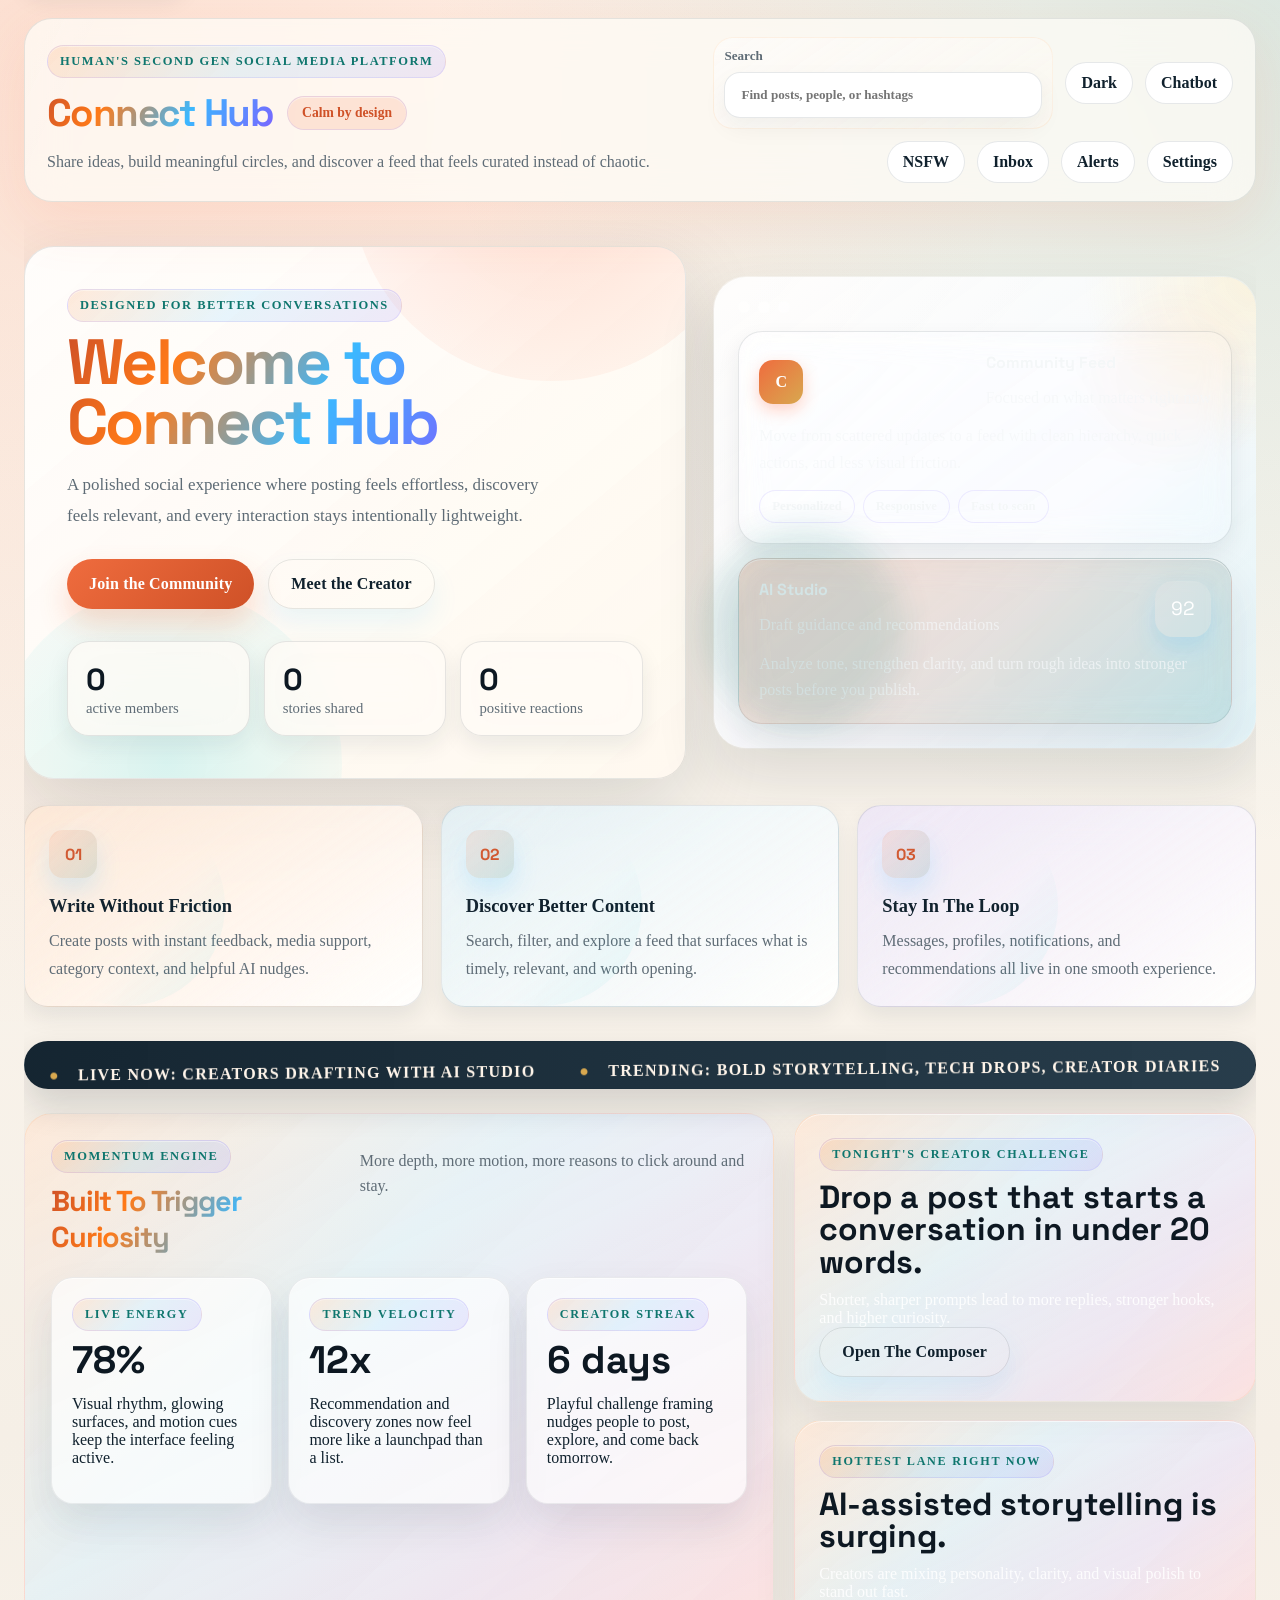
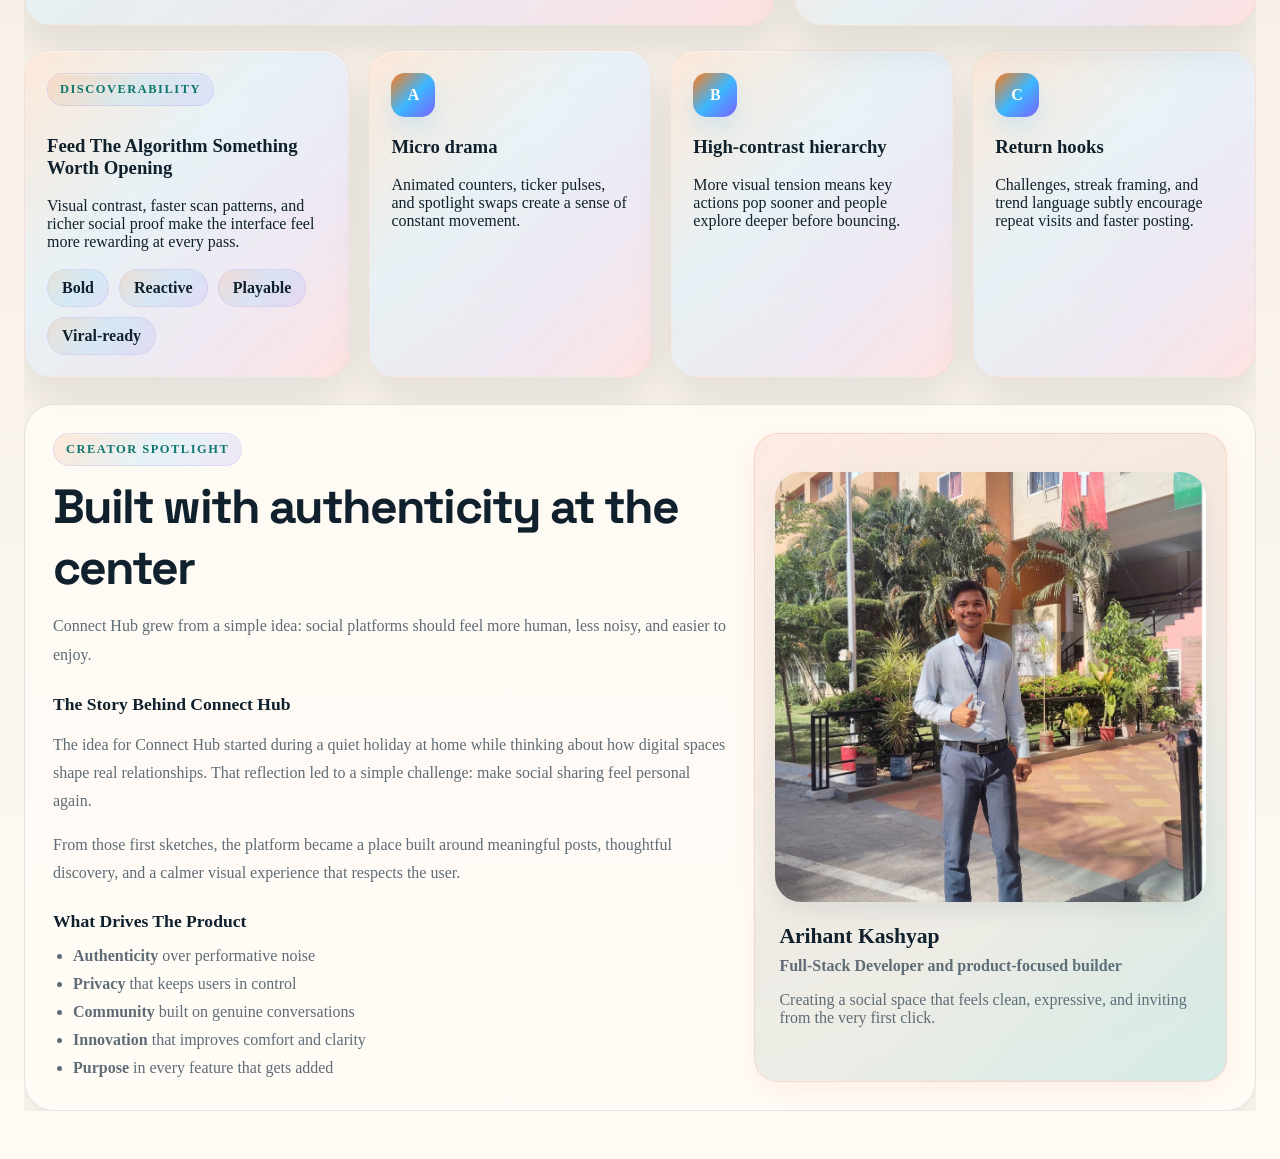
==== commit 7953cdff: "Commit" ====
--- a/static/index.html
+++ b/static/index.html
@@ -17,7 +17,7 @@
     <header id="mainHeader" class="site-header">
         <div class="header-shell">
             <div class="brand-block">
-                <span class="eyebrow">Human-first social platform</span>
+                <span class="eyebrow">Human's Second Gen Social Media Platform</span>
                 <div class="brand-line">
                     <h1>Connect Hub</h1>
                     <span class="brand-pill">Calm by design</span>
@@ -254,15 +254,25 @@
         </section>
 
         <section id="explorePage" class="container" style="display: none;">
-            <div class="section-card">
-                <div class="section-heading">
-                    <div>
-                        <span class="section-kicker">Community Discovery</span>
-                        <h2>Explore</h2>
-                    </div>
-                </div>
-                <div class="explore-controls">
-                    <input type="text" id="exploreSearchInput" placeholder="Search media, topics, or creators..." />
+            <div class="section-card explore-shell">
+                <div class="explore-hero">
+                    <div class="section-heading">
+                        <div>
+                            <span class="section-kicker">Discovery Mode</span>
+                            <h2>Explore</h2>
+                            <p class="section-meta">A scrolling wall of creator posts, internet finds, short videos, and AI-inspired visuals.</p>
+                        </div>
+                        <button id="closeExploreBtn" class="utility-btn" type="button">Back to feed</button>
+                    </div>
+                    <div class="explore-controls">
+                        <input type="text" id="exploreSearchInput" placeholder="Search creators, trends, visuals, or topics..." />
+                    </div>
+                    <div class="explore-pills">
+                        <span>Trending visuals</span>
+                        <span>Short videos</span>
+                        <span>Community posts</span>
+                        <span>AI concepts</span>
+                    </div>
                 </div>
                 <div id="exploreGrid" class="explore-grid"></div>
             </div>
--- a/static/style.css
+++ b/static/style.css
@@ -2609,6 +2609,156 @@
     width: min(360px, calc(100vw - 32px));
 }
 
+.explore-shell {
+    display: grid;
+    gap: 22px;
+}
+
+.explore-hero {
+    display: grid;
+    gap: 16px;
+}
+
+.explore-pills {
+    display: flex;
+    flex-wrap: wrap;
+    gap: 10px;
+}
+
+.explore-pills span,
+.explore-credit {
+    padding: 8px 12px;
+    border-radius: 999px;
+    background: rgba(255, 107, 69, 0.12);
+    color: #d85933;
+    font-size: 0.78rem;
+    font-weight: 700;
+}
+
+.explore-controls input {
+    width: 100%;
+    padding: 16px 18px;
+    border-radius: 18px;
+    border: 1.5px solid var(--border);
+    background: rgba(255, 255, 255, 0.8);
+    color: var(--text);
+}
+
+.explore-grid {
+    display: grid;
+    grid-template-columns: repeat(12, minmax(0, 1fr));
+    gap: 14px;
+}
+
+.explore-card {
+    position: relative;
+    min-height: 260px;
+    overflow: hidden;
+    border-radius: 26px;
+    border: 1px solid rgba(255, 107, 69, 0.15);
+    background: linear-gradient(160deg, rgba(26, 24, 24, 0.9), rgba(42, 28, 23, 0.82));
+    box-shadow: 0 18px 40px rgba(26, 15, 10, 0.16);
+}
+
+.explore-card-square {
+    grid-column: span 4;
+}
+
+.explore-card-tall {
+    grid-column: span 4;
+    min-height: 420px;
+}
+
+.explore-card-wide {
+    grid-column: span 8;
+    min-height: 320px;
+}
+
+.explore-media,
+.explore-text-card {
+    width: 100%;
+    height: 100%;
+}
+
+.explore-media {
+    display: block;
+    object-fit: cover;
+    background: #171717;
+}
+
+.explore-text-card {
+    display: grid;
+    align-content: end;
+    gap: 12px;
+    padding: 20px;
+    background: linear-gradient(145deg, rgba(255, 120, 88, 0.16), rgba(255, 203, 112, 0.14), rgba(92, 145, 255, 0.16));
+}
+
+.explore-text-card span {
+    width: fit-content;
+    padding: 6px 10px;
+    border-radius: 999px;
+    background: rgba(255, 255, 255, 0.16);
+    color: #fff;
+    font-size: 0.76rem;
+    text-transform: uppercase;
+    letter-spacing: 0.05em;
+}
+
+.explore-text-card p {
+    margin: 0;
+    color: #fff;
+    font-size: 1.02rem;
+    line-height: 1.7;
+}
+
+.explore-overlay {
+    position: absolute;
+    inset: auto 0 0 0;
+    display: grid;
+    gap: 8px;
+    padding: 18px;
+    color: #fff;
+    background: linear-gradient(180deg, transparent, rgba(7, 7, 7, 0.82));
+}
+
+.explore-overlay p {
+    margin: 0;
+    color: rgba(255, 255, 255, 0.82);
+}
+
+.explore-meta-top {
+    display: flex;
+    align-items: center;
+    justify-content: space-between;
+    gap: 10px;
+}
+
+.explore-tag {
+    display: inline-flex;
+    padding: 6px 10px;
+    border-radius: 999px;
+    background: rgba(255, 255, 255, 0.14);
+    color: #fff;
+    font-size: 0.76rem;
+    font-weight: 700;
+    text-transform: uppercase;
+    letter-spacing: 0.04em;
+}
+
+.explore-empty {
+    grid-column: 1 / -1;
+    padding: 28px;
+    border-radius: 24px;
+    border: 1px solid var(--border);
+    background: linear-gradient(135deg, rgba(255, 245, 240, 0.92), rgba(255, 240, 235, 0.89));
+}
+
+.explore-empty p {
+    margin: 10px 0 0;
+    color: var(--muted);
+}
+
 .toast {
     padding: 14px 16px;
     border-radius: 18px;
@@ -2727,6 +2877,13 @@
         width: auto;
         flex-direction: column;
         align-items: stretch;
+    }
+
+    .explore-card-square,
+    .explore-card-tall,
+    .explore-card-wide {
+        grid-column: span 6;
+        min-height: 320px;
     }
 }
 
@@ -2787,6 +2944,23 @@
         right: 16px;
         bottom: 16px;
         width: auto;
+    }
+
+    .explore-grid {
+        grid-template-columns: 1fr;
+    }
+
+    .explore-card-square,
+    .explore-card-tall,
+    .explore-card-wide {
+        grid-column: span 1;
+        min-height: 280px;
+    }
+
+    .explore-meta-top,
+    .explore-pills {
+        flex-direction: column;
+        align-items: flex-start;
     }
 }
 
--- a/static/style.next.css
+++ b/static/style.next.css
@@ -1677,6 +1677,155 @@
     width: min(360px, calc(100vw - 32px));
 }
 
+.explore-shell {
+    display: grid;
+    gap: 22px;
+}
+
+.explore-hero {
+    display: grid;
+    gap: 16px;
+}
+
+.explore-pills {
+    display: flex;
+    flex-wrap: wrap;
+    gap: 10px;
+}
+
+.explore-pills span,
+.explore-credit {
+    padding: 8px 12px;
+    border-radius: 999px;
+    background: rgba(239, 108, 62, 0.12);
+    color: var(--accent-deep);
+    font-size: 0.78rem;
+    font-weight: 700;
+}
+
+.explore-controls input {
+    width: 100%;
+    padding: 16px 18px;
+    border-radius: 18px;
+    border: 1px solid var(--border);
+    background: var(--surface-strong);
+    color: var(--text);
+}
+
+.explore-grid {
+    display: grid;
+    grid-template-columns: repeat(12, minmax(0, 1fr));
+    gap: 14px;
+}
+
+.explore-card {
+    position: relative;
+    min-height: 260px;
+    overflow: hidden;
+    border-radius: 26px;
+    border: 1px solid var(--border);
+    background: #151515;
+    box-shadow: var(--shadow-md);
+}
+
+.explore-card-square {
+    grid-column: span 4;
+}
+
+.explore-card-tall {
+    grid-column: span 4;
+    min-height: 420px;
+}
+
+.explore-card-wide {
+    grid-column: span 8;
+    min-height: 320px;
+}
+
+.explore-media,
+.explore-text-card {
+    width: 100%;
+    height: 100%;
+}
+
+.explore-media {
+    display: block;
+    object-fit: cover;
+    background: #171717;
+}
+
+.explore-text-card {
+    display: grid;
+    align-content: end;
+    gap: 12px;
+    padding: 20px;
+    background: linear-gradient(145deg, rgba(239, 108, 62, 0.16), rgba(89, 139, 255, 0.14));
+}
+
+.explore-text-card span {
+    width: fit-content;
+    padding: 6px 10px;
+    border-radius: 999px;
+    background: rgba(255, 255, 255, 0.16);
+    color: #fff;
+    font-size: 0.76rem;
+    text-transform: uppercase;
+    letter-spacing: 0.05em;
+}
+
+.explore-text-card p {
+    margin: 0;
+    color: #fff;
+    line-height: 1.7;
+}
+
+.explore-overlay {
+    position: absolute;
+    inset: auto 0 0 0;
+    display: grid;
+    gap: 8px;
+    padding: 18px;
+    color: #fff;
+    background: linear-gradient(180deg, transparent, rgba(7, 7, 7, 0.82));
+}
+
+.explore-overlay p {
+    margin: 0;
+    color: rgba(255, 255, 255, 0.82);
+}
+
+.explore-meta-top {
+    display: flex;
+    align-items: center;
+    justify-content: space-between;
+    gap: 10px;
+}
+
+.explore-tag {
+    display: inline-flex;
+    padding: 6px 10px;
+    border-radius: 999px;
+    background: rgba(255, 255, 255, 0.14);
+    color: #fff;
+    font-size: 0.76rem;
+    font-weight: 700;
+    text-transform: uppercase;
+    letter-spacing: 0.04em;
+}
+
+.explore-empty {
+    grid-column: 1 / -1;
+    padding: 28px;
+    border-radius: 24px;
+    border: 1px solid var(--border);
+    background: var(--surface-muted);
+}
+
+.explore-empty p {
+    margin: 10px 0 0;
+    color: var(--muted);
+}
+
 .toast {
     padding: 14px 16px;
     border-radius: 18px;
@@ -1791,6 +1940,13 @@
         width: auto;
         flex-direction: column;
         align-items: stretch;
+    }
+
+    .explore-card-square,
+    .explore-card-tall,
+    .explore-card-wide {
+        grid-column: span 6;
+        min-height: 320px;
     }
 }
 
@@ -1852,4 +2008,21 @@
         bottom: 16px;
         width: auto;
     }
-}
+
+    .explore-grid {
+        grid-template-columns: 1fr;
+    }
+
+    .explore-card-square,
+    .explore-card-tall,
+    .explore-card-wide {
+        grid-column: span 1;
+        min-height: 280px;
+    }
+
+    .explore-meta-top,
+    .explore-pills {
+        flex-direction: column;
+        align-items: flex-start;
+    }
+}
